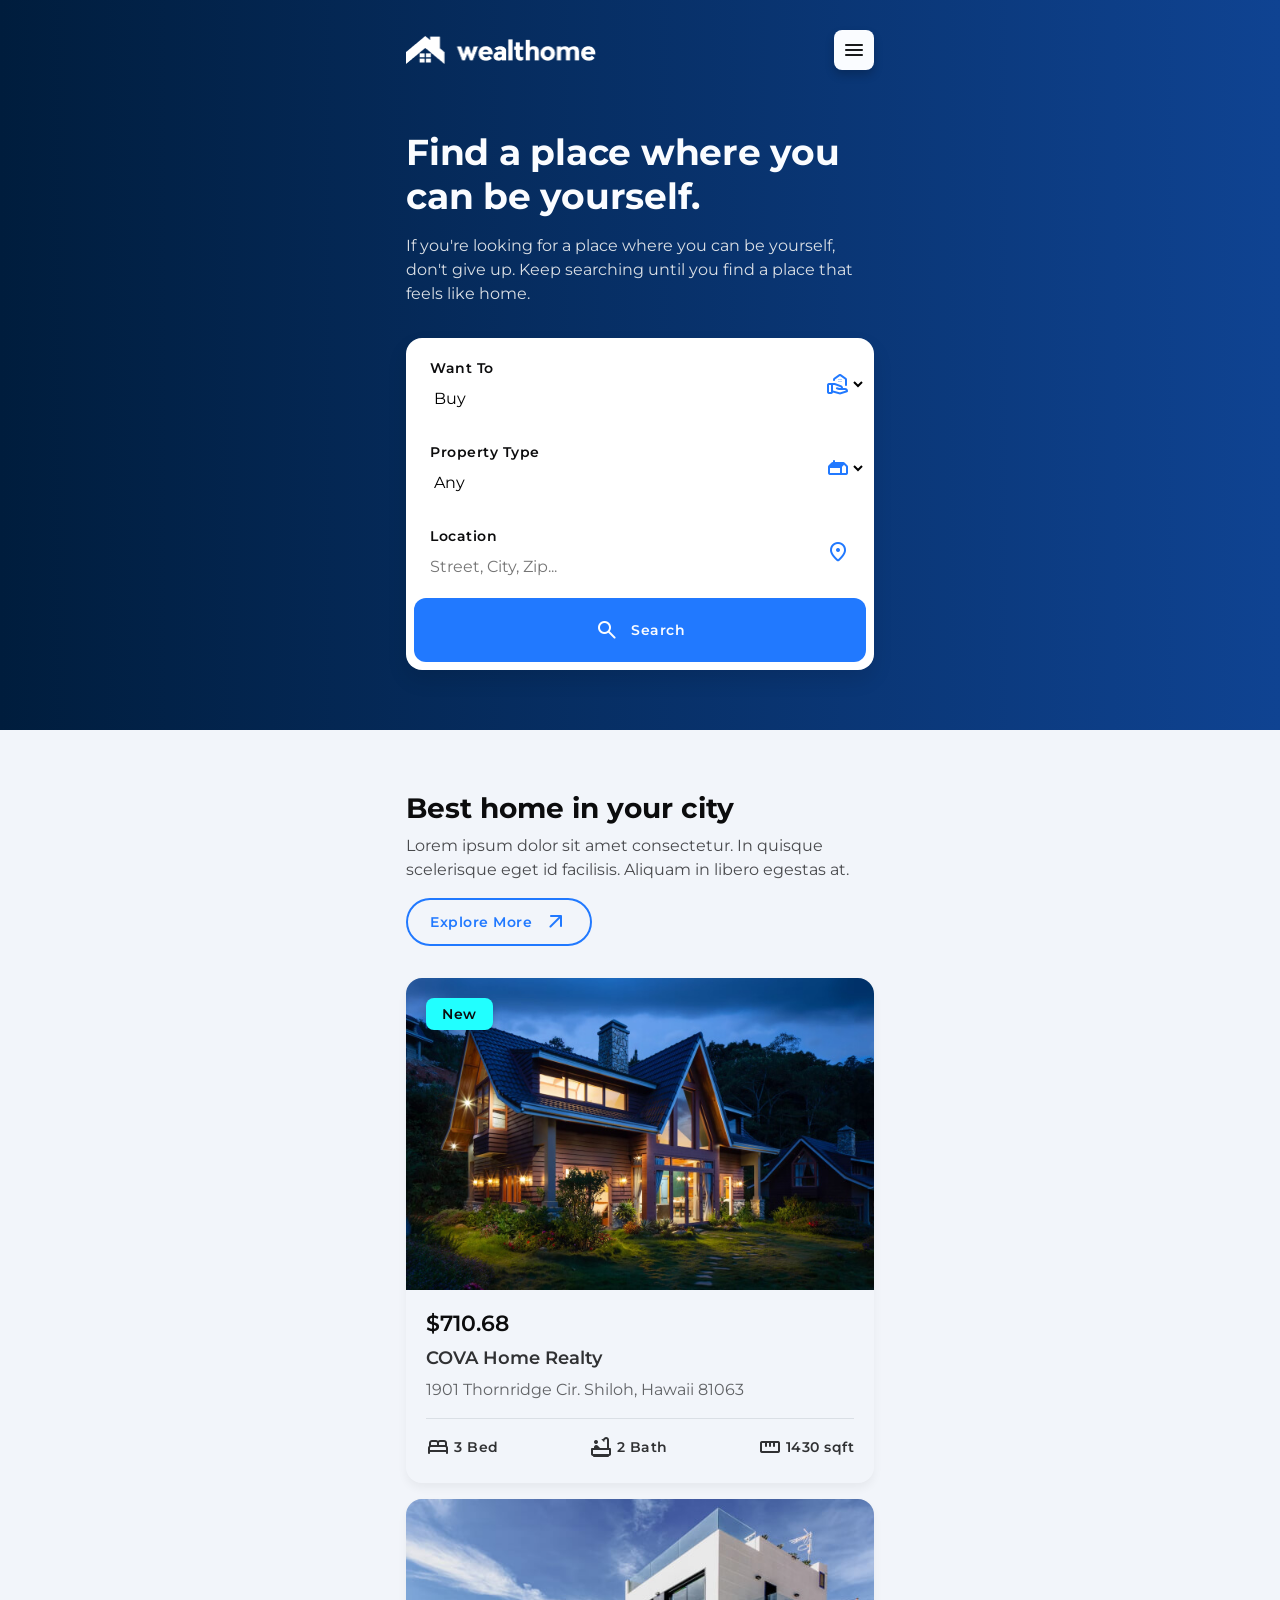
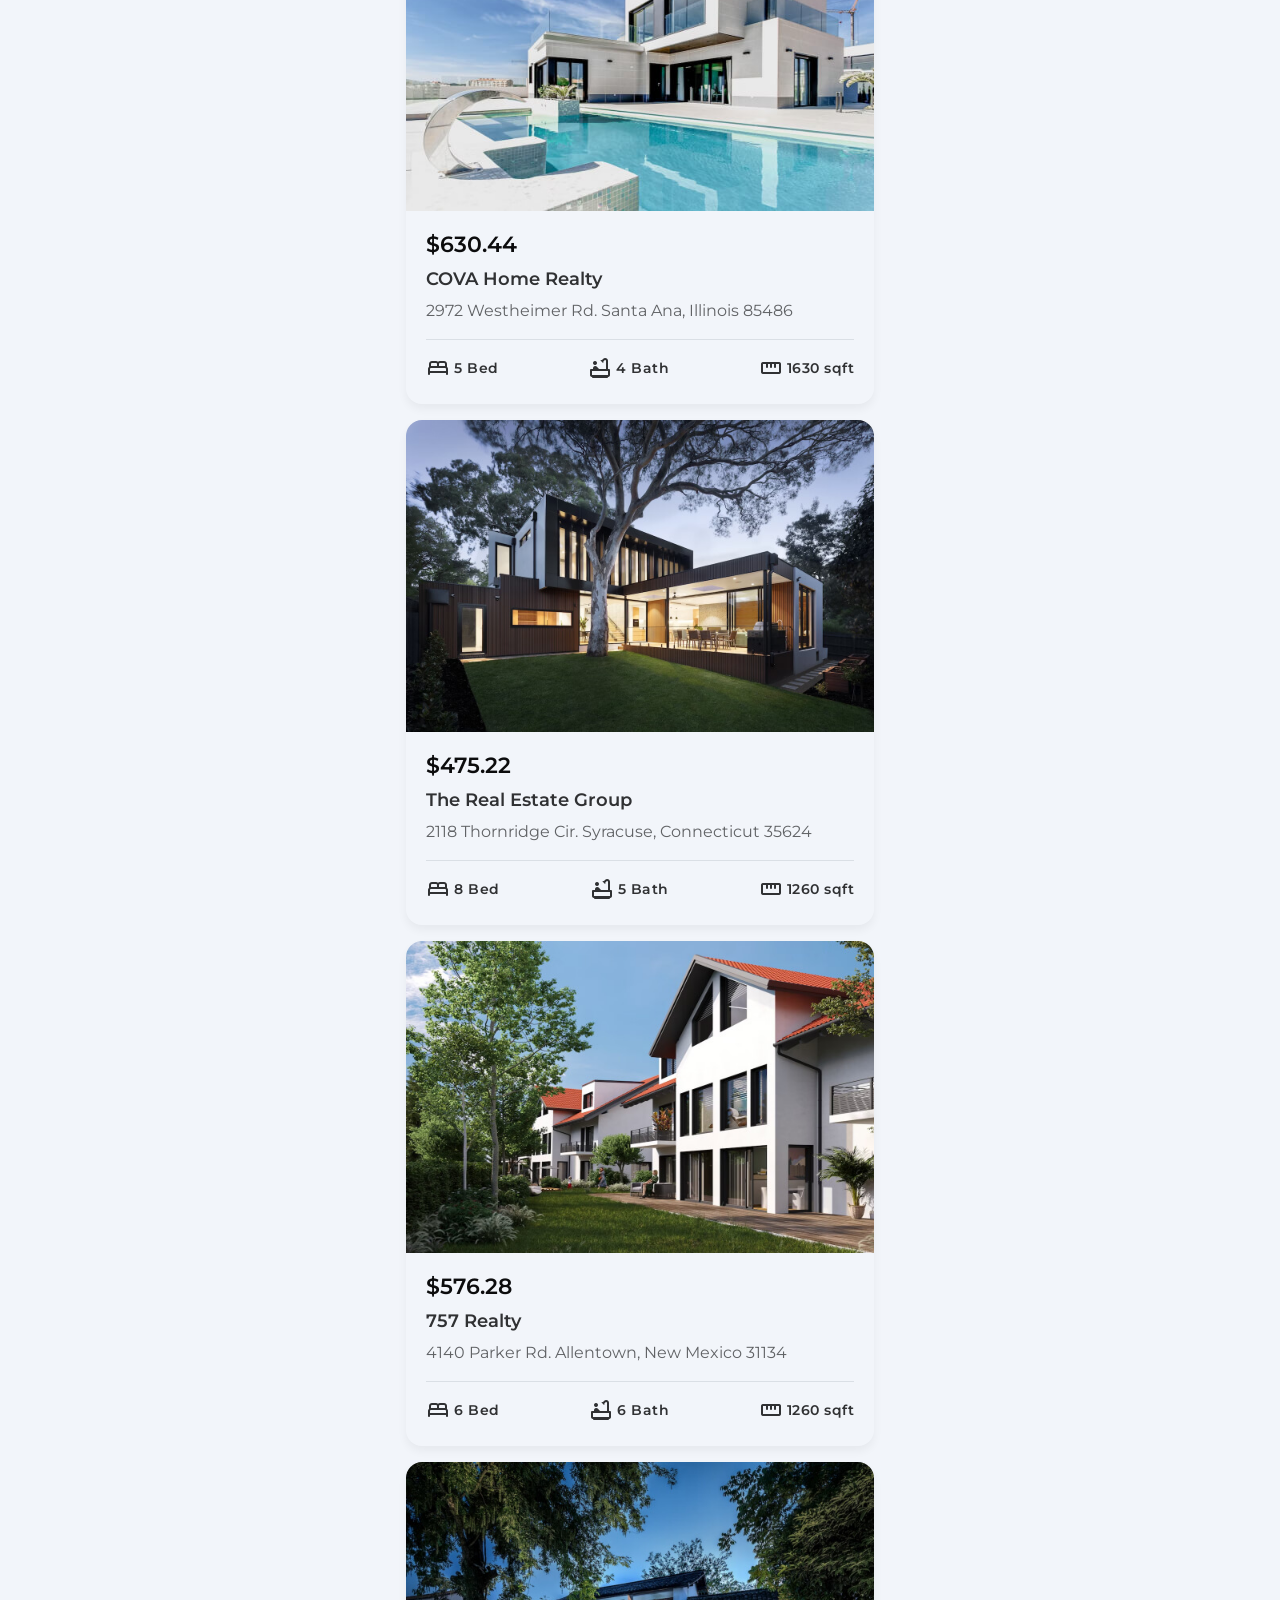
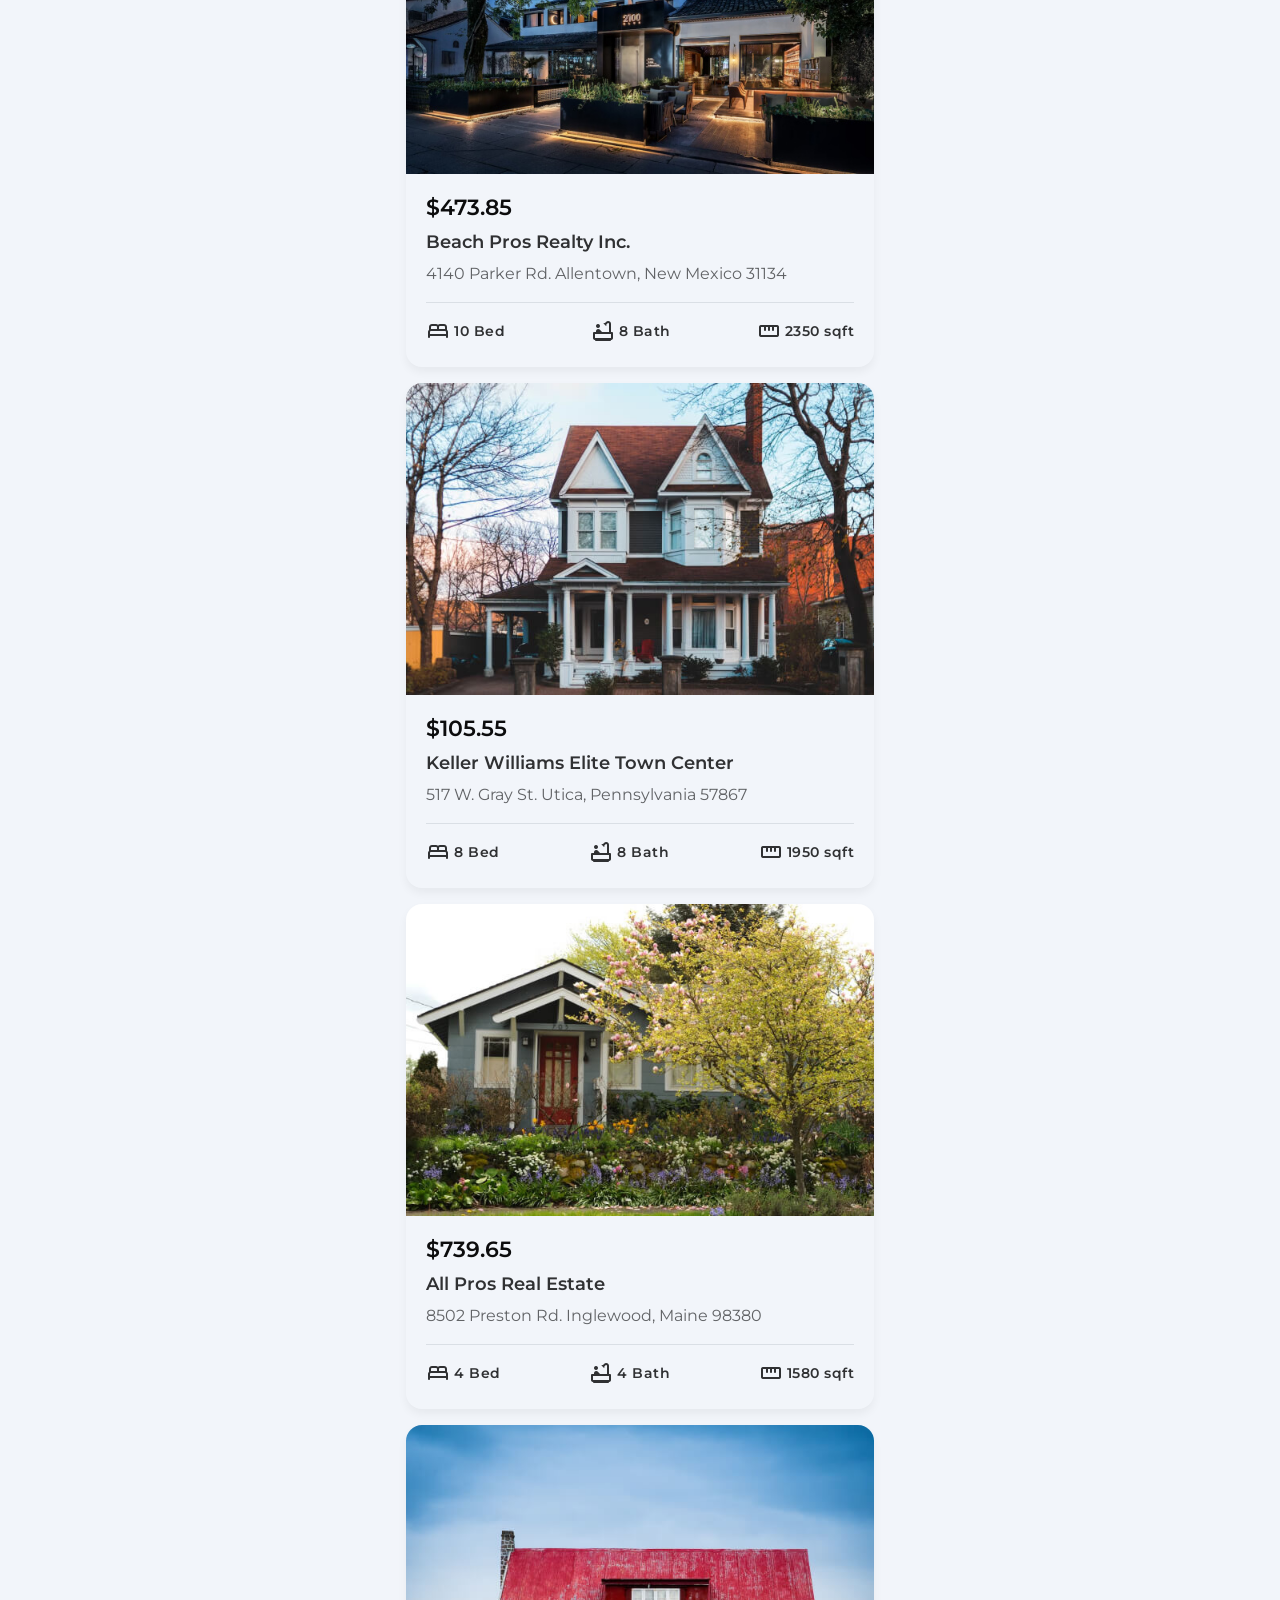
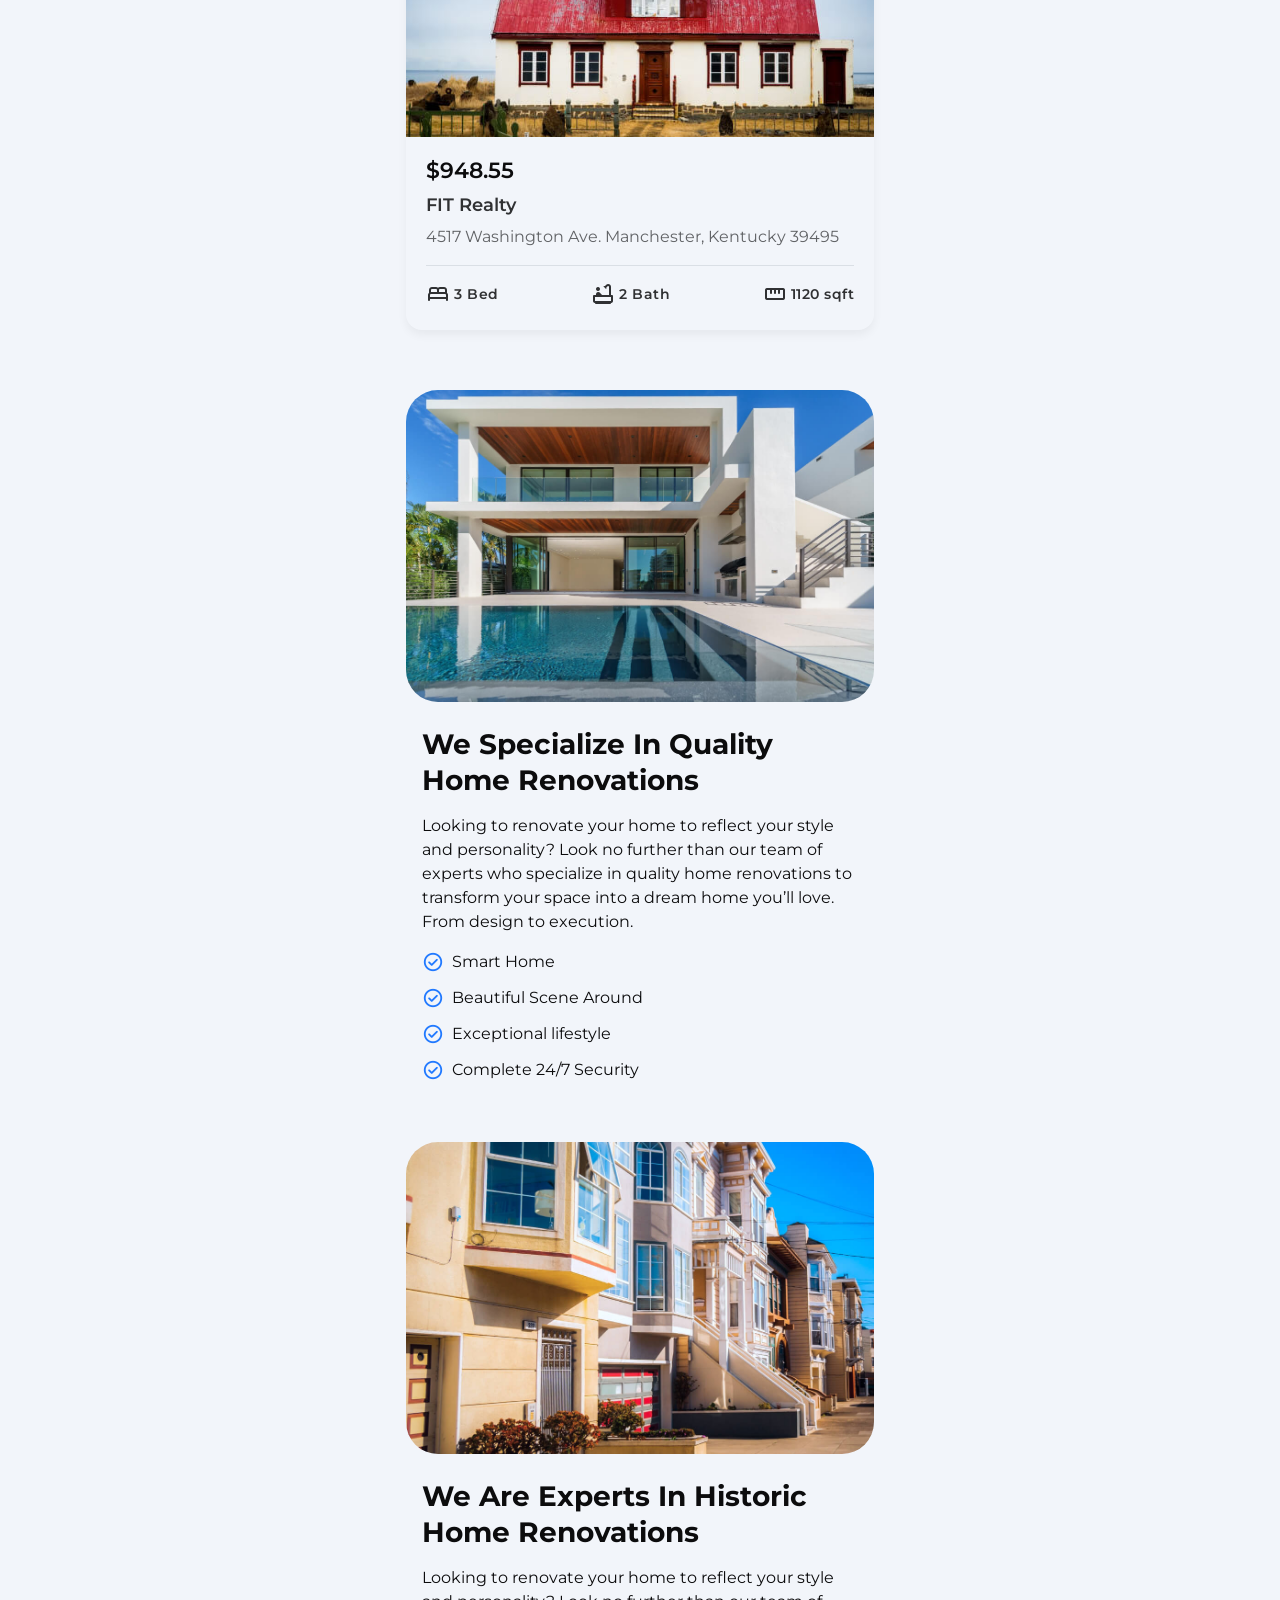
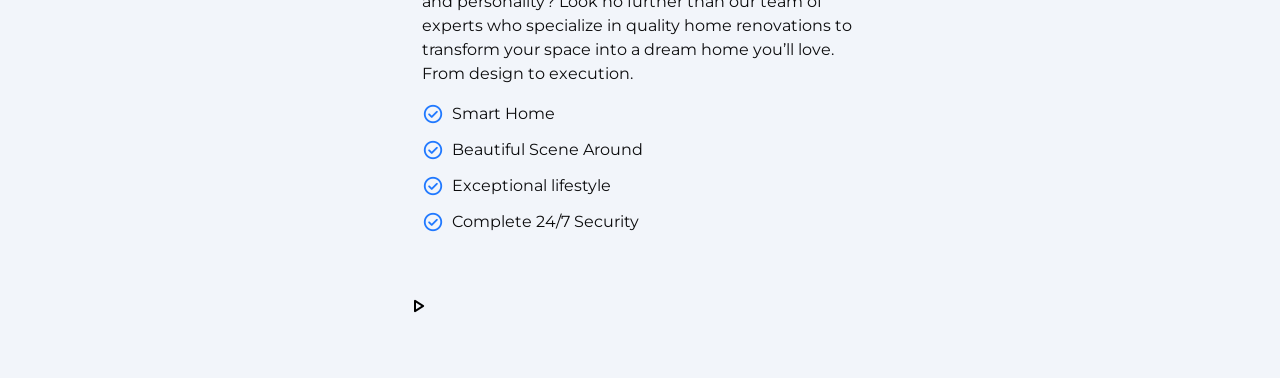
==== index.html @ 5f21d3a9 "video created (html)" ====
<!doctype html>
<html lang="en">
  <head>
    <meta charset="UTF-8" />
    <meta name="viewport" content="width=device-width, initial-scale=1.0" />
    <title>WealtHome</title>
    <meta name="title" content="Walthome" />
    <meta
      name="description"
      content="This is a realestate website devloped by OrkhanKarimov"
    />
    <link rel="shortcut icon" href="./favicon.svg" type="image/svg+xml" />
    <!-- fonts -->
    <link rel="preconnect" href="https://fonts.googleapis.com" />
    <link rel="preconnect" href="https://fonts.gstatic.com" crossorigin />
    <link
      href="https://fonts.googleapis.com/css2?family=Montserrat:wght@400;600;700&display=swap"
      rel="stylesheet"
    />

    <!-- icons -->
    <link
      rel="stylesheet"
      href="https://fonts.googleapis.com/css2?family=Material+Symbols+Rounded:opsz,wght,FILL,GRAD@24,400,0..1,0"
    />
    <link rel="stylesheet" href="./assets/css/style.css" />
  </head>
  <body>
    <!-- header -->

    <header class="header" data-header>
      <div class="container">
        <a href="#" class="logo">
          <img
            src="./assets/images/logo.png"
            width="190"
            height="28"
            alt="Wealthome-logo"
          />
        </a>
        <nav class="navbar" data-navbar>
          <ul class="navbar-list">
            <li>
              <a href="#" class="navbar-link label-medium">Home</a>
            </li>
            <li>
              <a href="#" class="navbar-link label-medium">Rent</a>
            </li>
            <li>
              <a href="#" class="navbar-link label-medium">Sell</a>
            </li>
            <li>
              <a href="#" class="navbar-link label-medium">Buy</a>
            </li>
            <li>
              <a href="#" class="navbar-link label-medium">About</a>
            </li>
          </ul>

          <div class="navbar-wrapper">
            <a href="#" class="btn-link label-medium">Login</a>
            <a href="#" class="btn btn-fill label-medium">Get Started</a>
          </div>
        </nav>

        <button
          class="nav-toggle-btn icon-btn"
          aria-label="toggle navbar"
          data-nav-toggler
        >
          <span class="material-symbols-rounded open" aria-hidden="true"
            >menu</span
          >
          <span class="material-symbols-rounded close" aria-hidden="true"
            >close</span
          >
        </button>
      </div>
    </header>

    <main>
      <article>
        <!--
         - #HERO
        -->
        <section class="hero">
          <div class="container">
            <div class="hero-content">
              <h1 class="headline-large hero-title">
                Find a place where you can be yourself.
              </h1>

              <p class="body-large hero-text">
                If you're looking for a place where you can be yourself, don't
                give up. Keep searching until you find a place that feels like
                home.
              </p>

              <form action="./" method="get" class="search-bar">
                <label class="search-item">
                  <span class="label-medium label">Want To</span>
                  <select name="want-to" class="search-item-field body medium">
                    <option value="buy" selected>Buy</option>
                    <option value="sell">Sell</option>
                    <option value="rent">Rent</option>
                  </select>

                  <span class="material-symbols-rounded" aria-hidden="true"
                    >real_estate_agent</span
                  >
                </label>

                <label class="search-item">
                  <span class="label-medium label">Property Type</span>
                  <select
                    name="property-type"
                    class="search-item-field body medium"
                  >
                    <option value="any" selected>Any</option>
                    <option value="houses">Houses</option>
                    <option value="apartments">Apartments</option>
                    <option value="villa">Villa</option>
                    <option value="townhome">Townhome</option>
                    <option value="bungalow">Bungalow</option>
                    <option value="loft">Loft</option>
                  </select>

                  <span class="material-symbols-rounded" aria-hidden="true"
                    >gite</span
                  >
                </label>

                <label class="search-item">
                  <span class="label-medium label">Location</span>

                  <input
                    type="text"
                    name="location"
                    placeholder="Street, City, Zip..."
                    class="search-item-field body-medium"
                  />

                  <span class="material-symbols-rounded" aria-hidden="true"
                    >location_on</span
                  >
                </label>

                <button type="submit" class="search-btn">
                  <span class="material-symbols-rounded" aria-hidden="true"
                    >search</span
                  >
                  <span class="label-medium">Search</span>
                </button>
              </form>
            </div>

            <img
              src="./assets/images/hero.png"
              width="816"
              height="659"
              role="presentation"
              class="hero-banner"
            />

            <img
              src="./assets/images/bg-pattern.png"
              width="1240"
              height="840"
              role="presentation"
              class="bg-pattern"
            />
          </div>
        </section>

        <!--
        - #PROPERTY SECTION
        -->

        <section class="section property" aria-labelledby="property-label">
          <div class="container">
            <div class="title-wrapper">
              <div>
                <h2 class="section-title headline-small">
                  Best home in your city
                </h2>

                <p class="section-text body-large">
                  Lorem ipsum dolor sit amet consectetur. In quisque scelerisque
                  eget id facilisis. Aliquam in libero egestas at.
                </p>
              </div>

              <a href="#" class="btn btn-outline">
                <span class="label-medium">Explore More</span>

                <span class="material-symbols-rounded" aria-hidden="true"
                  >arrow_outward</span
                >
              </a>
            </div>

            <div class="property-list">
              <div class="card">
                <div class="card-banner">
                  <figure
                    class="img-holder"
                    style="--width: 585; --height: 390"
                  >
                    <img
                      src="./assets/images/property-1.jpg"
                      width="585"
                      ;
                      height="390"
                      ;
                      alt="COVA Home Realty"
                      class="img-cover"
                    />
                  </figure>

                  <span class="badge label-medium">New</span>

                  <button
                    class="icon-btn fav-btn"
                    aria-label="add to favorite"
                    data-toggle-btn
                  >
                    <span class="material-symbols-rounded" aria-hidden="true"
                      >favorite</span
                    >
                  </button>
                </div>

                <div class="card-content">
                  <span class="title-large">$710.68</span>

                  <h3>
                    <a href="#" class="title-small card-title">
                      COVA Home Realty
                    </a>
                  </h3>

                  <address class="body-medium card-text">
                    1901 Thornridge Cir. Shiloh, Hawaii 81063
                  </address>

                  <div class="card-meta-list">
                    <div class="meta-item">
                      <span
                        class="material-symbols-rounded meta-icon"
                        aria-hidden="true"
                        >bed</span
                      >

                      <span class="meta-text label-medium">3 Bed</span>
                    </div>

                    <div class="meta-item">
                      <span
                        class="material-symbols-rounded meta-icon"
                        aria-hidden="true"
                        >bathtub</span
                      >

                      <span class="meta-text label-medium">2 Bath</span>
                    </div>

                    <div class="meta-item">
                      <span
                        class="material-symbols-rounded meta-icon"
                        aria-hidden="true"
                        >straighten</span
                      >

                      <span class="meta-text label-medium">1430 sqft</span>
                    </div>
                  </div>
                </div>
              </div>

              <div class="card">
                <div class="card-banner">
                  <figure
                    class="img-holder"
                    style="--width: 585; --height: 390"
                  >
                    <img
                      src="./assets/images/property-2.jpg"
                      width="585"
                      ;
                      height="390"
                      ;
                      alt="Exit Realty"
                      class="img-cover"
                    />
                  </figure>

                  <button
                    class="icon-btn fav-btn"
                    aria-label="add to favorite"
                    data-toggle-btn
                  >
                    <span class="material-symbols-rounded" aria-hidden="true"
                      >favorite</span
                    >
                  </button>
                </div>

                <div class="card-content">
                  <span class="title-large">$630.44</span>

                  <h3>
                    <a href="#" class="title-small card-title">
                      COVA Home Realty
                    </a>
                  </h3>

                  <address class="body-medium card-text">
                    2972 Westheimer Rd. Santa Ana, Illinois 85486
                  </address>

                  <div class="card-meta-list">
                    <div class="meta-item">
                      <span
                        class="material-symbols-rounded meta-icon"
                        aria-hidden="true"
                        >bed</span
                      >

                      <span class="meta-text label-medium">5 Bed</span>
                    </div>

                    <div class="meta-item">
                      <span
                        class="material-symbols-rounded meta-icon"
                        aria-hidden="true"
                        >bathtub</span
                      >

                      <span class="meta-text label-medium">4 Bath</span>
                    </div>

                    <div class="meta-item">
                      <span
                        class="material-symbols-rounded meta-icon"
                        aria-hidden="true"
                        >straighten</span
                      >

                      <span class="meta-text label-medium">1630 sqft</span>
                    </div>
                  </div>
                </div>
              </div>

              <div class="card">
                <div class="card-banner">
                  <figure
                    class="img-holder"
                    style="--width: 585; --height: 390"
                  >
                    <img
                      src="./assets/images/property-3.jpg"
                      width="585"
                      ;
                      height="390"
                      ;
                      alt="The Real Estate Group"
                      class="img-cover"
                    />
                  </figure>

                  <button
                    class="icon-btn fav-btn"
                    aria-label="add to favorite"
                    data-toggle-btn
                  >
                    <span class="material-symbols-rounded" aria-hidden="true"
                      >favorite</span
                    >
                  </button>
                </div>

                <div class="card-content">
                  <span class="title-large">$475.22</span>

                  <h3>
                    <a href="#" class="title-small card-title">
                      The Real Estate Group
                    </a>
                  </h3>

                  <address class="body-medium card-text">
                    2118 Thornridge Cir. Syracuse, Connecticut 35624
                  </address>

                  <div class="card-meta-list">
                    <div class="meta-item">
                      <span
                        class="material-symbols-rounded meta-icon"
                        aria-hidden="true"
                        >bed</span
                      >

                      <span class="meta-text label-medium">8 Bed</span>
                    </div>

                    <div class="meta-item">
                      <span
                        class="material-symbols-rounded meta-icon"
                        aria-hidden="true"
                        >bathtub</span
                      >

                      <span class="meta-text label-medium">5 Bath</span>
                    </div>

                    <div class="meta-item">
                      <span
                        class="material-symbols-rounded meta-icon"
                        aria-hidden="true"
                        >straighten</span
                      >

                      <span class="meta-text label-medium">1260 sqft</span>
                    </div>
                  </div>
                </div>
              </div>

              <div class="card">
                <div class="card-banner">
                  <figure
                    class="img-holder"
                    style="--width: 585; --height: 390"
                  >
                    <img
                      src="./assets/images/property-4.jpg"
                      width="585"
                      ;
                      height="390"
                      ;
                      alt="757 Realty"
                      class="img-cover"
                    />
                  </figure>

                  <button
                    class="icon-btn fav-btn"
                    aria-label="add to favorite"
                    data-toggle-btn
                  >
                    <span class="material-symbols-rounded" aria-hidden="true"
                      >favorite</span
                    >
                  </button>
                </div>

                <div class="card-content">
                  <span class="title-large">$576.28</span>

                  <h3>
                    <a href="#" class="title-small card-title"> 757 Realty </a>
                  </h3>

                  <address class="body-medium card-text">
                    4140 Parker Rd. Allentown, New Mexico 31134
                  </address>

                  <div class="card-meta-list">
                    <div class="meta-item">
                      <span
                        class="material-symbols-rounded meta-icon"
                        aria-hidden="true"
                        >bed</span
                      >

                      <span class="meta-text label-medium">6 Bed</span>
                    </div>

                    <div class="meta-item">
                      <span
                        class="material-symbols-rounded meta-icon"
                        aria-hidden="true"
                        >bathtub</span
                      >

                      <span class="meta-text label-medium">6 Bath</span>
                    </div>

                    <div class="meta-item">
                      <span
                        class="material-symbols-rounded meta-icon"
                        aria-hidden="true"
                        >straighten</span
                      >

                      <span class="meta-text label-medium">1260 sqft</span>
                    </div>
                  </div>
                </div>
              </div>

              <div class="card">
                <div class="card-banner">
                  <figure
                    class="img-holder"
                    style="--width: 585; --height: 390"
                  >
                    <img
                      src="./assets/images/property-5.jpg"
                      width="585"
                      ;
                      height="390"
                      ;
                      alt="Beach Pros Realty Inc."
                      class="img-cover"
                    />
                  </figure>

                  <button
                    class="icon-btn fav-btn"
                    aria-label="add to favorite"
                    data-toggle-btn
                  >
                    <span class="material-symbols-rounded" aria-hidden="true"
                      >favorite</span
                    >
                  </button>
                </div>

                <div class="card-content">
                  <span class="title-large">$473.85</span>

                  <h3>
                    <a href="#" class="title-small card-title">
                      Beach Pros Realty Inc.
                    </a>
                  </h3>

                  <address class="body-medium card-text">
                    4140 Parker Rd. Allentown, New Mexico 31134
                  </address>

                  <div class="card-meta-list">
                    <div class="meta-item">
                      <span
                        class="material-symbols-rounded meta-icon"
                        aria-hidden="true"
                        >bed</span
                      >

                      <span class="meta-text label-medium">10 Bed</span>
                    </div>

                    <div class="meta-item">
                      <span
                        class="material-symbols-rounded meta-icon"
                        aria-hidden="true"
                        >bathtub</span
                      >

                      <span class="meta-text label-medium">8 Bath</span>
                    </div>

                    <div class="meta-item">
                      <span
                        class="material-symbols-rounded meta-icon"
                        aria-hidden="true"
                        >straighten</span
                      >

                      <span class="meta-text label-medium">2350 sqft</span>
                    </div>
                  </div>
                </div>
              </div>

              <div class="card">
                <div class="card-banner">
                  <figure
                    class="img-holder"
                    style="--width: 585; --height: 390"
                  >
                    <img
                      src="./assets/images/property-6.jpg"
                      width="585"
                      ;
                      height="390"
                      ;
                      alt="Keller Williams Elite Town Center"
                      class="img-cover"
                    />
                  </figure>

                  <button
                    class="icon-btn fav-btn"
                    aria-label="add to favorite"
                    data-toggle-btn
                  >
                    <span class="material-symbols-rounded" aria-hidden="true"
                      >favorite</span
                    >
                  </button>
                </div>

                <div class="card-content">
                  <span class="title-large">$105.55</span>

                  <h3>
                    <a href="#" class="title-small card-title">
                      Keller Williams Elite Town Center
                    </a>
                  </h3>

                  <address class="body-medium card-text">
                    517 W. Gray St. Utica, Pennsylvania 57867
                  </address>

                  <div class="card-meta-list">
                    <div class="meta-item">
                      <span
                        class="material-symbols-rounded meta-icon"
                        aria-hidden="true"
                        >bed</span
                      >

                      <span class="meta-text label-medium">8 Bed</span>
                    </div>

                    <div class="meta-item">
                      <span
                        class="material-symbols-rounded meta-icon"
                        aria-hidden="true"
                        >bathtub</span
                      >

                      <span class="meta-text label-medium">8 Bath</span>
                    </div>

                    <div class="meta-item">
                      <span
                        class="material-symbols-rounded meta-icon"
                        aria-hidden="true"
                        >straighten</span
                      >

                      <span class="meta-text label-medium">1950 sqft</span>
                    </div>
                  </div>
                </div>
              </div>

              <div class="card">
                <div class="card-banner">
                  <figure
                    class="img-holder"
                    style="--width: 585; --height: 390"
                  >
                    <img
                      src="./assets/images/property-7.jpg"
                      width="585"
                      ;
                      height="390"
                      ;
                      alt="All Pros Real Estate"
                      class="img-cover"
                    />
                  </figure>

                  <button
                    class="icon-btn fav-btn"
                    aria-label="add to favorite"
                    data-toggle-btn
                  >
                    <span class="material-symbols-rounded" aria-hidden="true"
                      >favorite</span
                    >
                  </button>
                </div>

                <div class="card-content">
                  <span class="title-large">$739.65</span>

                  <h3>
                    <a href="#" class="title-small card-title">
                      All Pros Real Estate
                    </a>
                  </h3>

                  <address class="body-medium card-text">
                    8502 Preston Rd. Inglewood, Maine 98380
                  </address>

                  <div class="card-meta-list">
                    <div class="meta-item">
                      <span
                        class="material-symbols-rounded meta-icon"
                        aria-hidden="true"
                        >bed</span
                      >

                      <span class="meta-text label-medium">4 Bed</span>
                    </div>

                    <div class="meta-item">
                      <span
                        class="material-symbols-rounded meta-icon"
                        aria-hidden="true"
                        >bathtub</span
                      >

                      <span class="meta-text label-medium">4 Bath</span>
                    </div>

                    <div class="meta-item">
                      <span
                        class="material-symbols-rounded meta-icon"
                        aria-hidden="true"
                        >straighten</span
                      >

                      <span class="meta-text label-medium">1580 sqft</span>
                    </div>
                  </div>
                </div>
              </div>

              <div class="card">
                <div class="card-banner">
                  <figure
                    class="img-holder"
                    style="--width: 585; --height: 390"
                  >
                    <img
                      src="./assets/images/property-8.jpg"
                      width="585"
                      ;
                      height="390"
                      ;
                      alt="FIT Realty"
                      class="img-cover"
                    />
                  </figure>

                  <button
                    class="icon-btn fav-btn"
                    aria-label="add to favorite"
                    data-toggle-btn
                  >
                    <span class="material-symbols-rounded" aria-hidden="true"
                      >favorite</span
                    >
                  </button>
                </div>

                <div class="card-content">
                  <span class="title-large">$948.55</span>

                  <h3>
                    <a href="#" class="title-small card-title"> FIT Realty </a>
                  </h3>

                  <address class="body-medium card-text">
                    4517 Washington Ave. Manchester, Kentucky 39495
                  </address>

                  <div class="card-meta-list">
                    <div class="meta-item">
                      <span
                        class="material-symbols-rounded meta-icon"
                        aria-hidden="true"
                        >bed</span
                      >

                      <span class="meta-text label-medium">3 Bed</span>
                    </div>

                    <div class="meta-item">
                      <span
                        class="material-symbols-rounded meta-icon"
                        aria-hidden="true"
                        >bathtub</span
                      >

                      <span class="meta-text label-medium">2 Bath</span>
                    </div>

                    <div class="meta-item">
                      <span
                        class="material-symbols-rounded meta-icon"
                        aria-hidden="true"
                        >straighten</span
                      >

                      <span class="meta-text label-medium">1120 sqft</span>
                    </div>
                  </div>
                </div>
              </div>
            </div>
          </div>
        </section>

        <!-- 
        - #FEATURE
      -->

        <div class="section feature" aria-labelledby="feature-label">
          <div class="container">
            <figure class="feature-banner">
              <img
                src="./assets/images/feature-banner-1.jpg"
                width="1020"
                height="690"
                loading="lazy"
                alt="feature banner"
                class="img-cover"
              />
            </figure>

            <div class="feature-content">
              <h2 class="headline-medium" id="feature-label">
                We Specialize In Quality Home Renovations
              </h2>

              <p class="body-large feature-text">
                Looking to renovate your home to reflect your style and
                personality? Look no further than our team of experts who
                specialize in quality home renovations to transform your space
                into a dream home you’ll love. From design to execution.
              </p>

              <ul class="feature-list">
                <li class="feature-item">
                  <span
                    class="material-symbols-rounded feature-icon"
                    aria-hidden="true"
                    >check_circle</span
                  >
                  <span class="body-medium">Smart Home</span>
                </li>

                <li class="feature-item">
                  <span
                    class="material-symbols-rounded feature-icon"
                    aria-hidden="true"
                    >check_circle</span
                  >
                  <span class="body-medium">Beautiful Scene Around</span>
                </li>

                <li class="feature-item">
                  <span
                    class="material-symbols-rounded feature-icon"
                    aria-hidden="true"
                    >check_circle</span
                  >
                  <span class="body-medium">Exceptional lifestyle</span>
                </li>

                <li class="feature-item">
                  <span
                    class="material-symbols-rounded feature-icon"
                    aria-hidden="true"
                    >check_circle</span
                  >
                  <span class="body-medium">Complete 24/7 Security</span>
                </li>
              </ul>
            </div>
          </div>
        </div>

        <section class="section feature feature-2" aria-labelledby="feature-label-2">
          <div class="container">
            <figure class="feature-banner">
              <img
                src="./assets/images/feature-banner-2.jpg"
                width="1020"
                height="690"
                loading="lazy"
                alt="feature banner"
                class="img-cover"
              /> 
            </figure>

            <div class="feature-content">
              <h2 class="headline-medium" id="feature-label-2">
                We Are Experts In Historic Home Renovations
              </h2>

              <p class="body-large feature-text">
                Looking to renovate your home to reflect your style and
                personality? Look no further than our team of experts who
                specialize in quality home renovations to transform your space
                into a dream home you’ll love. From design to execution.
              </p>

              <ul class="feature-list">
                <li class="feature-item">
                  <span
                    class="material-symbols-rounded feature-icon"
                    aria-hidden="true"
                    >check_circle</span
                  >
                  <span class="body-medium">Smart Home</span>
                </li>

                <li class="feature-item">
                  <span
                    class="material-symbols-rounded feature-icon"
                    aria-hidden="true"
                    >check_circle</span
                  >
                  <span class="body-medium">Beautiful Scene Around</span>
                </li>

                <li class="feature-item">
                  <span
                    class="material-symbols-rounded feature-icon"
                    aria-hidden="true"
                    >check_circle</span
                  >
                  <span class="body-medium">Exceptional lifestyle</span>
                </li>

                <li class="feature-item">
                  <span
                    class="material-symbols-rounded feature-icon"
                    aria-hidden="true"
                    >check_circle</span
                  >
                  <span class="body-medium">Complete 24/7 Security</span>
                </li>
              </ul>
            </div>
          </div>
        </section>


        <!--
        - #VIDEO
        -->

        <section class="section video">
           <div class="container">

          <div class="video-card">

          <button class="play-btn" aria-label="play video">
            <span class="material-symbols-rounded" aria-hidden="true">play_arrow</span>
          </button>

          </div>

           </div>
        </section>
      </article>
    </main>
    <script src="./assets/js/script.js" defer></script>
  </body>
</html>

<!-- 1saat 32 deqiqe 23saniye

https://www.youtube.com/watch?v=bKjpNrbMyvc&list=PLasZMtSCguZZw7l7i0BxPNKAxcmBGfAU9
 
-->
---- assets/css/style.css ----
/*-----------------------------------*\
  #style.css
\*-----------------------------------*/

/**
 * copyright 2023 codewithsadee
 */

/*-----------------------------------*\
  #CUSTOM PROPERTY
\*-----------------------------------*/

:root {
  /* colors */
  --white: #ffffff;
  --yellow: #f6bd26;
  --primary-100: #2179ff;
  --primary-90: #1e6de5;
  --primary-80: #1b61cc;
  --primary-70: #1755b2;
  --primary-40: #0d3166;
  --primary-20: #071833;
  --secondary-100: #21ffff;
  --secondary-20: #073333;
  --neutral-100: #fafcff;
  --neutral-98: #f2f5fa;
  --neutral-95: #e9ecf2;
  --neutral-90: #dadfe5;
  --neutral-80: #c2c6cc;
  --neutral-60: #919499;
  --neutral-50: #797c80;
  --neutral-40: #616366;
  --neutral-30: #494a4d;
  --neutral-20: #303133;
  --neutral-10: #18191a;
  --neutral-5: #0c0c0d;
  --error-100: #ff2134;

  /* gradient */
  --gradient: linear-gradient(270deg, #0f4392 0%, #001d3d 100%);

  /* font family */
  --font-primary: "Montserrat", sans-serif;

  /* font sizw */
  --fs-base: 62.5%;
  --fs-headline-large: 3.6rem;
  --fs-headline-medium: 2.8rem;
  --fs-headline-small: 2.8rem;
  --fs-title-large: 2.2rem;
  --fs-title-medium: 2rem;
  --fs-title-small: 1.8rem;
  --fs-body-large: 1.6rem;
  --fs-body-medium: 1.6rem;
  --fs-label-large: 1.6rem;
  --fs-label-medium: 1.4rem;

  /* line height */

  --lh-headline-large: 44px;
  --lh-headline-medium: 36px;
  --lh-headline-small: 36px;
  --lh-title-large: 28px;
  --lh-title-medium: 24px;
  --lh-title-small: 24px;
  --lh-body-large: 24px;
  --lh-body-medium: 24px;
  --lh-label-large: 24px;
  --lh-label-medium: 20px;

  /* font wheight */
  --weight-bold: 700;
  --weight-semiBold: 600;
  --weight-regular: 400;

  /* letter spacing */
  --traking-n-025: -0.25px;
  --traking-p-05: 0.5px;

  /* radius */
  --radius-small: 8px;
  --radius-medium: 12px;
  --radius-large: 16px;
  --radius-extra-large: 32px;
  --radius-full: 1000px;
  --radius-circle: 50%;

  /* shadow */
  --shadow-1: 0px 2px 4px 0px #00000033;
  --shadow-2: 0px 5px 10px 0px #0000000d;
  --shadow-3: 0px 5px 10px 0px #00000033;
  --shadow-4: 0px 10px 20px 0px #0000001a;

  /* transition */

  --transition-easing-quick: cubic-bezier(0, 0.7, 0.3, 1);
  --transition-duration-quick: 200ms;
  --transition-duration-smooth: 500ms;
}

/*-----------------------------------*\
  #RESET
\*-----------------------------------*/

*,
::before,
::after {
  margin: 0;
  padding: 0;
  box-sizing: border-box;
}

li {
  list-style: none;
}

a,
img,
span,
input,
select,
button {
  display: block;
}

a {
  color: inherit;
  text-decoration: none;
}

img {
  height: auto;
}

input,
button,
select {
  background: none;
  border: none;
  font: inherit;
}

button {
  cursor: pointer;
}

input,
select {
  width: 100%;
  outline: none;
}

address {
  font-style: normal;
}

section {
  appearance: none;
  -webkit-apperance: none;
  -moz-appearance: none;
}

html {
  font-family: var(--font-primary);
  font-size: var(--fs-base);
  scroll-behavior: smooth;
}
body {
  background-color: var(--neutral-98);
  color: var(--neutral-5);
  font-size: var(--fs-body-medium);
  line-height: var(--lh-body-medium);
}

::-webkit-scrollbar {
  width: 12px;
}

::-webkit-scrollbar-track {
  background-color: var(--neutral-90);
}

::-webkit-scrollbar-thumb {
  background-color: var(--neutral-60);
  border-radius: 4px;
}

/*-----------------------------------*\
  #TYPOGRAPHY
\*-----------------------------------*/
.headline-large {
  font-size: var(--fs-headline-large);
  line-height: var(--lh-headline-large);
  font-weight: var(--weight-bold);
  letter-spacing: var(--traking-n-025);
}
.headline-medium {
  font-size: var(--fs-headline-medium);
  line-height: var(--lh-headline-medium);
  font-weight: var(--weight-bold);
}
.headline-small {
  font-size: var(--fs-headline-small);
  line-height: var(--lh-headline-small);
  font-weight: var(--weight-bold);
}

.title-large {
  font-size: var(--fs-title-large);
  line-height: var(--lh-title-large);
  font-weight: var(--weight-semiBold);
}
.title-medium {
  font-size: var(--fs-title-medium);
  line-height: var(--lh-title-medium);
  font-weight: var(--weight-semiBold);
}
.title-small {
  font-size: var(--fs-title-small);
  line-height: var(--lh-title-small);
  font-weight: var(--weight-semiBold);
}

.body-large {
  font-size: var(--fs-body-large);
  line-height: var(--lh-body-large);
  font-weight: var(--weight-regular);
}

.body-medium {
  font-size: var(--fs-body-medium);
  line-height: var(--lh-body-medium);
  font-weight: var(--weight-regular);
}

.label-medium {
  font-size: var(--fs-label-medium);
  line-height: var(--lh-label-medium);
  font-weight: var(--weight-semiBold);
  letter-spacing: var(--traking-p-05);
}
/*-----------------------------------*\
  #REUSED STYLE
\*-----------------------------------*/

.material-symbols-rounded {
  display: block;
  width: 1em;
  height: 1em;
  overflow: hidden;
  font-variation-settings:
    "FILL" 0,
    "wght" 400,
    "GRAD" 0,
    "opsz" 24;
}

.container {
  padding-inline: 16px;
  max-width: 500px;
  width: 100%;
  margin-inline: auto;
}

.section {
  padding-block-end: 60px;
}

.title-wrapper {
  margin-block-end: 32px;
}

.img-holder {
  aspect-ratio: var(--width) / var(--height);
  background-color: var(--neutral-80);
  overflow: hidden;
}

.img-cover {
  width: 100%;
  height: 100%;
  object-fit: cover;
}
/*-----------------------------------*\
  #COMPONENT
\*-----------------------------------*/

.btn {
  display: flex;
  justify-content: center;
  align-items: center;
  gap: 12px;
  height: 48px;
  padding-inline: 24px;
  border-radius: var(--radius-full);
  max-width: max-content;
  transition: var(--transition-duration-quick) var(--transition-easing-quick);
}

.btn-fill {
  background-color: var(--primary-100);
  color: var(--neutral-100);
}

.btn-fill:where(:hover, :focus) {
  background-color: var(--primary-90);
  box-shadow: var(--shadow-1);
}

.btn-fill:where(:active, :focus) {
  background-color: var(--primary-80);
}

.btn-outline {
  color: var(--primary-100);
  box-shadow: inset 0 0 0 2px var(--primary-100);
}

.btn-outline:where(:hover, :focus, :focus-visible) {
  color: var(--neutral-100);
}
.btn-outline:hover {
  background-color: var(--primary-100);
}
.btn-outline:focus {
  background-color: var(--primary-90);
}
.btn-outline:where(:active, :focus-visible) {
  background-color: var(--primary-80);
}

/* icon btn */

.icon-btn {
  height: 40px;
  width: 40px;
  display: grid;
  place-items: center;
  background-color: var(--neutral-100);
  color: var(--neutral-10);
  border-radius: var(--radius-small);
  box-shadow: var(--shadow-3);
  transition: var(--transition-duration-quick) var(--transition-easing-quick);
}

.icon-btn:where(:hover, :focus-visible) {
  background-color: var(--neutral-90);
}

/**
* BADGE
*/

.badge {
  height: 32px;
  max-width: max-content;
  display: grid;
  place-items: center;
  padding-inline: 16px;
  background-color: var(--secondary-100);
  border-radius: var(--radius-small);
  box-shadow: var(--shadow-3);
}

/**
* CARD
*/

.card {
  border-radius: var(--radius-large);
  overflow: hidden;
  box-shadow: var(--shadow-2);
  transition: var(--transition-duration-quick) var(--transition-easing-quick);
  
}

.card:where(:hover, :focus-within) {
  box-shadow: var(--shadow-4);
}

.card-banner{
  position: relative;
}

.card-banner .img-cover{
  transition: var(--transition-duration-smooth) var(--transition-easing-quick);

}

.card:where(:hover, :focus-within) .img-cover{
  scale: 1.05;
  rotate: 2deg;
}

.card :where(.badge, .icon-btn){
  position: absolute;
  top: 20px;
}

.card .badge{
  left: 20px;
}

.card .icon-btn{
  right: 20px;
  opacity: 0;
  visibility: hidden;
  scale: 0.8;
  transition: var(--transition-duration-quick) var(--transition-easing-quick);

}

.fav-btn{
    color: var(--error-100);
}

.fav-btn.active .material-symbols-rounded{
  font-variation-settings: 'FILL' 1;
}


.card:where(:hover, :focus-within) .icon-btn{
  scale: 1;
  opacity: 1;
  visibility: visible;
}

.card-content{
  padding: 20px 20px 24px;
}

.card-title{
  margin-block: 8px;
  color: var(--neutral-20);
  white-space: nowrap;
  overflow: hidden;
  text-overflow: ellipsis;
  transition: var(--transition-duration-quick) var(--transition-easing-quick);
}

.card-title:where(:hover, :focus-visible){
  color: var(--primary-100);
}

.card-text{
  color: var(--neutral-40);
}

.card-meta-list{
  padding-block-start: 16px;
  margin-block-start: 16px;
  border-block-start: 1px solid var(--neutral-90);
  display: flex;
  justify-content: space-between;
  align-items: center;
  flex-wrap: wrap;
  gap: 12px;
}

.card .meta-item{
  display: flex;
  align-items: center;
  gap: 4px;
  color: var(--neutral-20);
}
/*-----------------------------------*\
|  #HEADER                            |
\*-----------------------------------*/

.header {
  position: fixed;
  top: 0;
  left: 0;
  width: 100%;
  height: 100px;
  z-index: 4;
}

.header.active {
  animation: slide_in 500ms ease forwards;
  height: 72px;
  background-color: var(--primary-40);
}

@keyframes slide_in {
  0% {
    transform: translateY(-100%);
  }
  100% {
    transform: translateY(0);
  }
}

.header .container {
  position: relative;
  display: flex;
  justify-content: space-between;
  align-items: center;
  height: 100%;
}

.nav-toggle-btn .close,
.nav-toggle-btn.active .open {
  display: none;
}
.nav-toggle-btn .open,
.nav-toggle-btn.active .close {
  display: block;
}

.navbar {
  position: absolute;
  top: 85%;
  right: 16px;
  background-color: var(--neutral-100);
  min-width: 260px;
  padding: 10px;
  border-radius: var(--radius-large);
  visibility: hidden;
  opacity: 0;
  scale: 0.4;
  transition: var(--transition-duration-quick) var(--transition-easing-quick);
  box-shadow: var(--shadow-1);
  transform-origin: top right;
  z-index: 4;
}

.navbar.active {
  visibility: visible;
  opacity: 1;
  scale: 1;
}

.navbar,
.navbar-list,
.navbar-wrapper {
  display: grid;
  gap: 8px;
}
.navbar-link,
.btn-link {
  color: var(--neutral-30);
  padding: 6px 12px;
  transition: var(--transition-duration-quick) var(--transition-easing-quick);
}
.btn-link {
  border-block-start: 1px solid var(--neutral-90);
  padding-block-start: 14px;
}

:is(.navbar-link, .btn-link):is(:hover, :focus-visible),
.navbar-link.active {
  color: var(--primary-100);
}

.navbar .btn {
  min-width: 100%;
}
/*-----------------------------------*\
/*-----------------------------------*\
  #HERO
\*-----------------------------------*/

.hero-banner {
  display: none;
}

.hero {
  position: relative;
  background-image: var(--gradient);
  color: var(--neutral-90);
  padding-block: 130px 60px;
  overflow: hidden;
  isolation: isolate;
}

.hero-title {
  color: var(--neutral-100);
}
.hero-text {
  margin-block: 16px 32px;
}
.search-bar {
  background: var(--white);
  display: grid;
  padding: 8px;
  gap: 8px;
  border-radius: 16px;
  box-shadow: var(--shadow-4);
}

.search-item {
  position: relative;
  color: var(--neutral-50);
}

.search-item .search-item-field {
  height: 76px;
  padding: 40px 16px 12px;
  border-radius: var(--radius-medium);
  transition: var(--transition-duration-quick) var(--transition-easing-quick);
  cursor: pointer;
}

.search-item .search-item-field:where(:hover, :focus) {
  background-color: var(--neutral-95);
}

.search-item :where(.label, .material-symbols-rounded) {
  position: absolute;
  pointer-events: none;
}

.search-item .label {
  top: 12px;
  left: 16px;
  color: var(--neutral-5);
}

.search-item .material-symbols-rounded {
  top: 50%;
  right: 16px;
  translate: 0 -50%;
  color: var(--primary-100);
}

.search-btn {
  background: var(--primary-100);
  color: var(--neutral-100);
  display: flex;
  justify-content: center;
  align-items: center;
  height: 64px;
  padding-inline: 24px;
  gap: 12px;
  border-radius: 12px;
  transition: var(--transition-duration-quick) var(--transition-easing-quick);
}

.search-btn:where(:hover, :focus) {
  background-color: var(--primary-80);
}

.search-btn:where(:active, :focus-visible) {
  background-color: var(--primary-70);
}

.hero .bg-pattern {
  position: absolute;
  top: 50%;
  left: 25%;
  right: 0;
  translate: 0 50%;
  min-height: 100%;
  pointer-events: none;
  z-index: 2;
}

/*-----------------------------------*\
  #PROPERTY
\*-----------------------------------*/
 .property{
  padding-block-start: 60px;
 }

 .property .section-text{
  margin-block: 8px 16px;
  color: var(--neutral-30);
 }

 .property-list{
  display: grid;
  grid-template-columns: repeat(auto-fit, minmax(280px,1fr));
  gap: 16px;
 }
/*-----------------------------------*\
  #FEATURE
\*-----------------------------------*/

  .feature-banner{
    aspect-ratio: 3 / 2;
    overflow: hidden;
    border-radius: var(--radius-extra-large);
    
}

.feature-content{
  padding: 24px 16px 0;
}

.feature-content .feature-text {
margin-block: 16px;
}

.feature-text .feature-item {
  color:  var(--neutral-30);
}

.feature-list{
  display: grid;
  gap: 12px;
}

.feature-item{
  display: flex;
  align-items: center;
  gap: 8px;
}

.feature-icon{
  color: var(--primary-100);
  font-size: 2.2rem;
}


/*-----------------------------------*\
  #VIDEO
\*-----------------------------------*/

/*-----------------------------------*\
  #STORY
\*-----------------------------------*/

/*-----------------------------------*\
  #FOOTER
\*-----------------------------------*/

/*-----------------------------------*\
  #MEDIA QUERIES
\*-----------------------------------*/
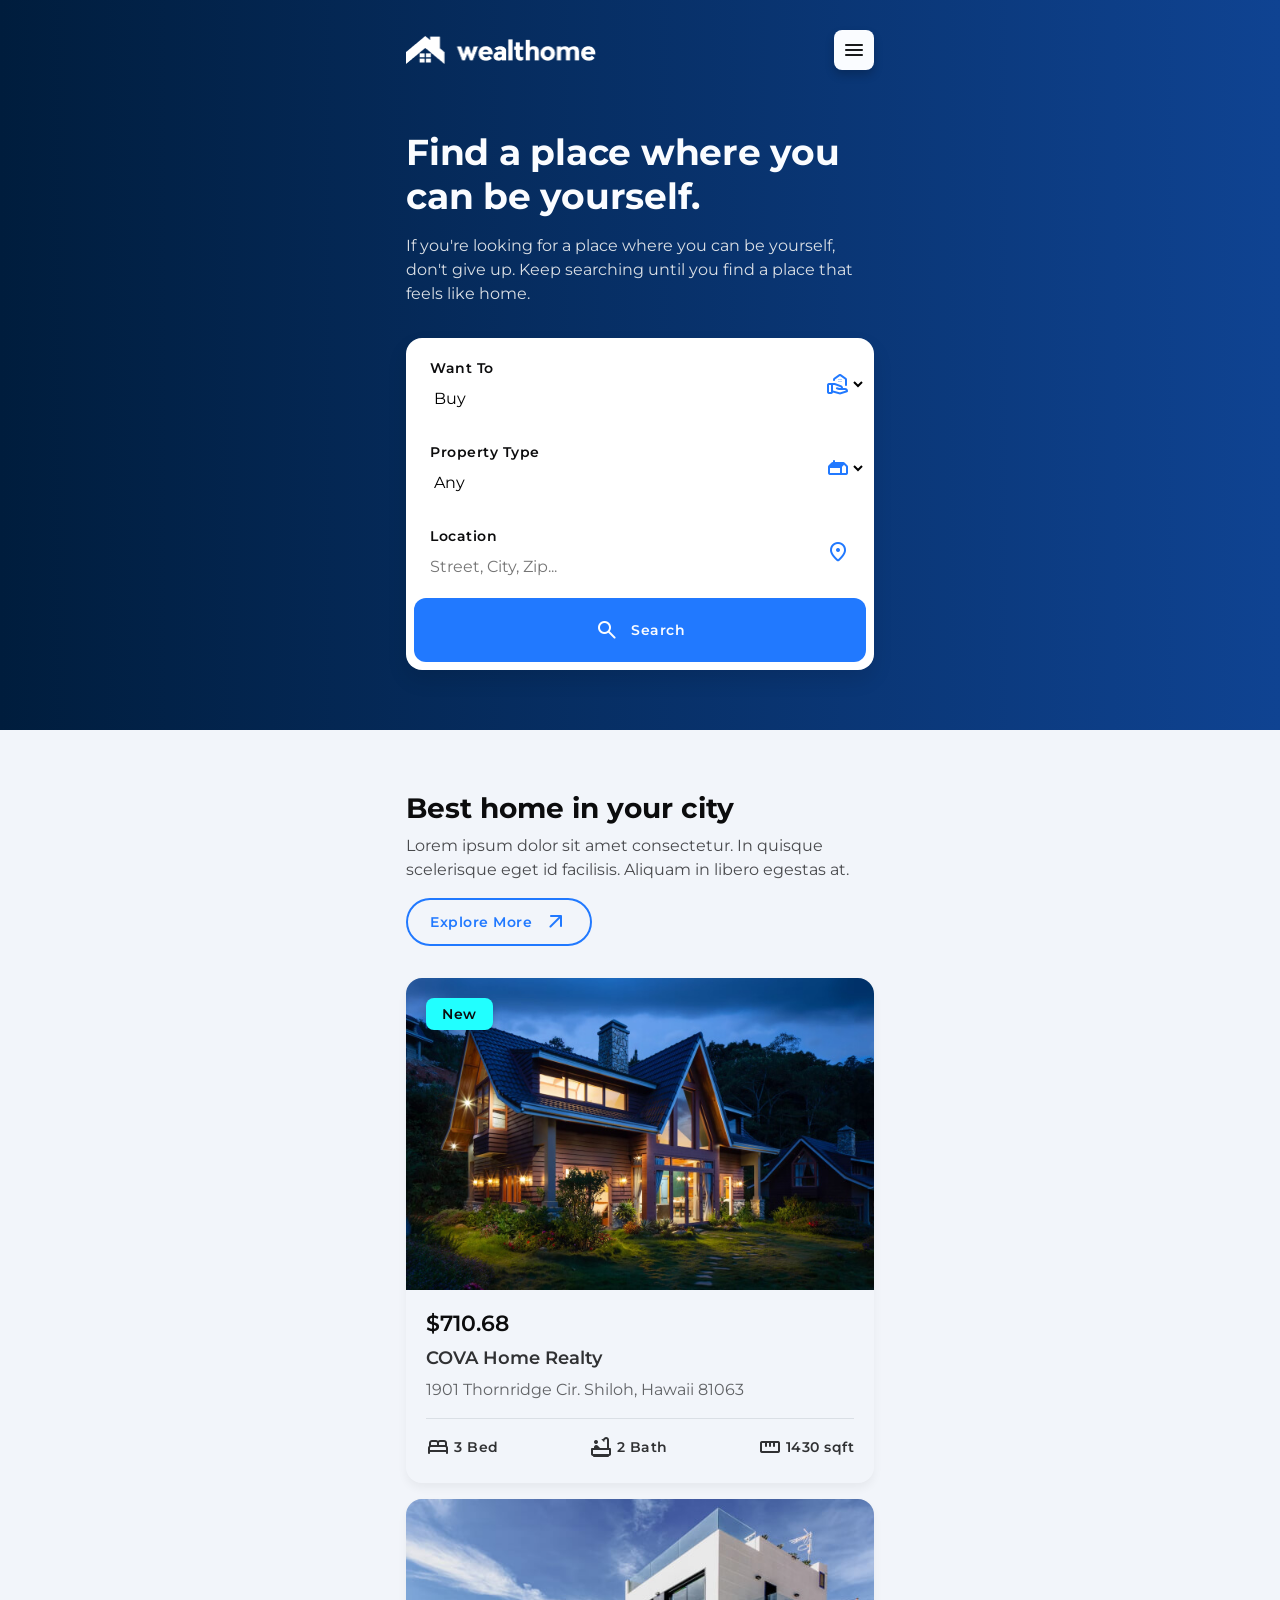
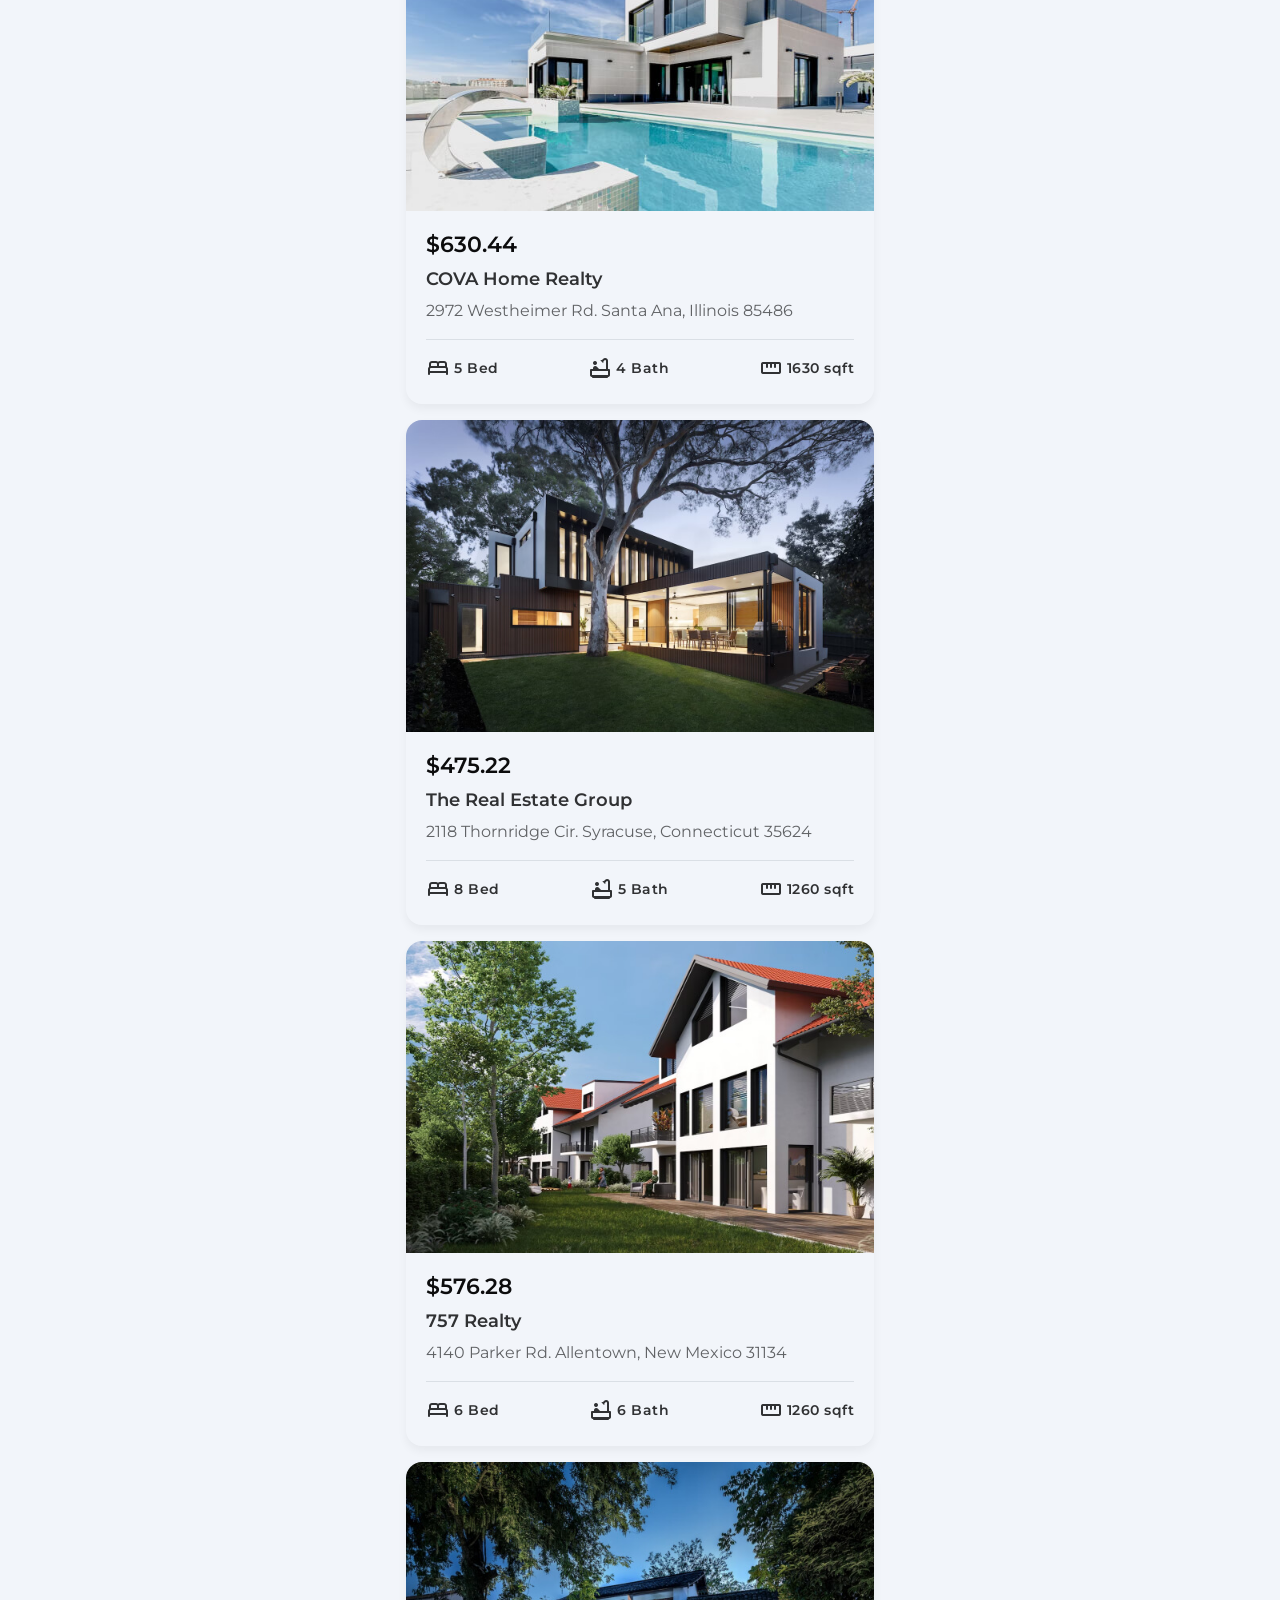
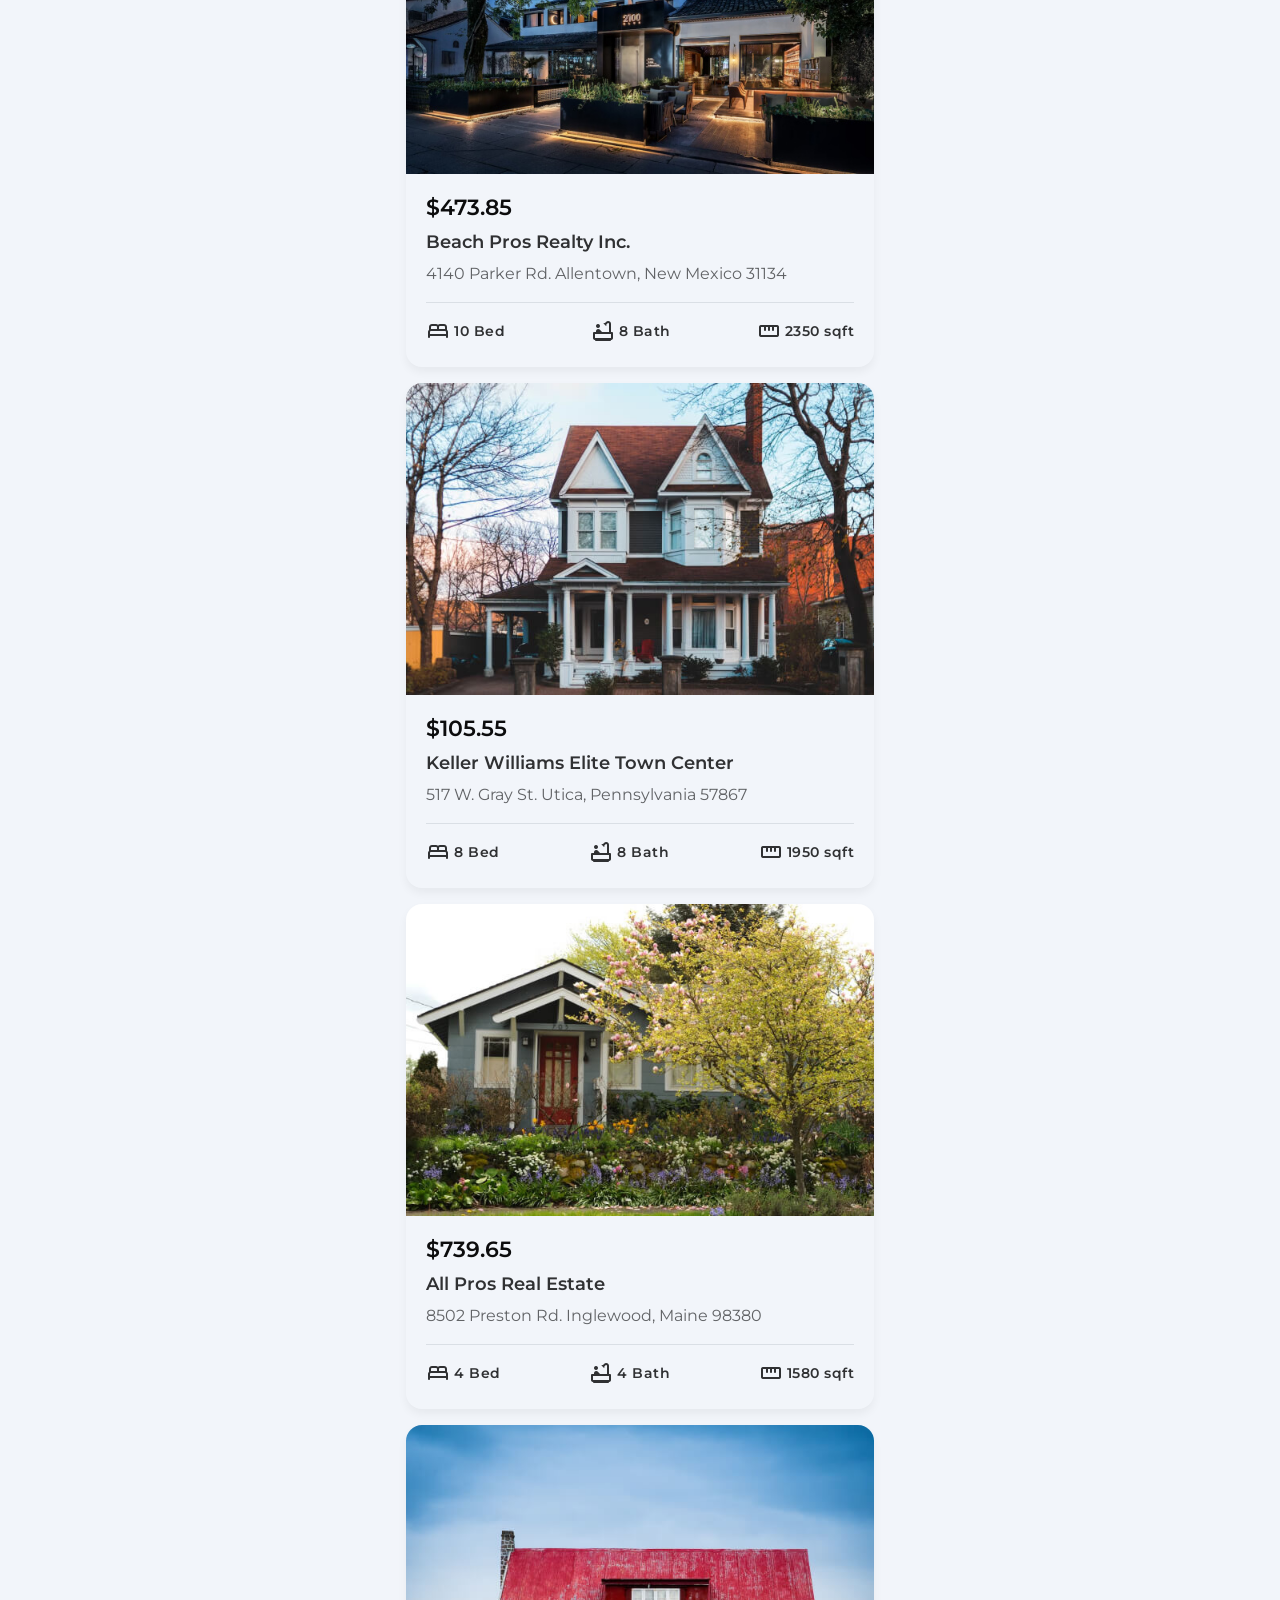
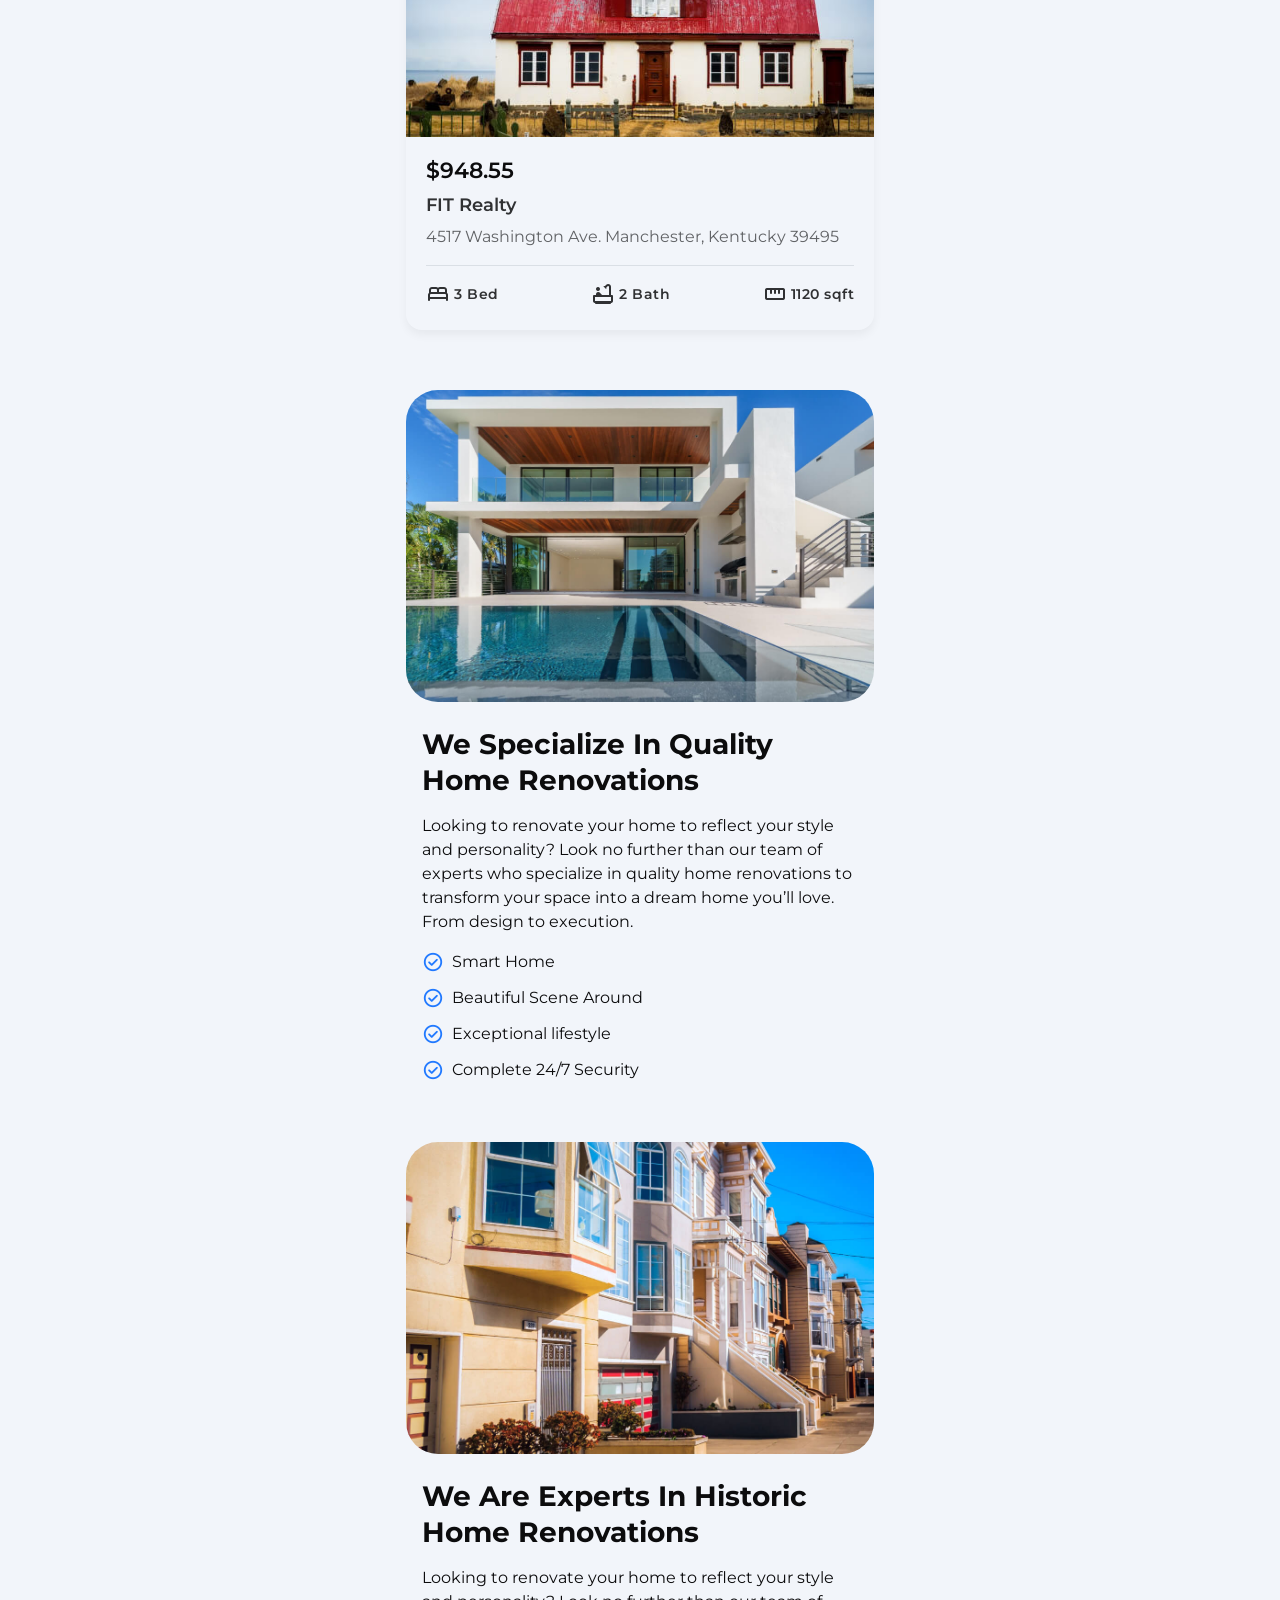
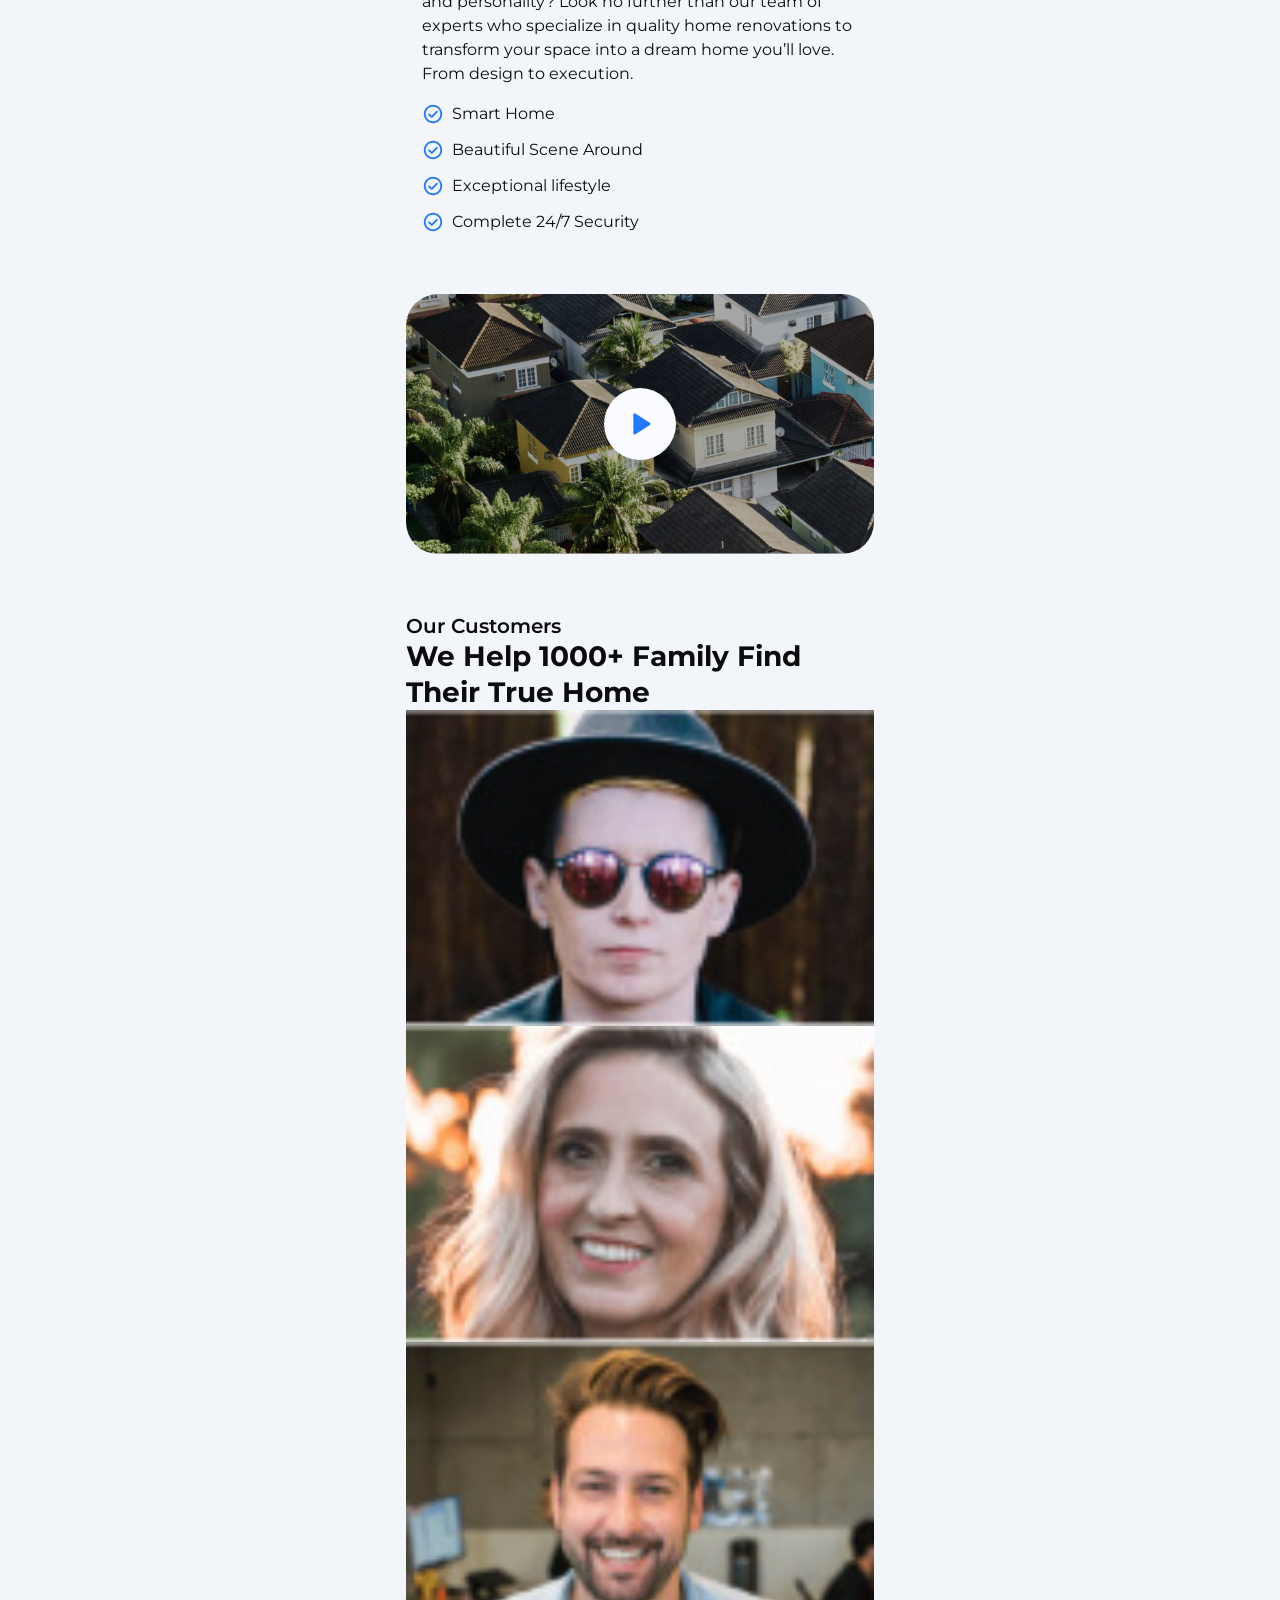
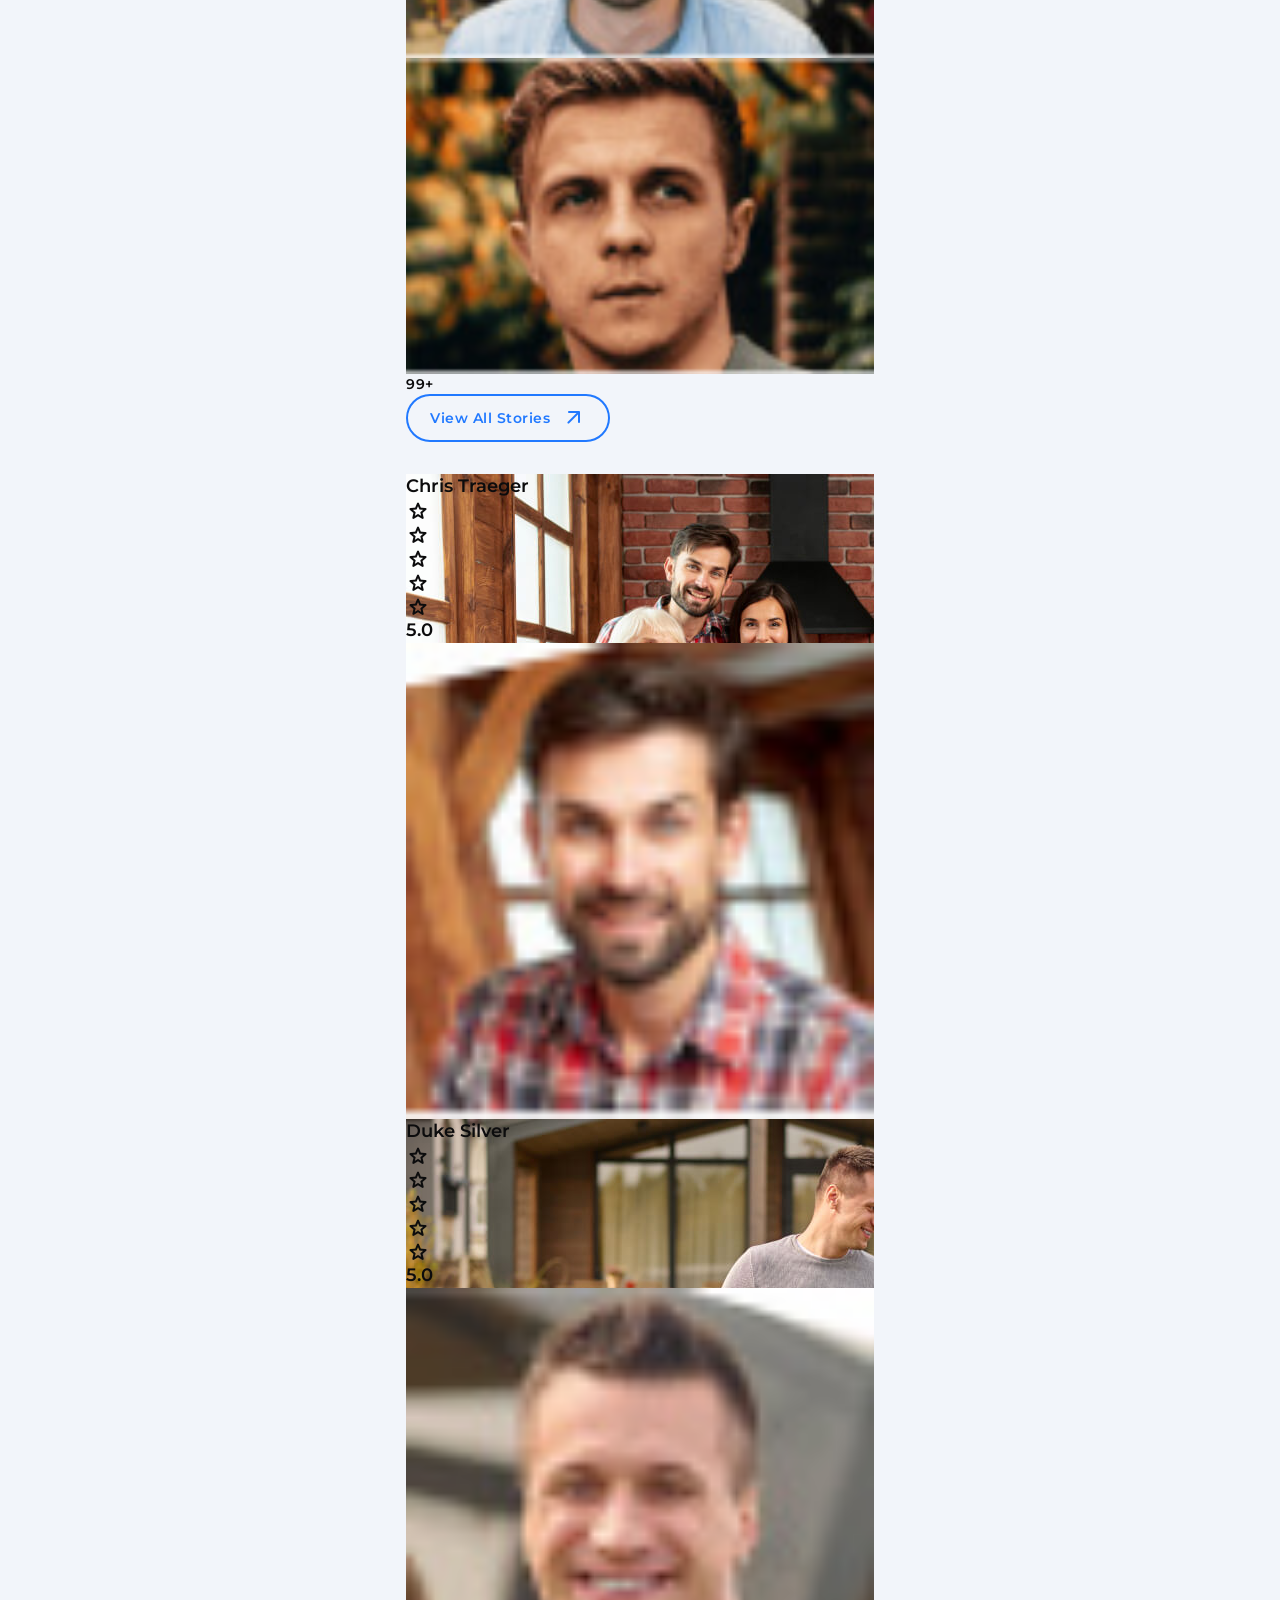
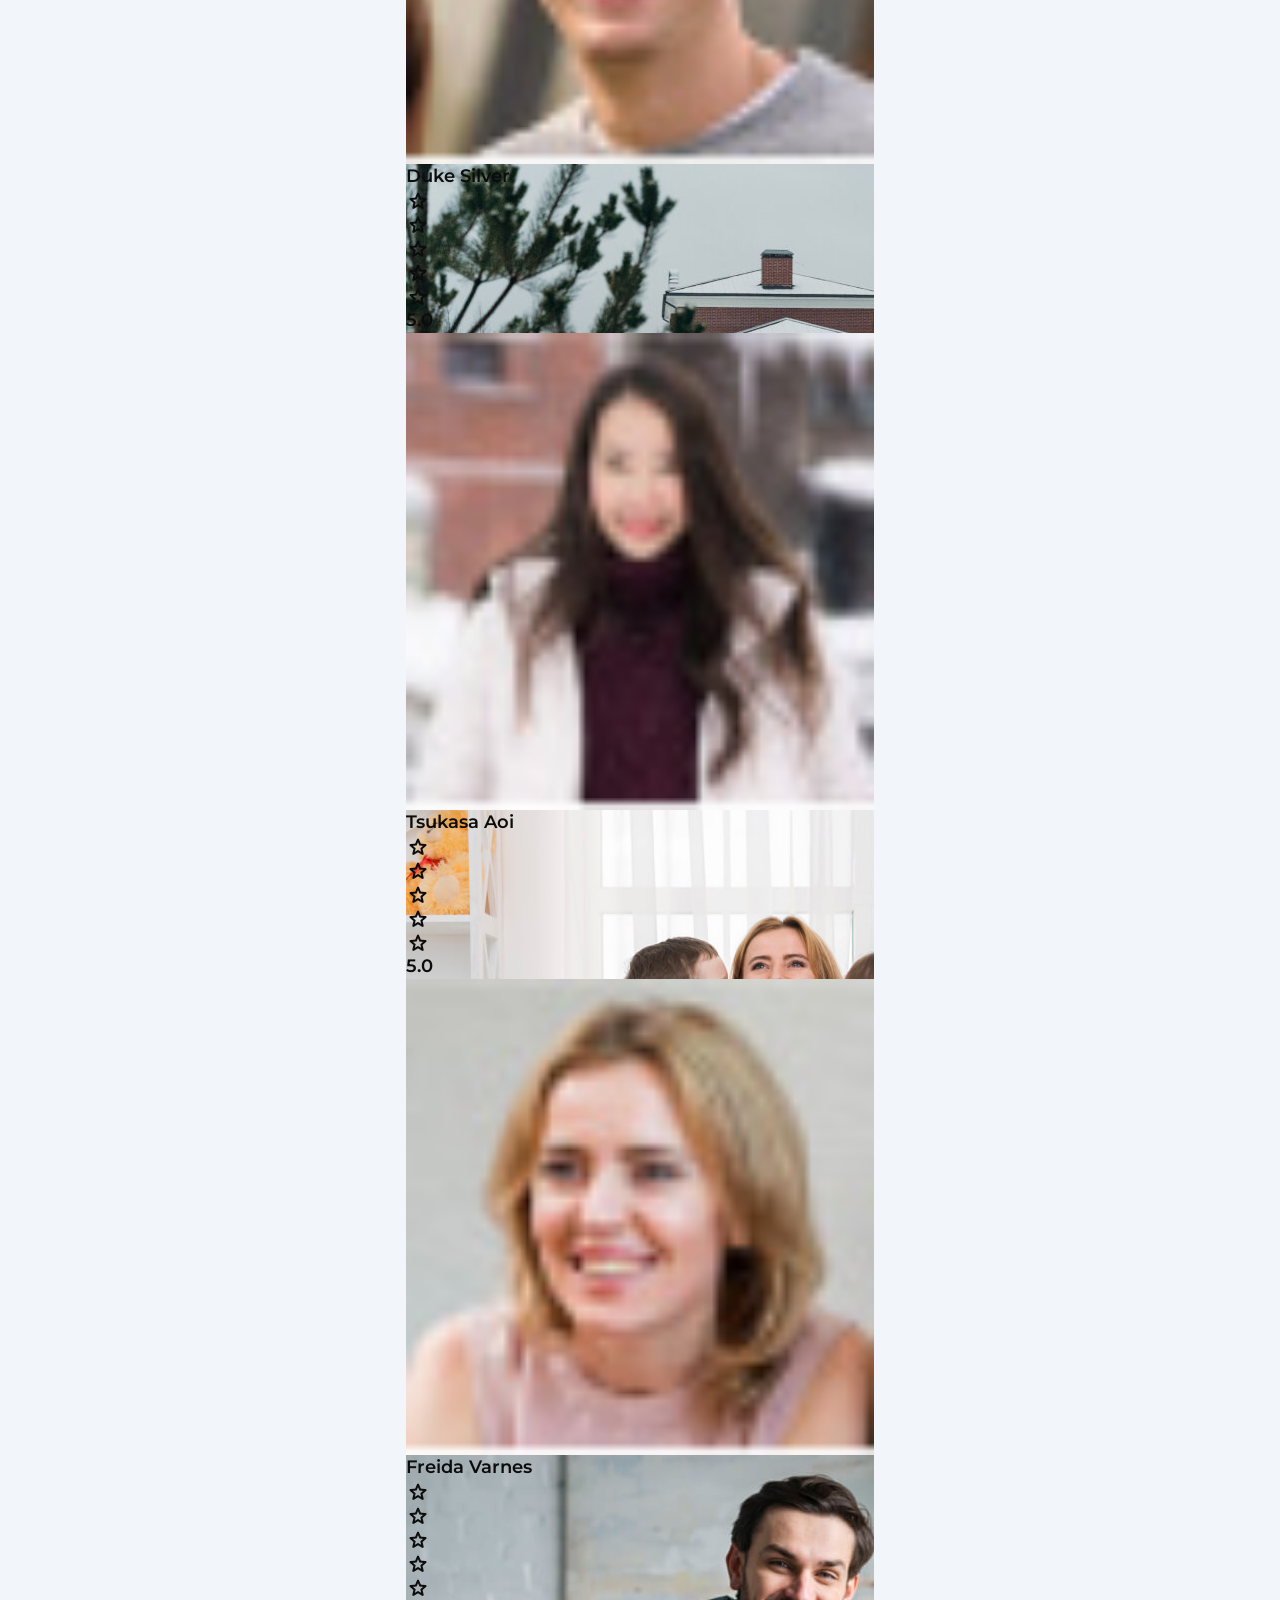
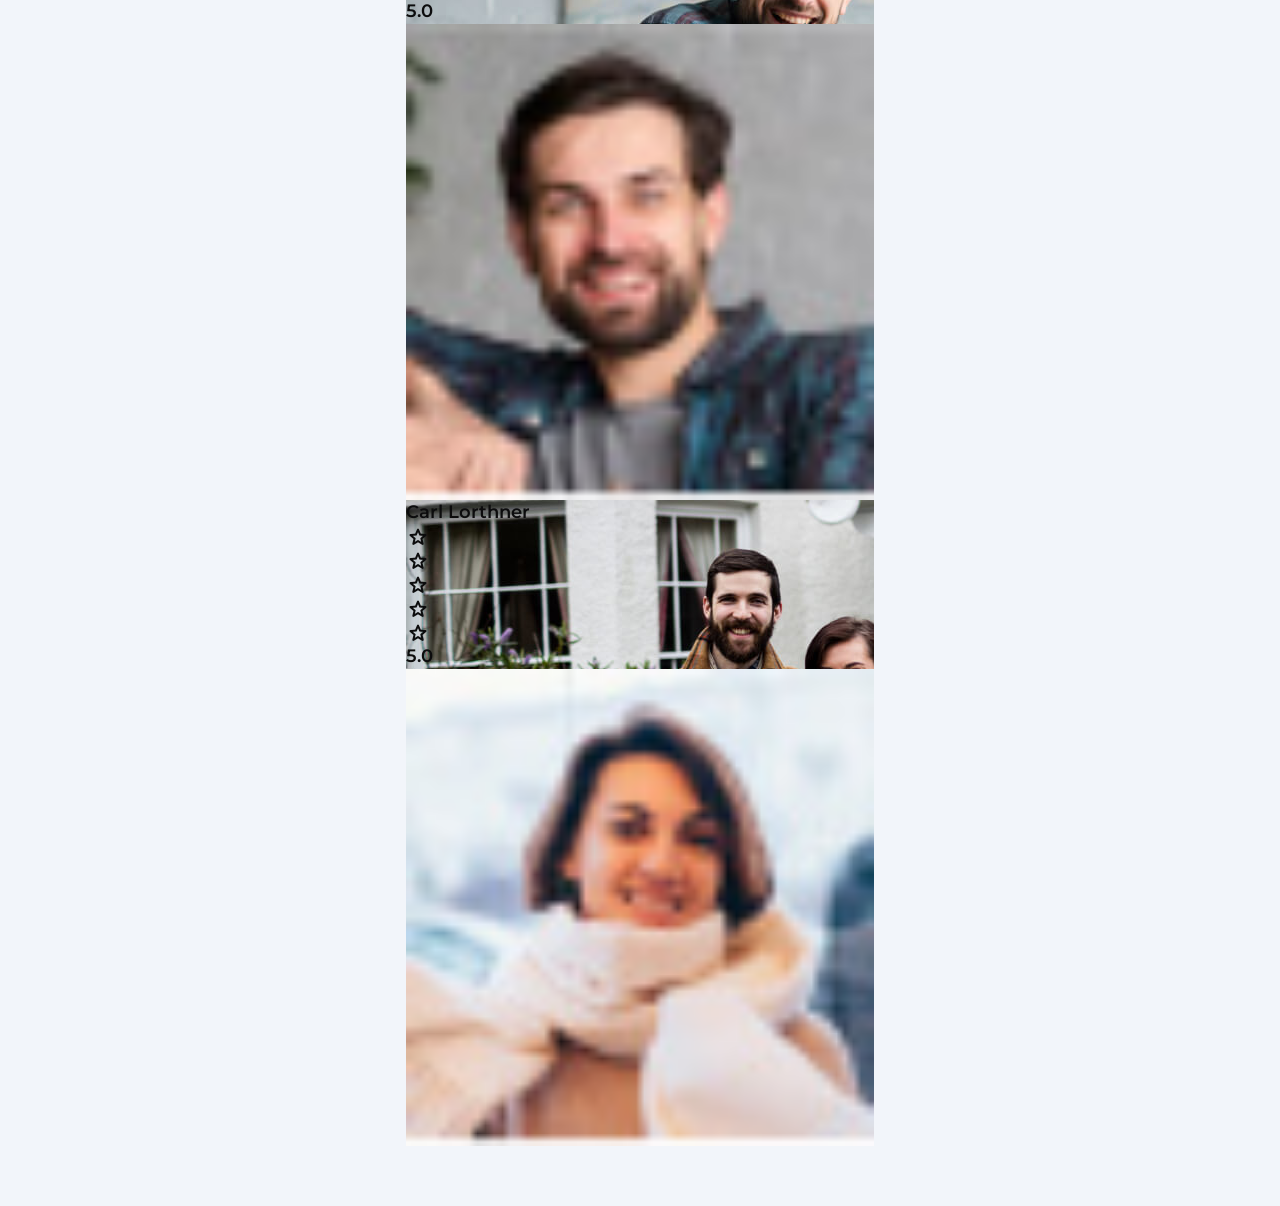
==== commit 4adf7058: "story created(html)" ====
--- a/index.html
+++ b/index.html
@@ -871,7 +871,10 @@
           </div>
         </div>
 
-        <section class="section feature feature-2" aria-labelledby="feature-label-2">
+        <section
+          class="section feature feature-2"
+          aria-labelledby="feature-label-2"
+        >
           <div class="container">
             <figure class="feature-banner">
               <img
@@ -881,7 +884,7 @@
                 loading="lazy"
                 alt="feature banner"
                 class="img-cover"
-              /> 
+              />
             </figure>
 
             <div class="feature-content">
@@ -937,23 +940,260 @@
           </div>
         </section>
 
-
         <!--
         - #VIDEO
         -->
 
         <section class="section video">
-           <div class="container">
-
-          <div class="video-card">
-
-          <button class="play-btn" aria-label="play video">
-            <span class="material-symbols-rounded" aria-hidden="true">play_arrow</span>
-          </button>
-
+          <div class="container">
+            <div class="video-card">
+              <button class="play-btn" aria-label="play video">
+                <span class="material-symbols-rounded" aria-hidden="true"
+                  >play_arrow</span
+                >
+              </button>
+            </div>
           </div>
-
-           </div>
+        </section>
+
+        <!--
+        - #STORY        
+        -->
+
+        <section class="section story">
+          <div class="container">
+
+
+            <div class="title-wrapper">
+
+
+              <div>
+                <p class="section-subtitle title-medium">Our Customers</p>
+
+                <h2 class="section-title headline-medium">
+                  We Help 1000+ Family Find Their True Home
+                </h2>
+
+                <ul class="avatar-list">
+                  <li class="avatar">
+                    <img
+                      src="./assets/images/avatar-1.jpg"
+                      width="120"
+                      height="80"
+                      loading="lazy"
+                      alt="John Smith"
+                      class="img-cover"
+                    />
+                  </li>
+
+                  <li class="avatar">
+                    <img
+                      src="./assets/images/avatar-2.jpg"
+                      width="120"
+                      height="80"
+                      loading="lazy"
+                      alt="Jane Smith"
+                      class="img-cover"
+                    />
+                  </li>
+                  <li class="avatar">
+                    <img
+                      src="./assets/images/avatar-3.jpg"
+                      width="120"
+                      height="80"
+                      loading="lazy"
+                      alt="Jane Smith"
+                      class="img-cover"
+                    />
+                  </li>
+                  <li class="avatar">
+                    <img
+                      src="./assets/images/avatar-4.jpg"
+                      width="120"
+                      height="80"
+                      loading="lazy"
+                      alt="Jane Smith"
+                      class="img-cover"
+                    />
+
+                    <div class="overlay-content">
+                      <span class="label-medium">99+</span>
+                    </div>
+                  </li>
+          
+                </ul>
+              </div>
+
+              <a href="#" class="btn btn-outline">
+
+                <span class="label-medium">View All Stories</span>
+
+                <span class="material-symbols-rounded" aria-hidden="true">arrow_outward</span>
+              </a>
+            </div>
+
+            <ul class="story-list">
+
+              <li class="story-card" style="background-image: url(./assets/images/story-1.jpg);">
+                <a href="#" class="overlay-content">
+
+                  <div>
+                    <h3 class="title-small">Chris Traeger</h3>
+
+                    <div class="rating-wrapper">
+
+                      <span class="material-symbols-rounded" aria-hidden="true">star</span>
+                      <span class="material-symbols-rounded" aria-hidden="true">star</span>
+                      <span class="material-symbols-rounded" aria-hidden="true">star</span>
+                      <span class="material-symbols-rounded" aria-hidden="true">star</span>
+                      <span class="material-symbols-rounded" aria-hidden="true">star</span>
+
+                      <data value="5" class="title-small rating-text">5.0</data>
+                    </div>
+                  </div>
+
+                  <figure class="card-avatar">
+                    <img src="./assets/images/story-avatar-1.jpg" width="56" height="56" loading="lazy" alt="Chris Traeger" class="img-cover">
+                  </figure>
+
+
+                </a>
+              </li>
+
+               <li class="story-card" style="background-image: url(./assets/images/story-2.jpg);">
+                <a href="#" class="overlay-content">
+
+                  <div>
+                    <h3 class="title-small">Duke Silver</h3>
+
+                    <div class="rating-wrapper">
+
+                      <span class="material-symbols-rounded" aria-hidden="true">star</span>
+                      <span class="material-symbols-rounded" aria-hidden="true">star</span>
+                      <span class="material-symbols-rounded" aria-hidden="true">star</span>
+                      <span class="material-symbols-rounded" aria-hidden="true">star</span>
+                      <span class="material-symbols-rounded" aria-hidden="true">star</span>
+
+                      <data value="5" class="title-small rating-text">5.0</data>
+                    </div>
+                  </div>
+
+                  <figure class="card-avatar">
+                    <img src="./assets/images/story-avatar-2.jpg" width="56" height="56" loading="lazy" alt="Duke Silver" class="img-cover">
+                  </figure>
+
+
+                </a>
+              </li>
+
+
+               <li class="story-card" style="background-image: url(./assets/images/story-3.jpg);">
+                <a href="#" class="overlay-content">
+
+                  <div>
+                    <h3 class="title-small">Duke Silver</h3>
+
+                    <div class="rating-wrapper">
+
+                      <span class="material-symbols-rounded" aria-hidden="true">star</span>
+                      <span class="material-symbols-rounded" aria-hidden="true">star</span>
+                      <span class="material-symbols-rounded" aria-hidden="true">star</span>
+                      <span class="material-symbols-rounded" aria-hidden="true">star</span>
+                      <span class="material-symbols-rounded" aria-hidden="true">star</span>
+
+                      <data value="5" class="title-small rating-text">5.0</data>
+                    </div>
+                  </div>
+
+                  <figure class="card-avatar">
+                    <img src="./assets/images/story-avatar-3.jpg" width="56" height="56" loading="lazy" alt="Duke Silver" class="img-cover">
+                  </figure>
+
+
+                </a>
+              </li>
+
+
+               <li class="story-card" style="background-image: url(./assets/images/story-4.jpg);">
+                <a href="#" class="overlay-content">
+
+                  <div>
+                    <h3 class="title-small">Tsukasa Aoi</h3>
+
+                    <div class="rating-wrapper">
+
+                      <span class="material-symbols-rounded" aria-hidden="true">star</span>
+                      <span class="material-symbols-rounded" aria-hidden="true">star</span>
+                      <span class="material-symbols-rounded" aria-hidden="true">star</span>
+                      <span class="material-symbols-rounded" aria-hidden="true">star</span>
+                      <span class="material-symbols-rounded" aria-hidden="true">star</span>
+
+                      <data value="5" class="title-small rating-text">5.0</data>
+                    </div>
+                  </div>
+
+                  <figure class="card-avatar">
+                    <img src="./assets/images/story-avatar-4.jpg" width="56" height="56" loading="lazy" alt="Tsukasa Aoi" class="img-cover">
+                  </figure>
+
+
+                </a>
+              </li>
+
+                <li class="story-card" style="background-image: url(./assets/images/story-5.jpg);">
+                <a href="#" class="overlay-content">
+
+                  <div>
+                    <h3 class="title-small">Freida Varnes</h3>
+
+                    <div class="rating-wrapper">
+
+                      <span class="material-symbols-rounded" aria-hidden="true">star</span>
+                      <span class="material-symbols-rounded" aria-hidden="true">star</span>
+                      <span class="material-symbols-rounded" aria-hidden="true">star</span>
+                      <span class="material-symbols-rounded" aria-hidden="true">star</span>
+                      <span class="material-symbols-rounded" aria-hidden="true">star</span>
+
+                      <data value="5" class="title-small rating-text">5.0</data>
+                    </div>
+                  </div>
+
+                  <figure class="card-avatar">
+                    <img src="./assets/images/story-avatar-5.jpg" width="56" height="56" loading="lazy" alt="Freida Varnes" class="img-cover">
+                  </figure>
+
+
+                </a>
+              </li>
+
+                       <li class="story-card" style="background-image: url(./assets/images/story-6.jpg);">
+                <a href="#" class="overlay-content">
+
+                  <div>
+                    <h3 class="title-small">Carl Lorthner</h3>
+
+                    <div class="rating-wrapper">
+
+                      <span class="material-symbols-rounded" aria-hidden="true">star</span>
+                      <span class="material-symbols-rounded" aria-hidden="true">star</span>
+                      <span class="material-symbols-rounded" aria-hidden="true">star</span>
+                      <span class="material-symbols-rounded" aria-hidden="true">star</span>
+                      <span class="material-symbols-rounded" aria-hidden="true">star</span>
+
+                      <data value="5" class="title-small rating-text">5.0</data>
+                    </div>
+                  </div>
+
+                  <figure class="card-avatar">
+                    <img src="./assets/images/story-avatar-6.jpg" width="56" height="56" loading="lazy" alt="Carl Lorthner" class="img-cover">
+                  </figure>
+
+
+                </a>
+              </li>
+
+            </ul>
+          </div>
         </section>
       </article>
     </main>
--- a/assets/css/style.css
+++ b/assets/css/style.css
@@ -717,6 +717,43 @@
   #VIDEO
 \*-----------------------------------*/
 
+
+.video-card{
+  height: 260px;
+  border-radius: 32px;
+  background: linear-gradient(0deg,#0000004D, #0000004d),url('../images/video-card.jpg');
+  background-repeat: no-repeat;
+  background-size: cover;
+  display: grid;
+  place-items: center;
+}
+
+.play-btn {
+  width: 72px;
+  height: 72px;
+  display: grid;
+  place-items: center;
+  background-color: var(--neutral-100);
+  color: var(--primary-100);
+  border-radius: var(--radius-circle);
+
+  animation: pulse 1.5s var(--transition-easing-quick) infinite;
+}
+
+@keyframes pulse {
+  0% {
+    box-shadow: 0 0 0 0 #ffffff80;
+  }
+
+  100% {
+    box-shadow: 0 0 0 20px #ffffff00;
+  }
+}
+
+.play-btn .material-symbols-rounded{
+  font-size: 4rem;
+  font-variation-settings: 'FILL' 1;
+}
 /*-----------------------------------*\
   #STORY
 \*-----------------------------------*/
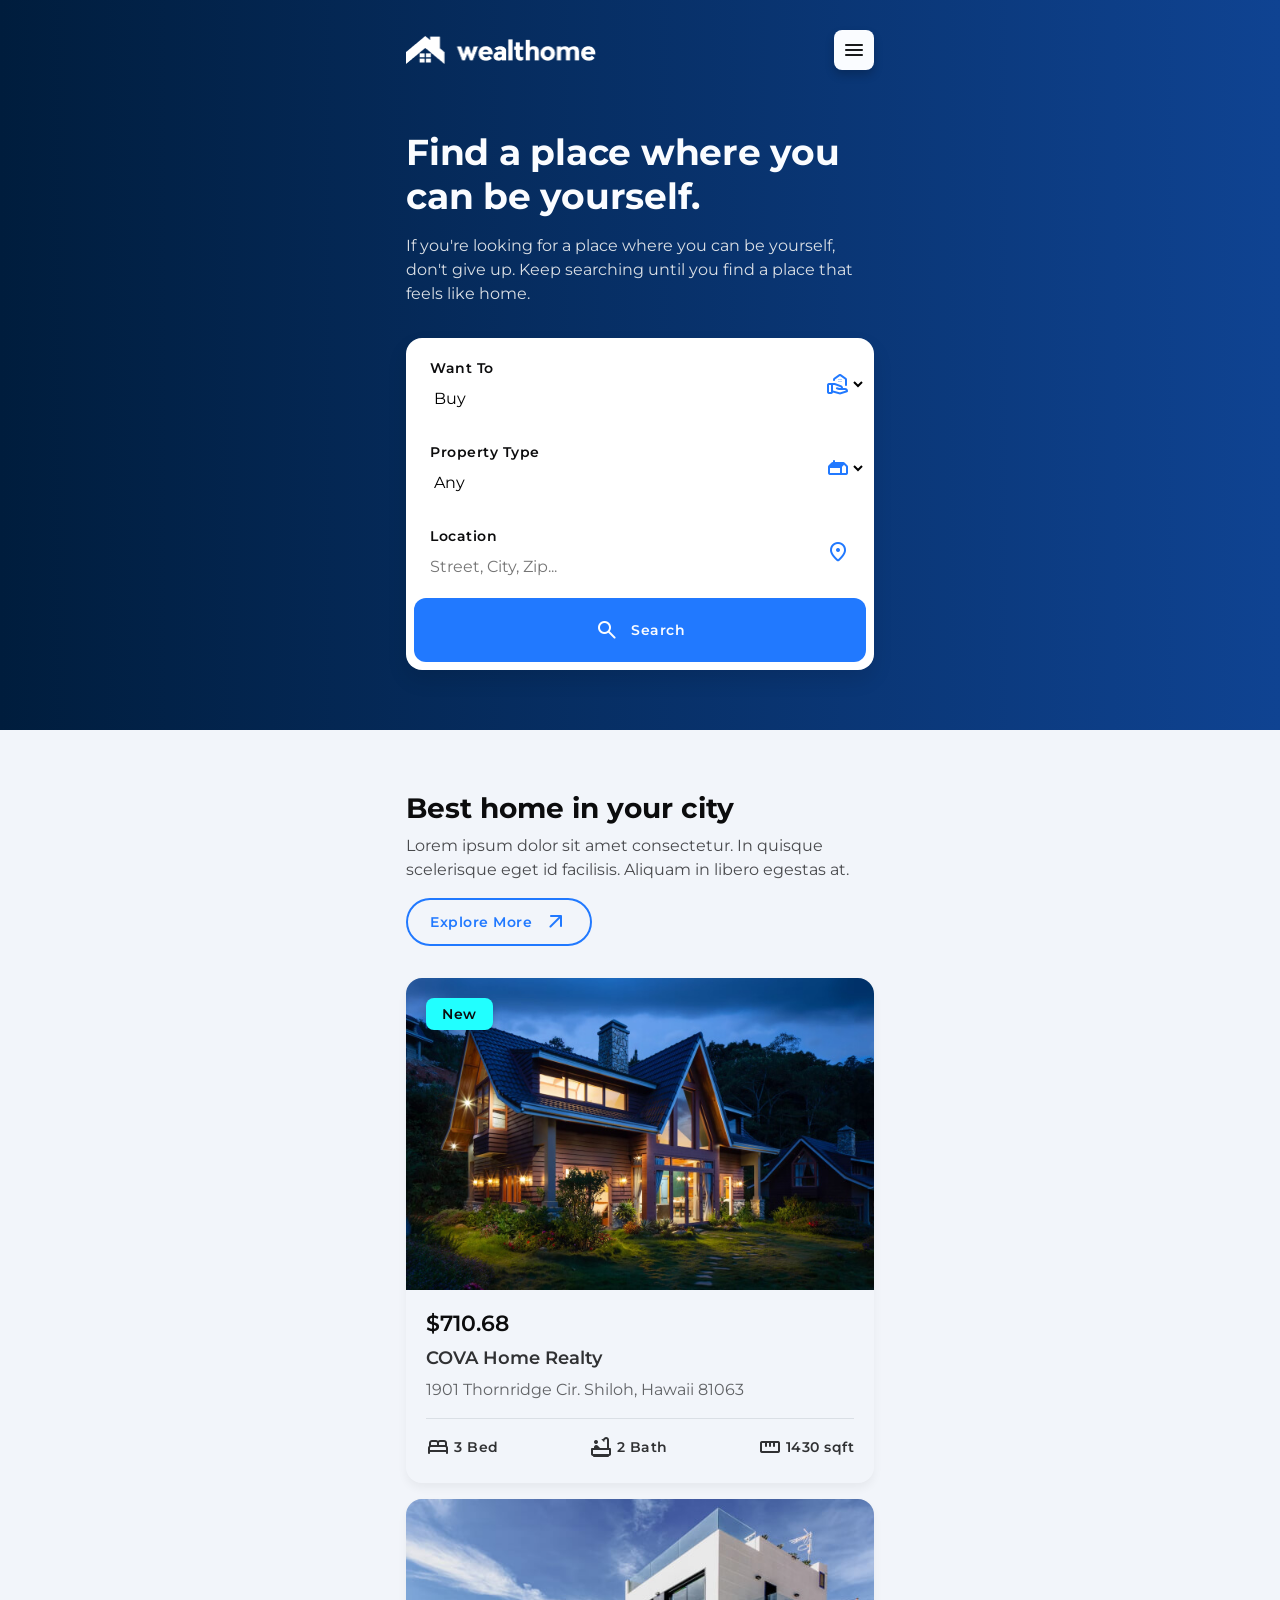
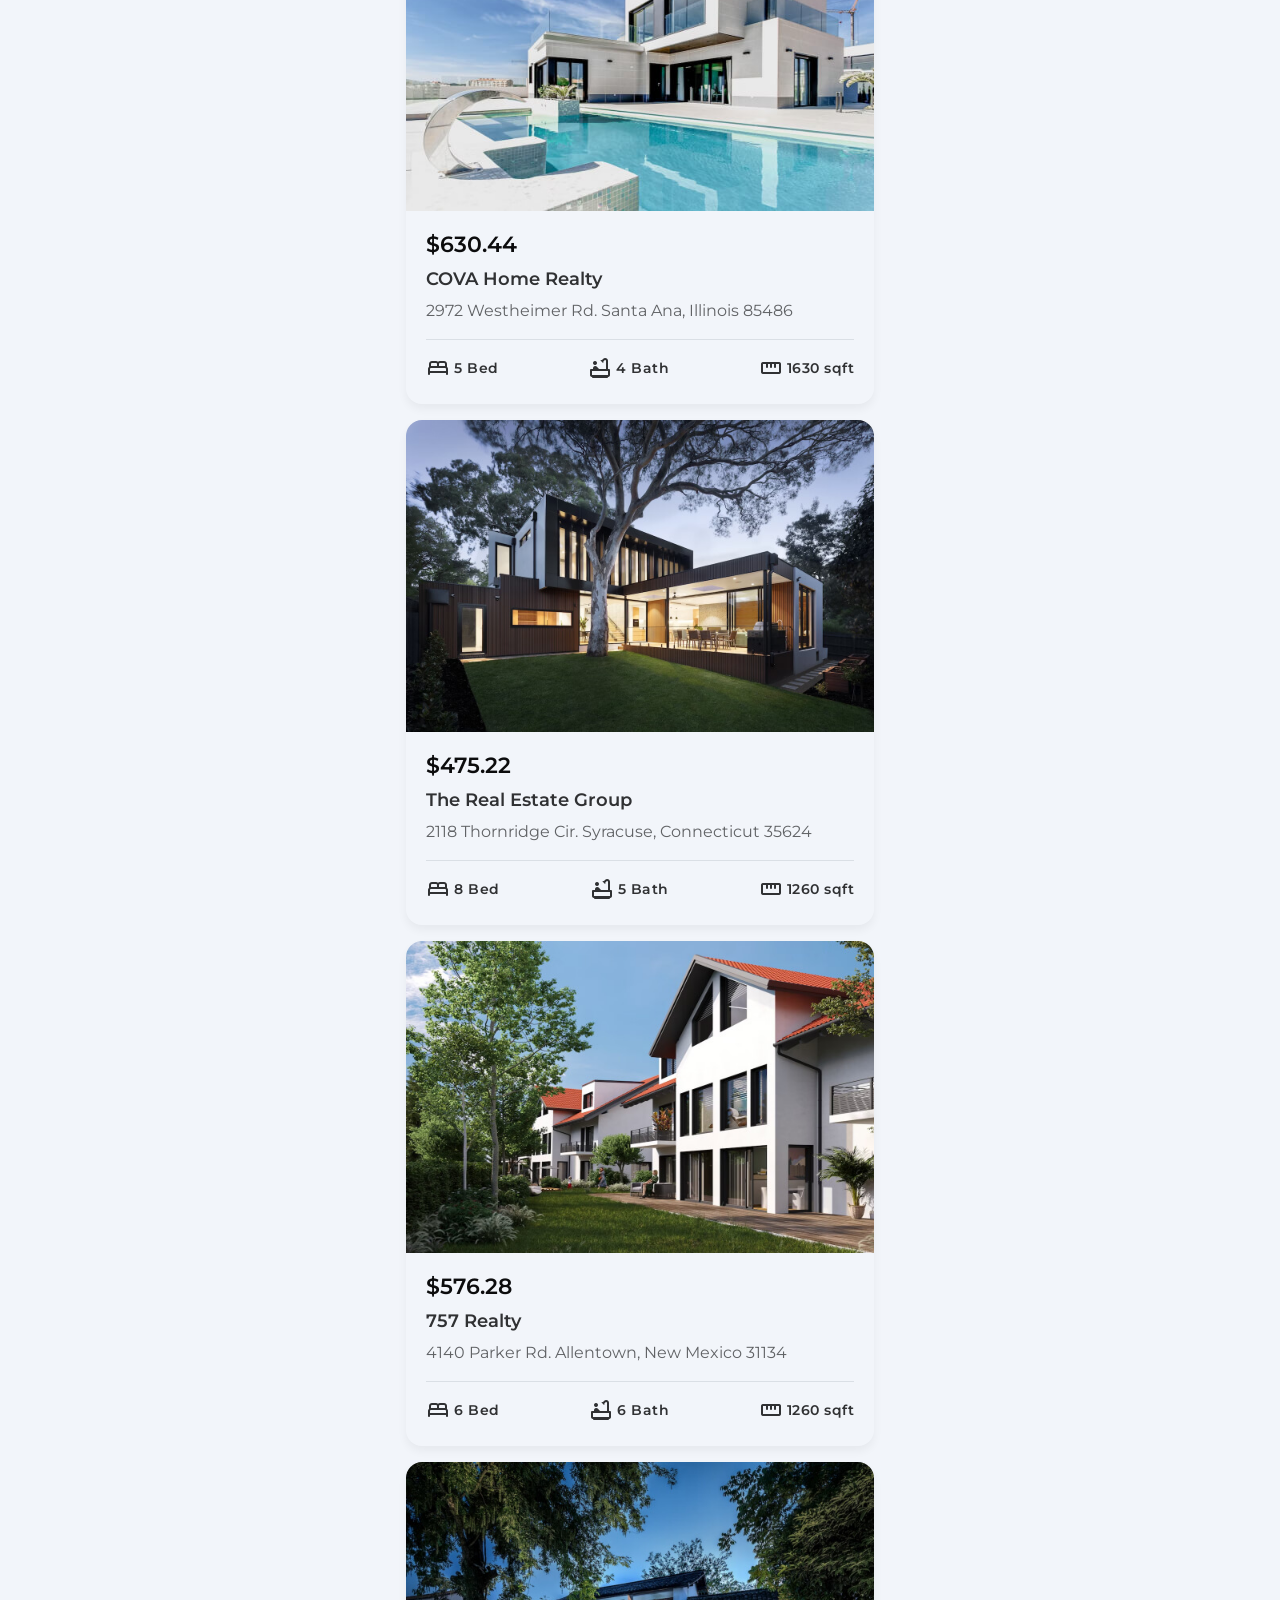
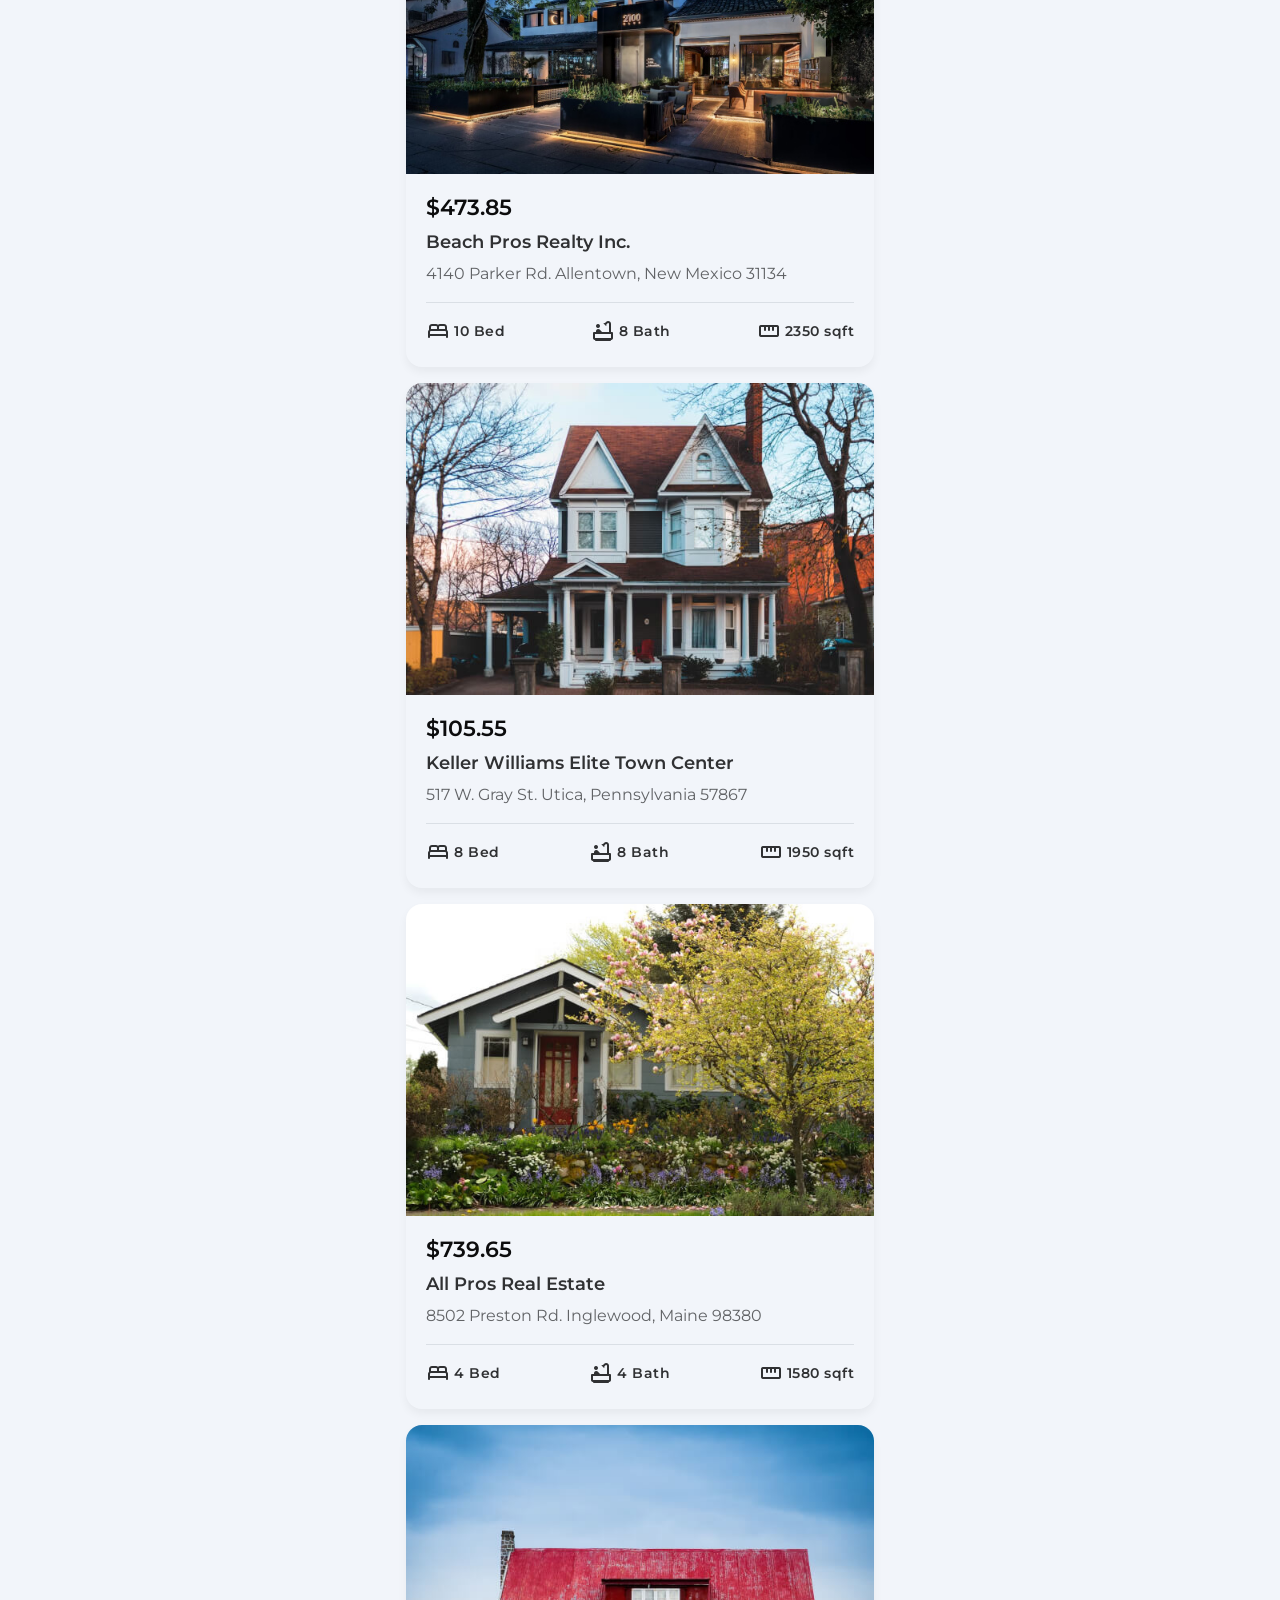
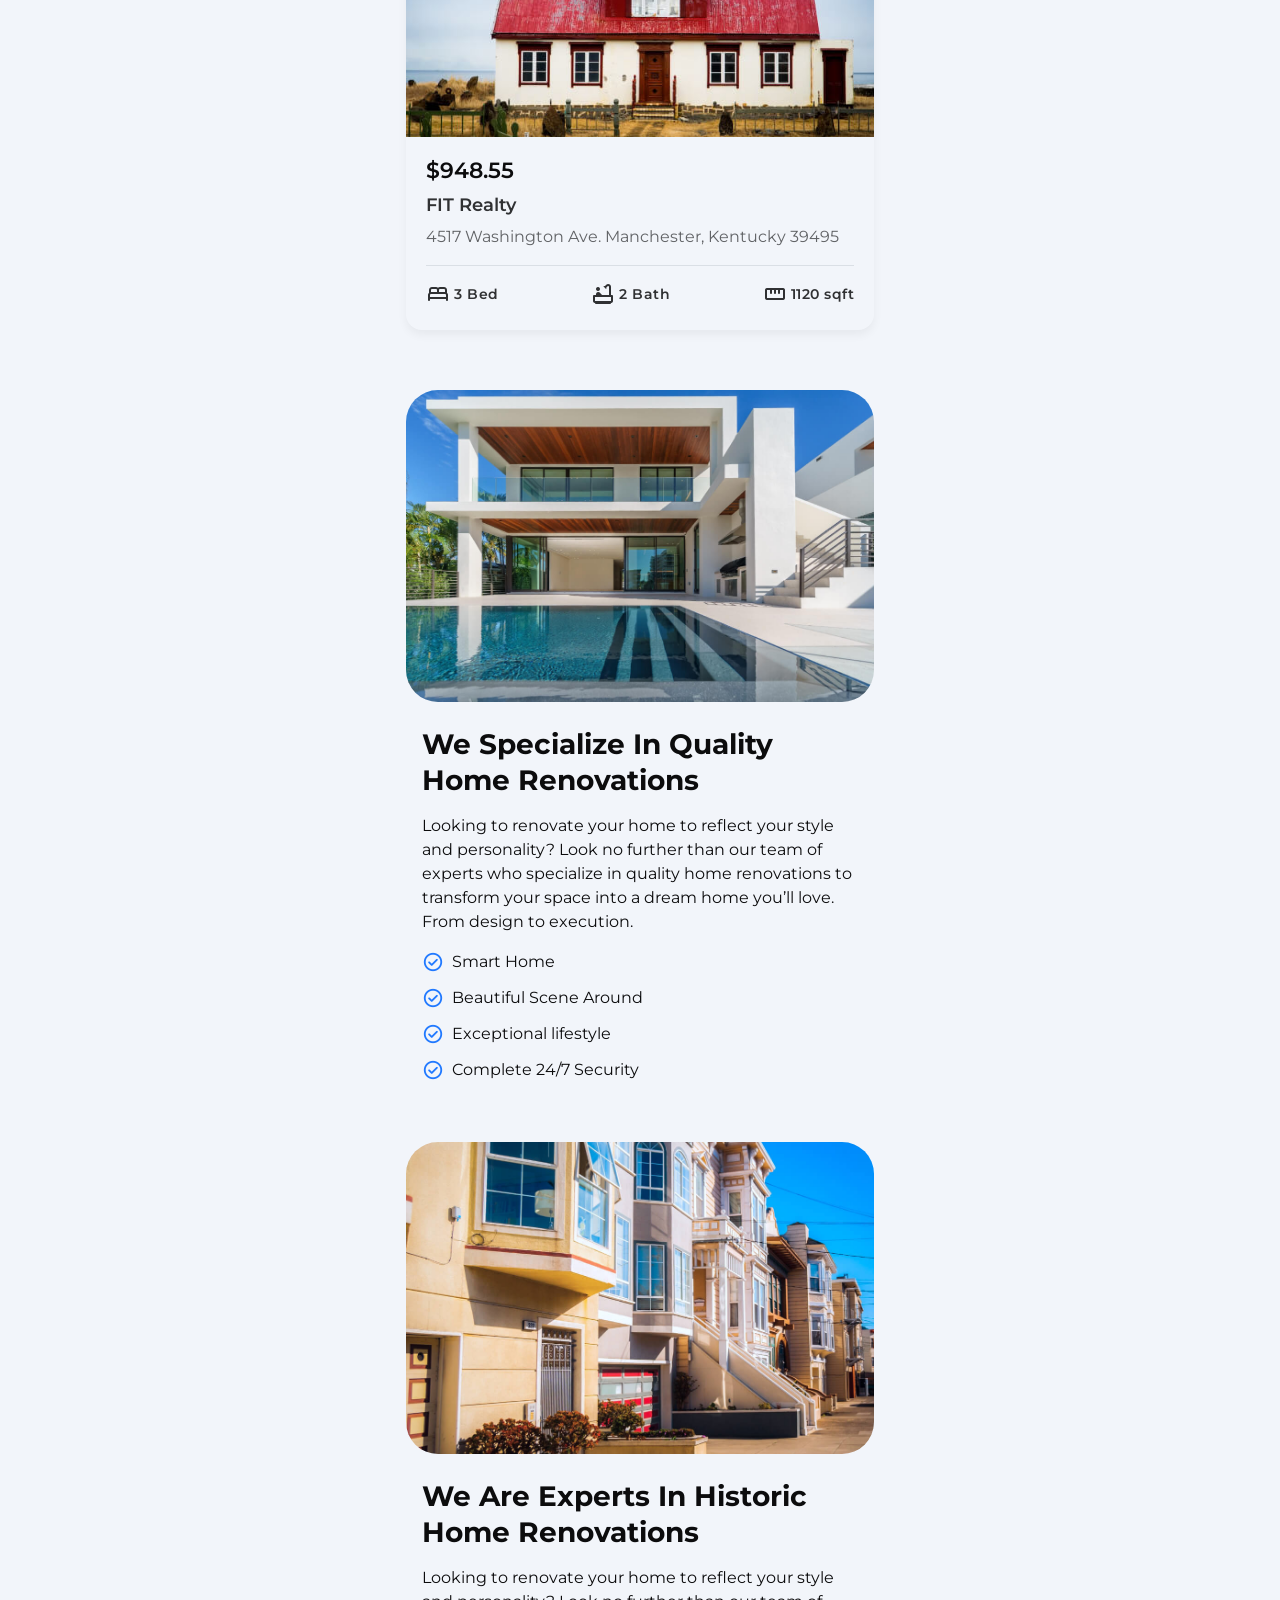
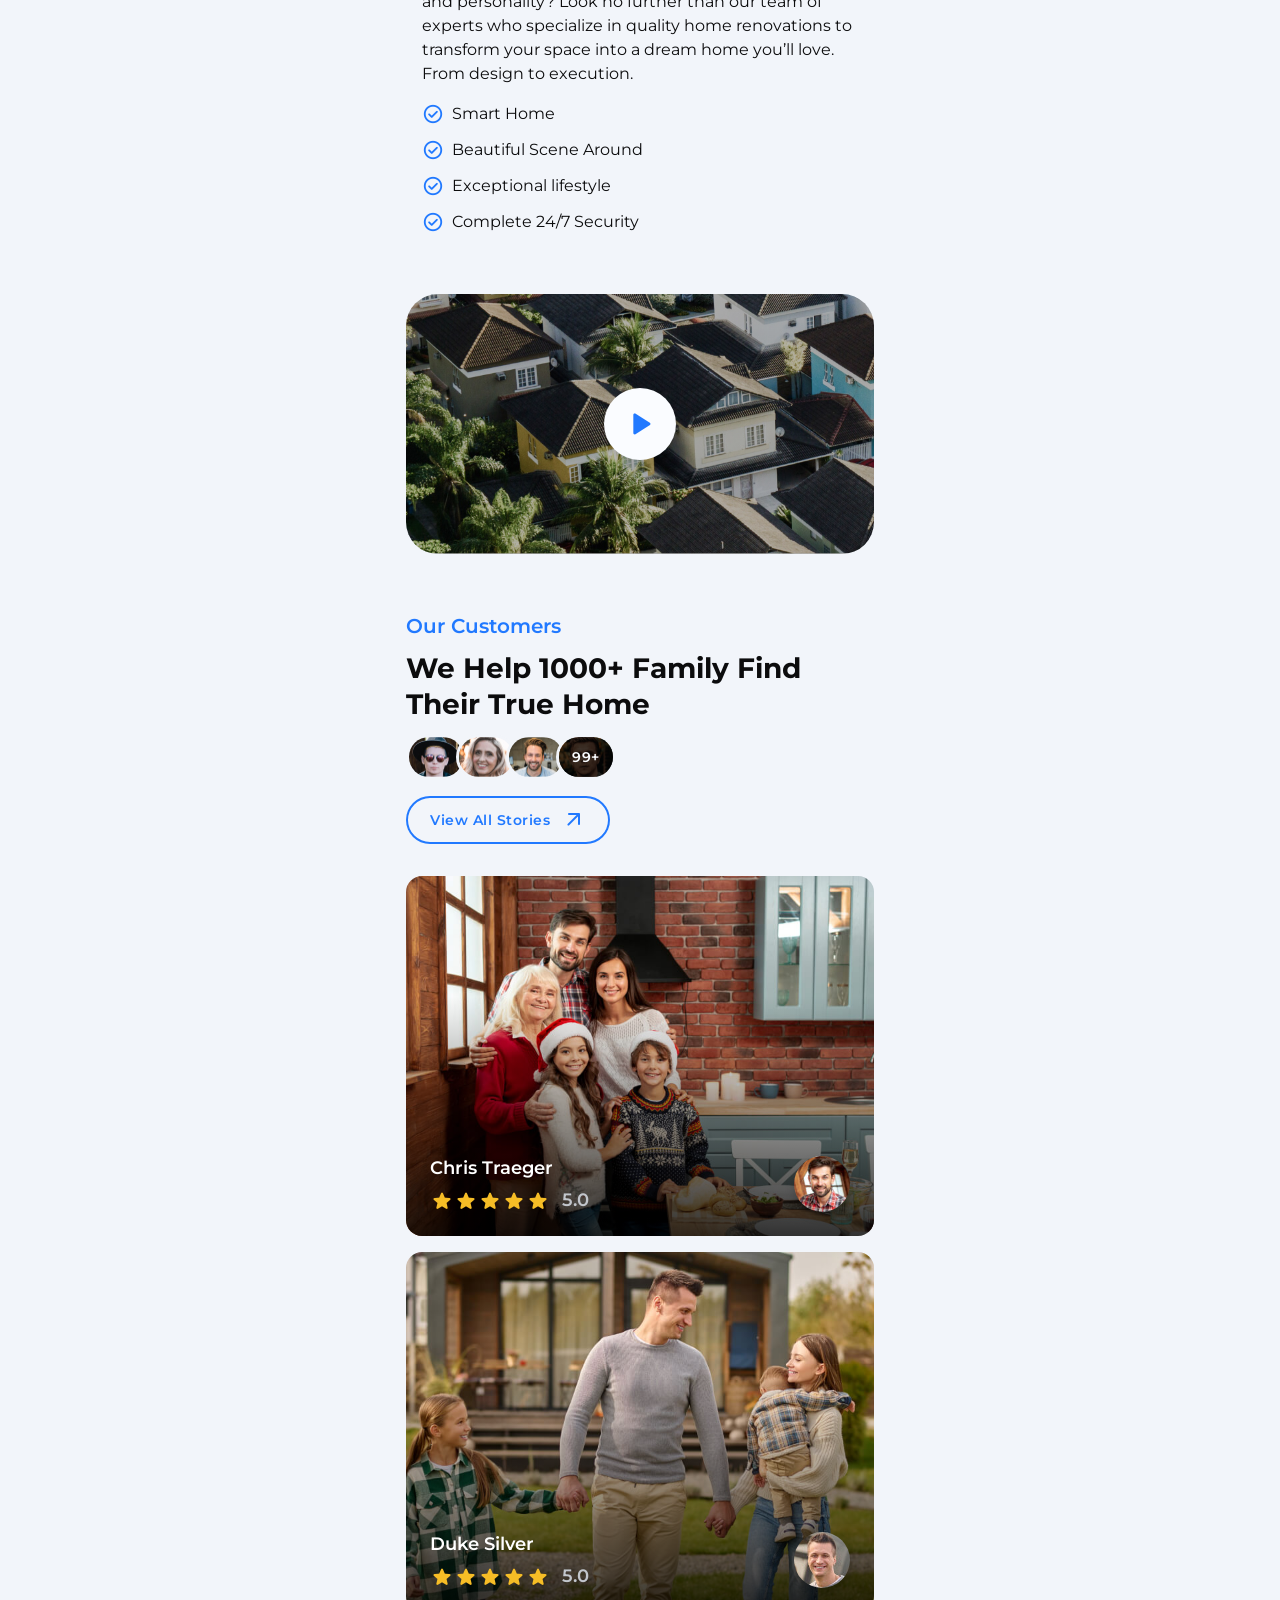
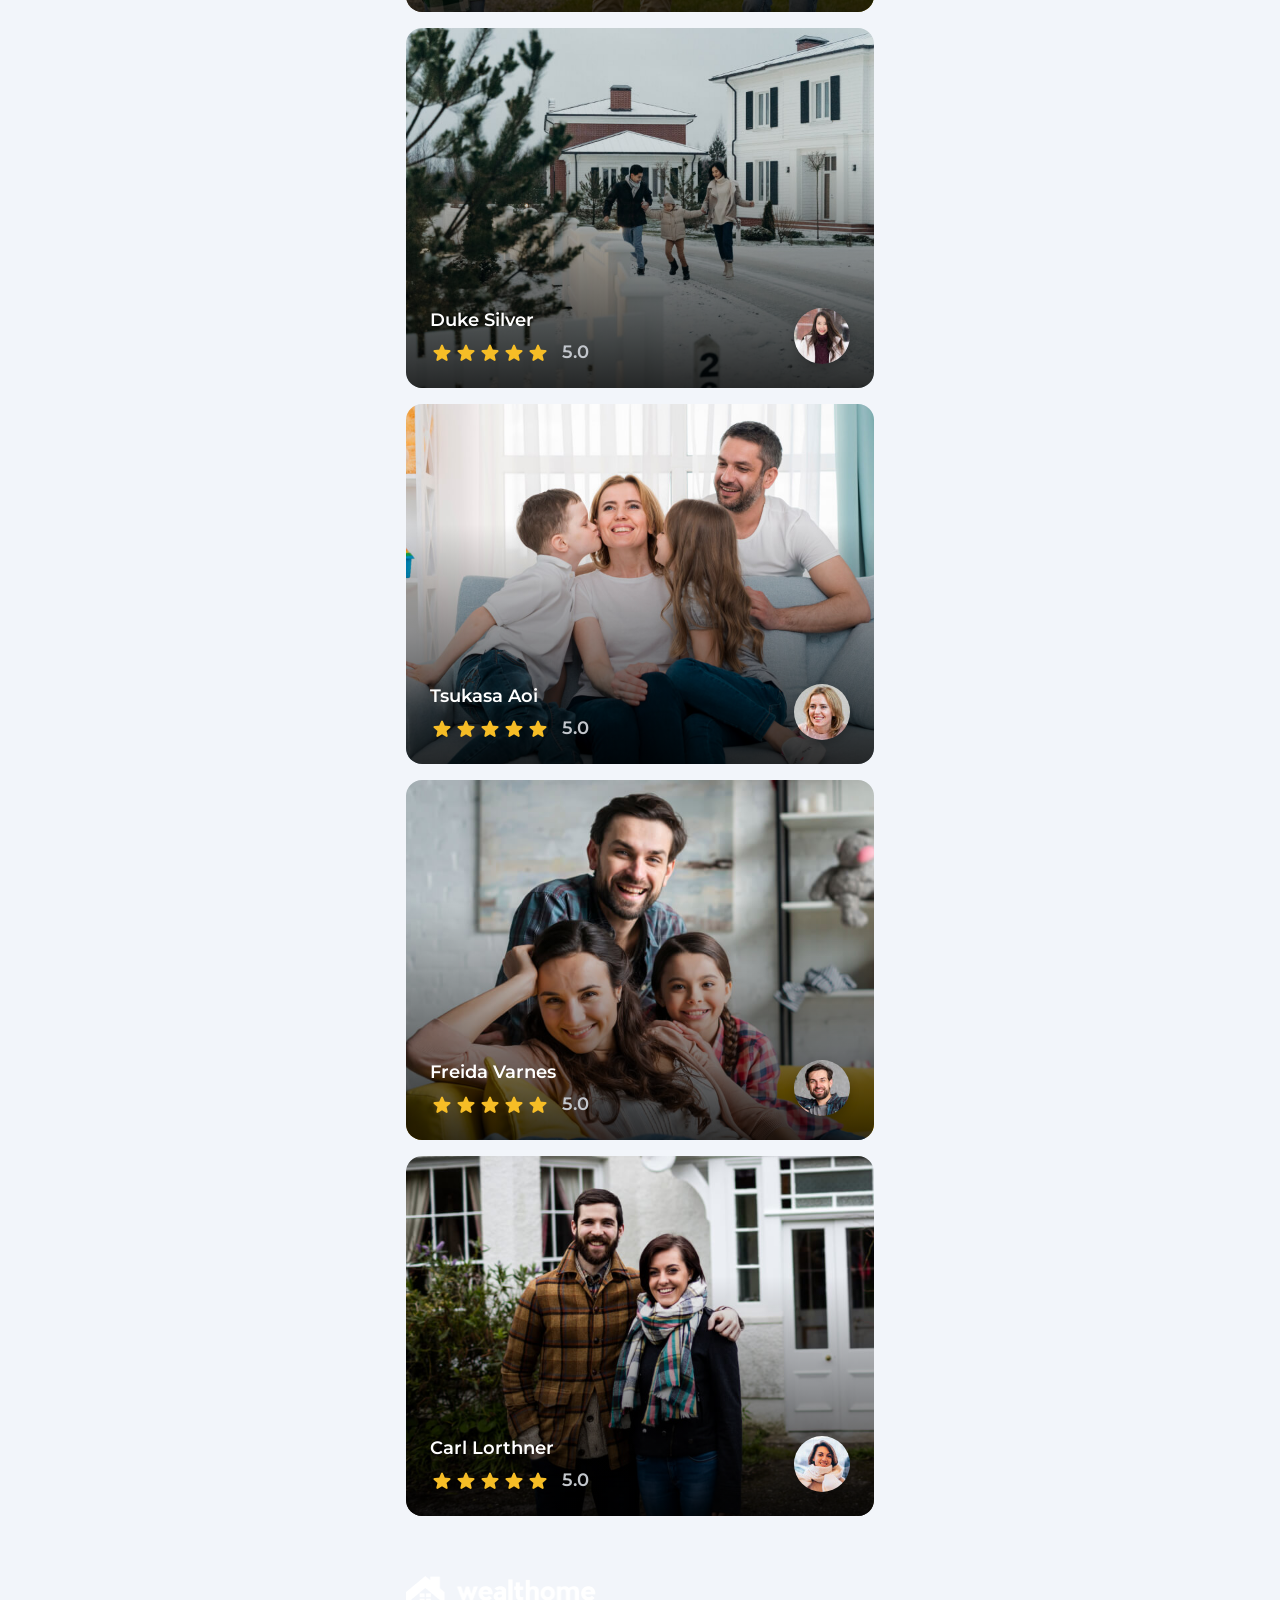
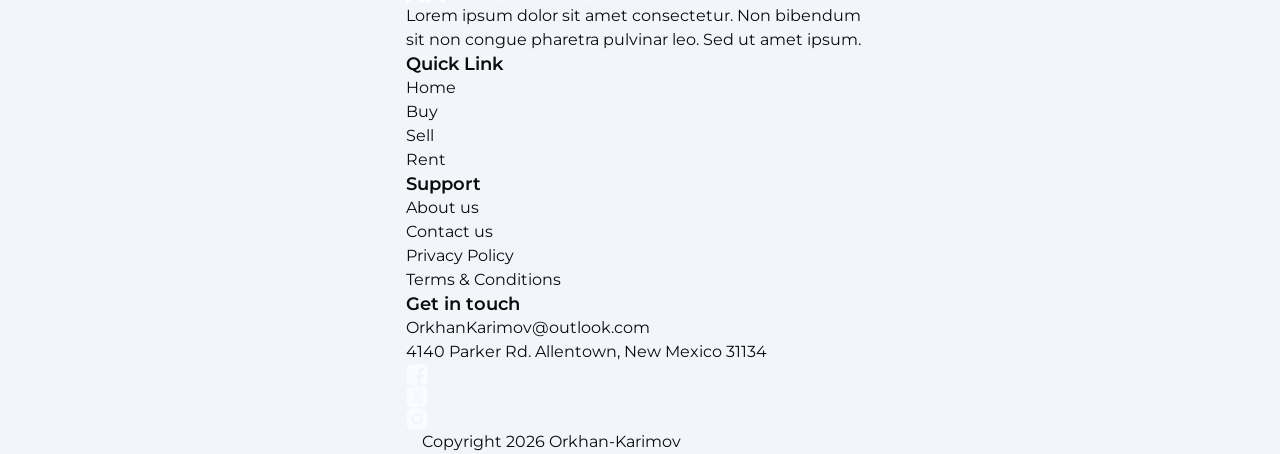
==== commit 83c45f30: "create footer(html)" ====
--- a/index.html
+++ b/index.html
@@ -1195,6 +1195,125 @@
             </ul>
           </div>
         </section>
+
+
+
+        <!--
+        - #FOOTER
+        -->
+
+        <footer class="footer">
+
+          <div class="footer-top">
+            <div class="container">
+
+              <div class="footer-brand">
+                <a href="#" class="logo">
+                  <img src="./assets/images/logo.png" width="190" height="28" alt="wealthome">
+                </a>
+                <p class="body-medium footer-text">
+                  Lorem ipsum dolor sit amet consectetur. Non bibendum sit non congue pharetra pulvinar leo. Sed ut amet ipsum.
+                </p>
+              </div>
+
+              <nav class="footer-nav" aria-labelledby="nav-label-1">
+                <p class="title-small footer-list-title" id="nav-label-1">Quick Link</p>
+                <ul class="footer-list">
+
+                  <li>
+                    <a href="#" class="body-medium footer-link">Home</a>
+                  </li>
+                  <li>
+                    <a href="#" class="body-medium footer-link">Buy</a>
+                  </li>
+                  <li>
+                    <a href="#" class="body-medium footer-link">Sell</a>
+                  </li>
+                  <li>
+                    <a href="#" class="body-medium footer-link">Rent</a>
+                  </li>
+
+
+                </ul>
+              </nav>
+
+
+               <nav class="footer-nav" aria-labelledby="nav-label-2">
+                <p class="title-small footer-list-title" id="nav-label-2">Support</p>
+                <ul class="footer-list">
+
+                  <li>
+                    <a href="#" class="body-medium footer-link">About us</a>
+                  </li>
+                  <li>
+                    <a href="#" class="body-medium footer-link">Contact us</a>
+                  </li>
+                  <li>
+                    <a href="#" class="body-medium footer-link">Privacy Policy</a>
+                  </li>
+                  <li>
+                    <a href="#" class="body-medium footer-link">Terms & Conditions</a>
+                  </li>
+
+
+                </ul>
+              </nav>
+
+
+                        <nav class="footer-nav" aria-labelledby="nav-label-3">
+                <p class="title-small footer-list-title" id="nav-label-3">Get in touch</p>
+                <ul class="footer-list">
+
+                  <li>
+                   <a href="#" class="body-medium footer-link">OrkhanKarimov@outlook.com</a>
+                  </li>
+                  <li>
+                    <address class="address body-medium">4140 Parker Rd. Allentown, New Mexico 31134</address>
+                  </li>
+                  <li>
+                   
+                    <ul class="social-list">
+
+                      <li>
+                        <a href="#" class="social-link">
+                          <img src="./assets/images/facebook.svg" alt="facebook">
+                        </a>
+                      </li>
+                      <li>
+                        <a href="#" class="social-link">
+                          <img src="./assets/images/twitter.svg" alt="twitter">
+                        </a>
+                      </li>
+                      <li>
+                        <a href="#" class="social-link">
+                          <img src="./assets/images/insta.svg" alt="instagram">
+                        </a>
+                      </li>
+
+                    </ul>
+
+                  </li>
+                 
+
+
+                </ul>
+              </nav>
+
+
+              <div class="footer-bottom">
+                <div class="container">
+                  <p class="copyright body-medium">
+                    Copyright 2026 Orkhan-Karimov
+                  </p>
+                </div>
+              </div>
+
+
+            </div>
+          </div>
+
+
+        </footer>
       </article>
     </main>
     <script src="./assets/js/script.js" defer></script>
--- a/assets/css/style.css
+++ b/assets/css/style.css
@@ -758,6 +758,106 @@
   #STORY
 \*-----------------------------------*/
 
+
+
+.story .section-subtitle{
+  color: var(--primary-100);
+}
+
+.story .section-title{
+  margin-block: 12px;
+}
+.avatar-list{
+  display: flex;
+}
+
+.avatar{
+  position: relative;
+  width: 60px;
+  height: 46px;
+  border-radius: var(--radius-full);
+  border: 3px solid var(--neutral-98);
+  overflow: hidden;
+}
+
+.avatar:not(:first-child){
+  margin-inline-start: -10px;
+}
+
+.avatar .overlay-content{
+  position: absolute;
+  inset: 0;
+  display: grid;
+  place-items: center;
+  background-color: #000000BF;
+  color: var(--neutral-100);
+}
+
+
+.story .title-wrapper{
+  display: grid;
+  gap: 16px;
+}
+
+.story-list{
+    display: grid;
+  gap: 16px;
+}
+
+.story-card{
+    position: relative;
+    height: 360px;
+    background-repeat: no-repeat;
+    background-size: cover;
+    background-position: center;
+    border-radius: var(--radius-large) ;
+    overflow: hidden;
+    transition: var(--transition-duration-quick) var(--transition-easing-quick);
+    
+}
+
+.story-card:where(:hover, :focus-visible){
+  scale: 0.99;
+
+}
+
+.story-card .overlay-content{
+  position: absolute;
+  inset: 0;
+  background: linear-gradient(180deg,#00000000 33.33%, #000000cc 100%);
+  color: var(--white);
+  display: flex;
+  justify-content: space-between;
+  align-items: flex-end;
+  padding: 24px;
+}
+
+.story-card .rating-wrapper{
+  display: flex;
+  align-items: center;
+  margin-block-start: 8px;
+}
+
+.story-card .rating-text{
+  margin-inline-start: 12px;
+  color: var(--neutral-80);
+}
+
+.story-card .material-symbols-rounded{
+  font-variation-settings: 'FILL' 1;
+  color: var(--yellow);
+}
+
+.story-card .card-avatar{
+  width: 56px;
+  height: 56px;
+  border-radius: var(--radius-circle);
+  box-shadow: var(--shadow-3);
+  overflow: hidden;
+  
+}
+
+
 /*-----------------------------------*\
   #FOOTER
 \*-----------------------------------*/
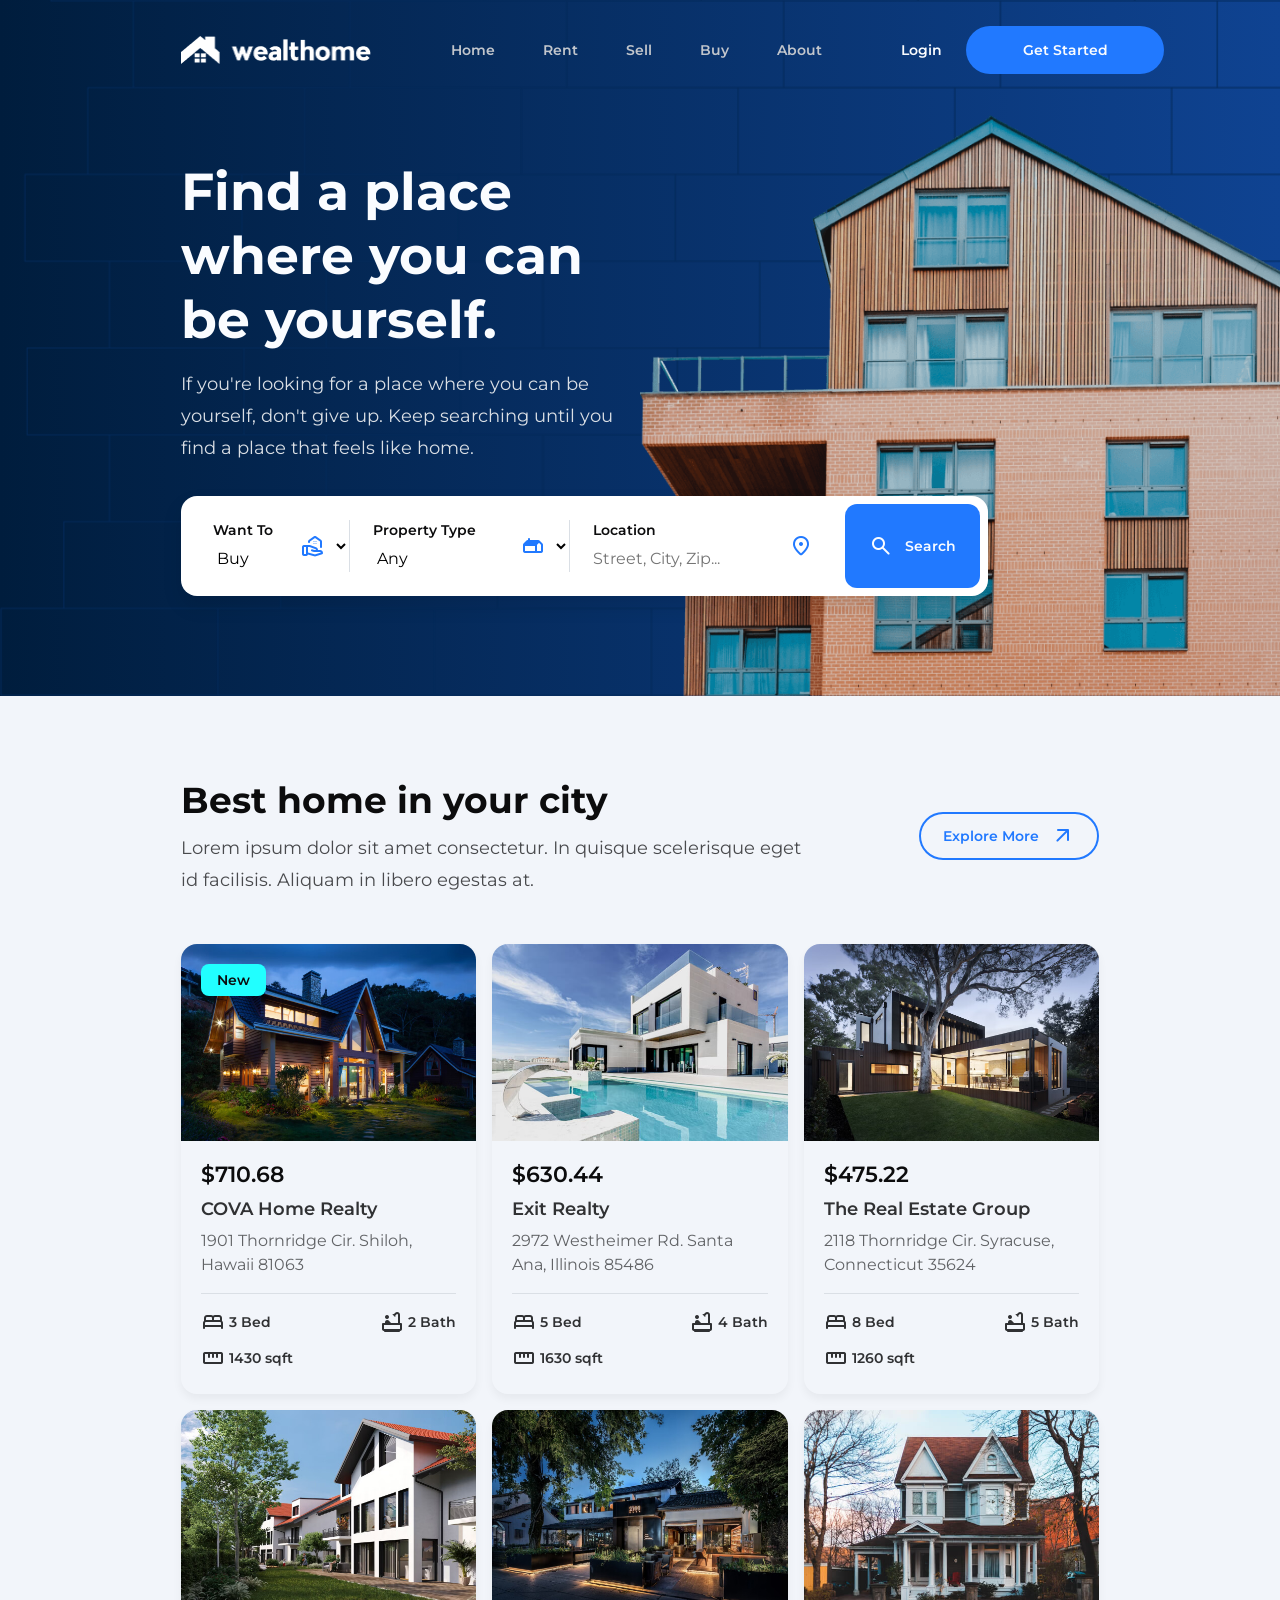
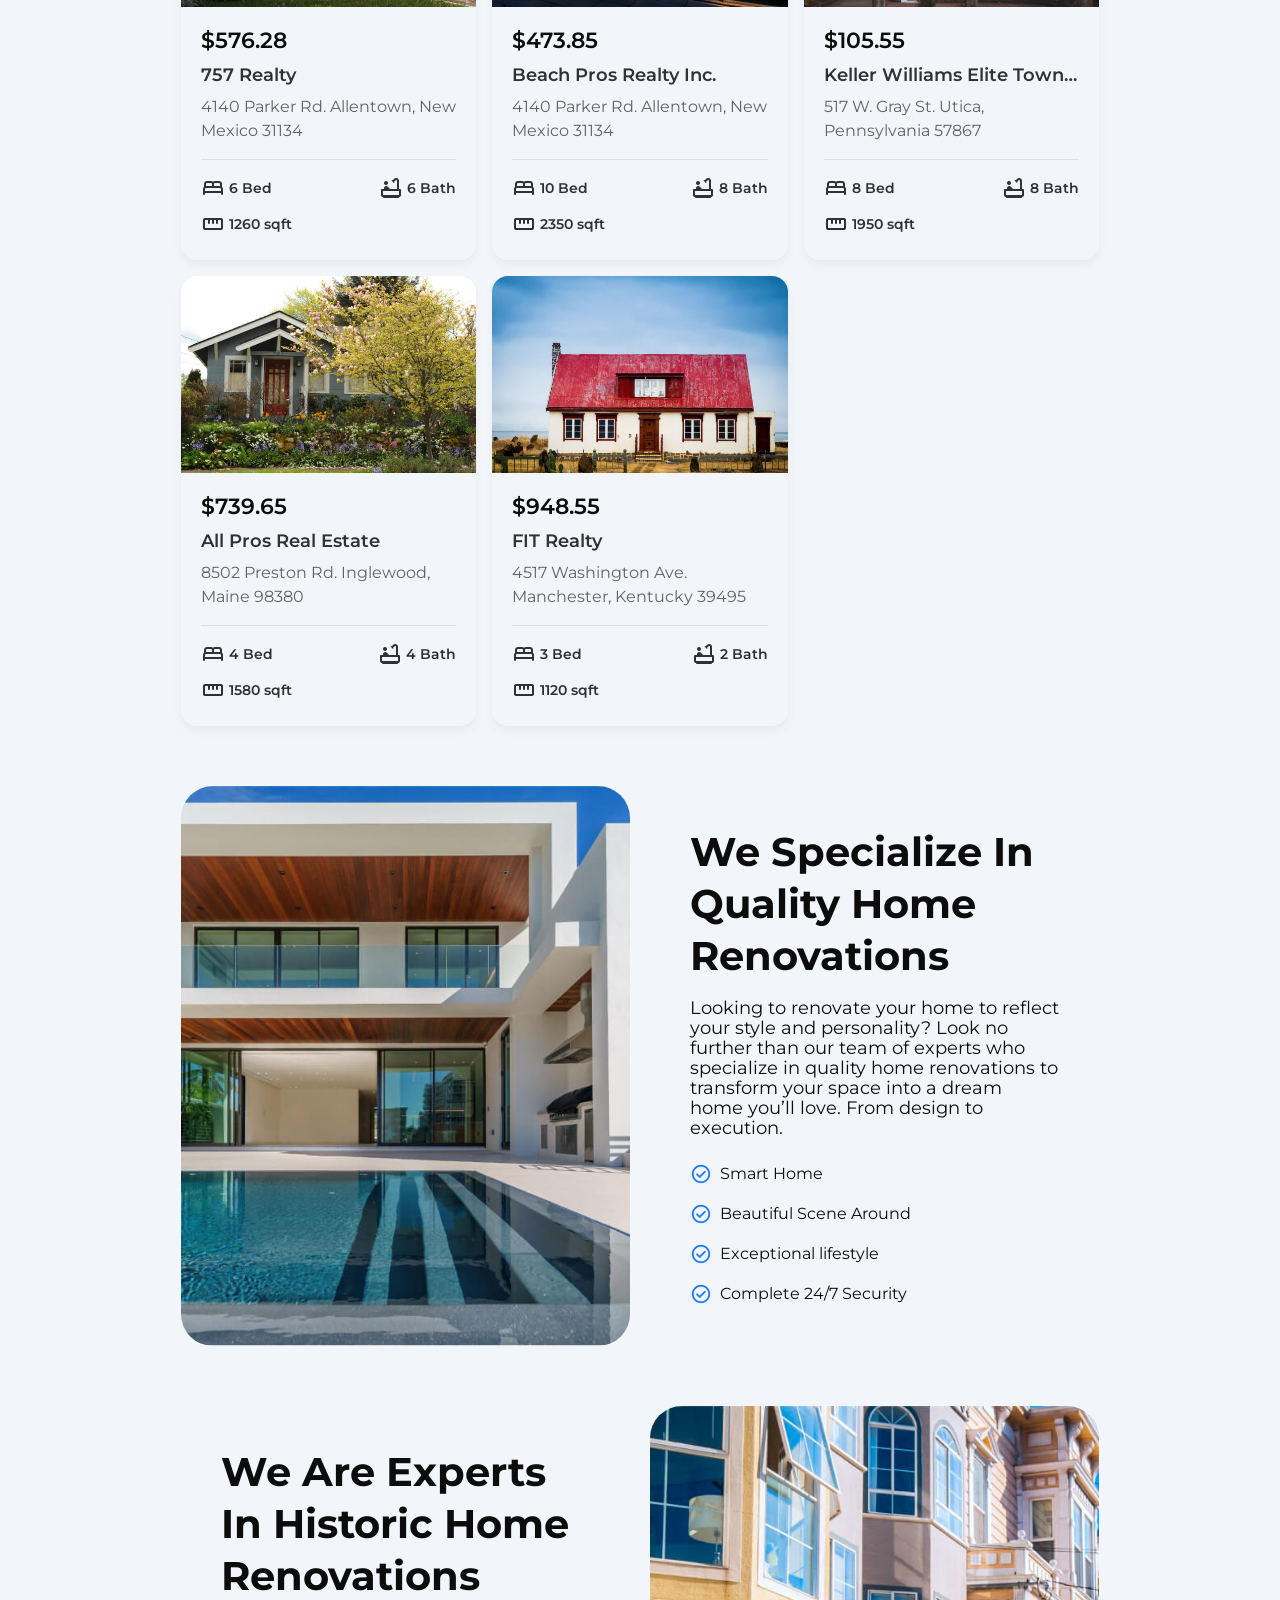
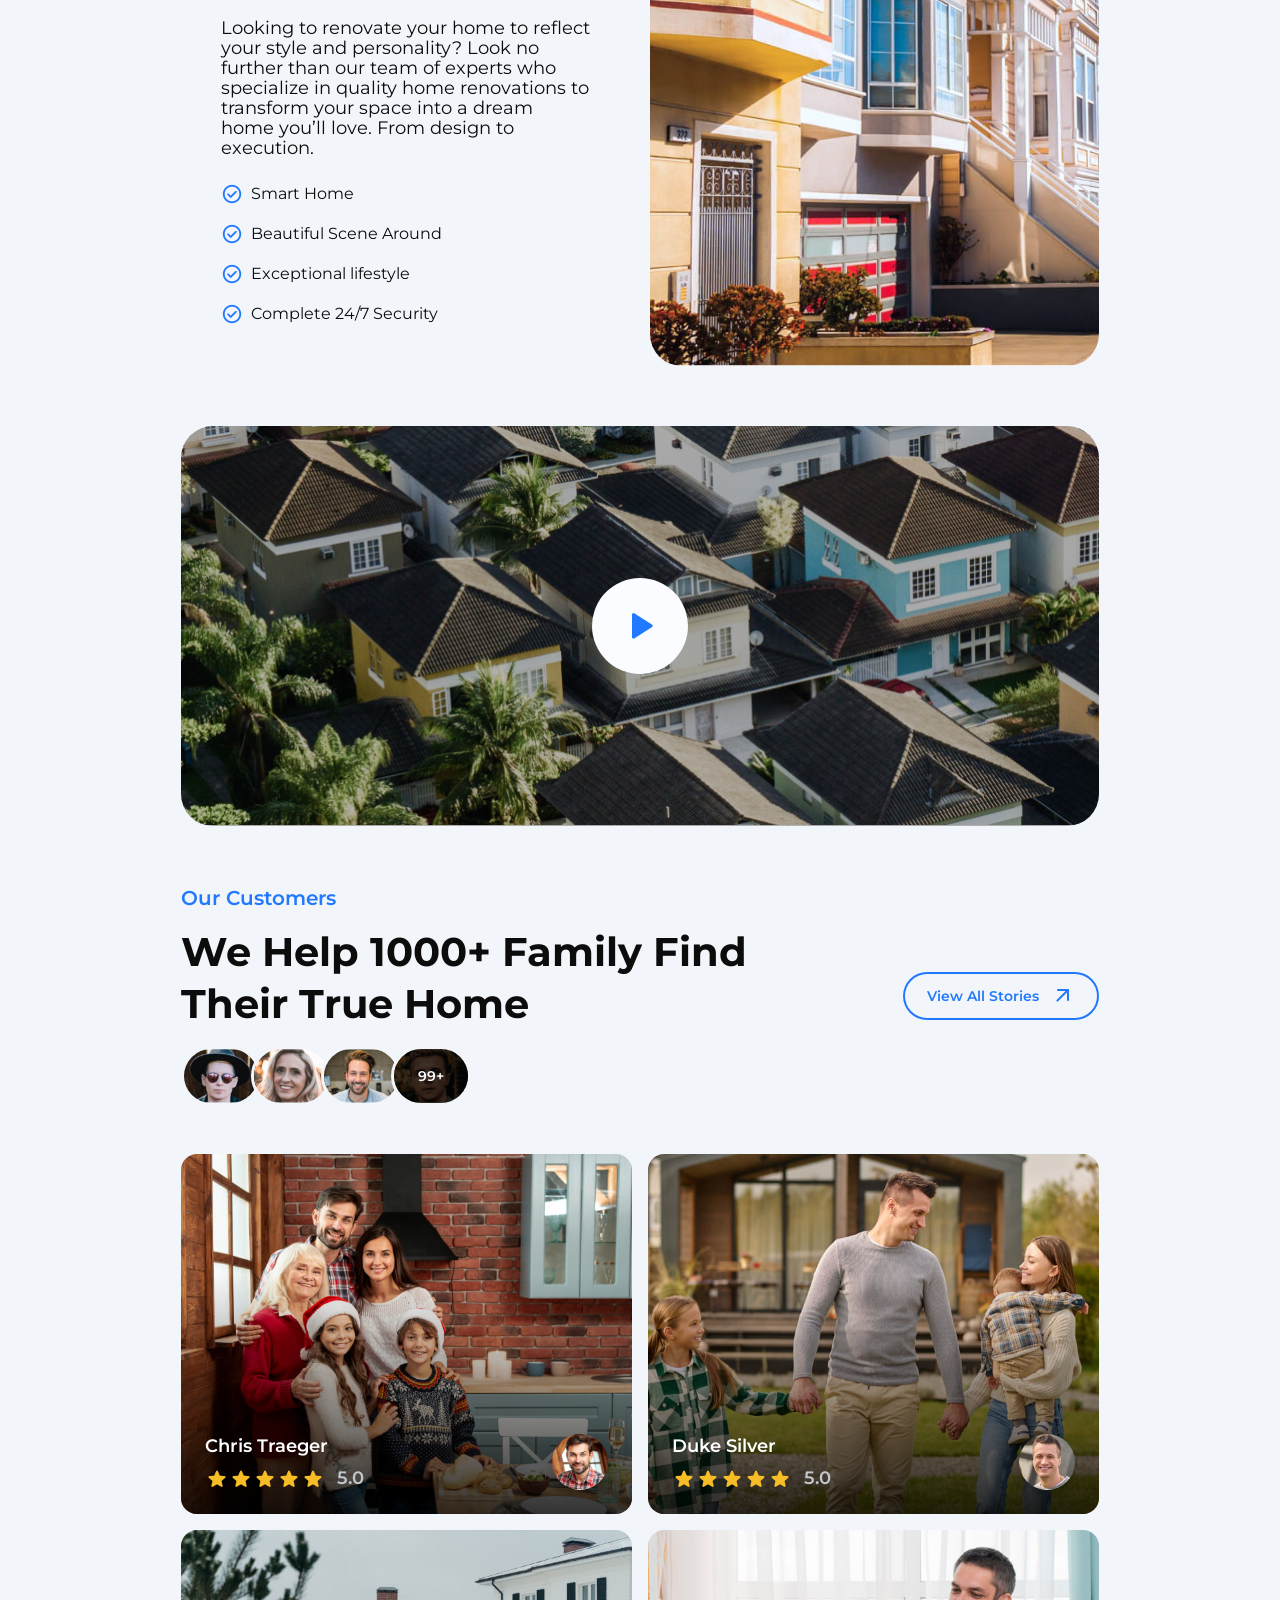
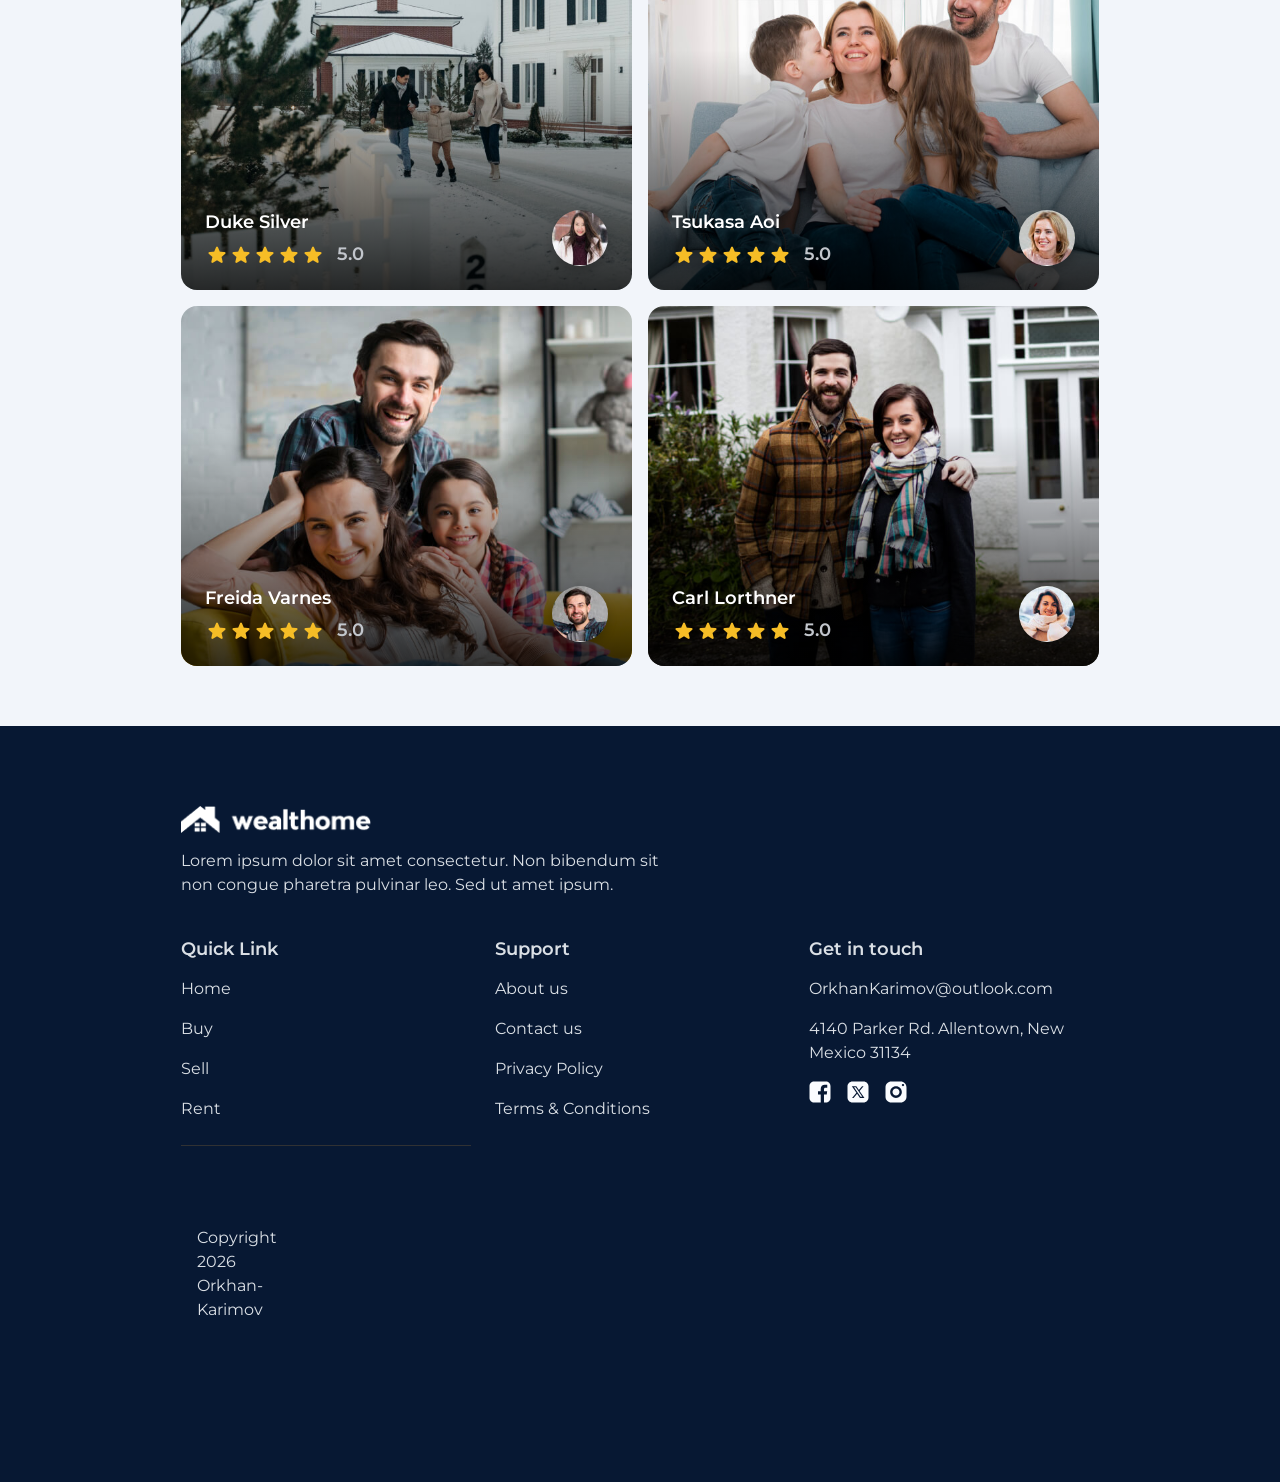
==== commit 98594d6d: "meqia queries completed & add property.js,render.js" ====
--- a/index.html
+++ b/index.html
@@ -199,605 +199,7 @@
               </a>
             </div>
 
-            <div class="property-list">
-              <div class="card">
-                <div class="card-banner">
-                  <figure
-                    class="img-holder"
-                    style="--width: 585; --height: 390"
-                  >
-                    <img
-                      src="./assets/images/property-1.jpg"
-                      width="585"
-                      ;
-                      height="390"
-                      ;
-                      alt="COVA Home Realty"
-                      class="img-cover"
-                    />
-                  </figure>
-
-                  <span class="badge label-medium">New</span>
-
-                  <button
-                    class="icon-btn fav-btn"
-                    aria-label="add to favorite"
-                    data-toggle-btn
-                  >
-                    <span class="material-symbols-rounded" aria-hidden="true"
-                      >favorite</span
-                    >
-                  </button>
-                </div>
-
-                <div class="card-content">
-                  <span class="title-large">$710.68</span>
-
-                  <h3>
-                    <a href="#" class="title-small card-title">
-                      COVA Home Realty
-                    </a>
-                  </h3>
-
-                  <address class="body-medium card-text">
-                    1901 Thornridge Cir. Shiloh, Hawaii 81063
-                  </address>
-
-                  <div class="card-meta-list">
-                    <div class="meta-item">
-                      <span
-                        class="material-symbols-rounded meta-icon"
-                        aria-hidden="true"
-                        >bed</span
-                      >
-
-                      <span class="meta-text label-medium">3 Bed</span>
-                    </div>
-
-                    <div class="meta-item">
-                      <span
-                        class="material-symbols-rounded meta-icon"
-                        aria-hidden="true"
-                        >bathtub</span
-                      >
-
-                      <span class="meta-text label-medium">2 Bath</span>
-                    </div>
-
-                    <div class="meta-item">
-                      <span
-                        class="material-symbols-rounded meta-icon"
-                        aria-hidden="true"
-                        >straighten</span
-                      >
-
-                      <span class="meta-text label-medium">1430 sqft</span>
-                    </div>
-                  </div>
-                </div>
-              </div>
-
-              <div class="card">
-                <div class="card-banner">
-                  <figure
-                    class="img-holder"
-                    style="--width: 585; --height: 390"
-                  >
-                    <img
-                      src="./assets/images/property-2.jpg"
-                      width="585"
-                      ;
-                      height="390"
-                      ;
-                      alt="Exit Realty"
-                      class="img-cover"
-                    />
-                  </figure>
-
-                  <button
-                    class="icon-btn fav-btn"
-                    aria-label="add to favorite"
-                    data-toggle-btn
-                  >
-                    <span class="material-symbols-rounded" aria-hidden="true"
-                      >favorite</span
-                    >
-                  </button>
-                </div>
-
-                <div class="card-content">
-                  <span class="title-large">$630.44</span>
-
-                  <h3>
-                    <a href="#" class="title-small card-title">
-                      COVA Home Realty
-                    </a>
-                  </h3>
-
-                  <address class="body-medium card-text">
-                    2972 Westheimer Rd. Santa Ana, Illinois 85486
-                  </address>
-
-                  <div class="card-meta-list">
-                    <div class="meta-item">
-                      <span
-                        class="material-symbols-rounded meta-icon"
-                        aria-hidden="true"
-                        >bed</span
-                      >
-
-                      <span class="meta-text label-medium">5 Bed</span>
-                    </div>
-
-                    <div class="meta-item">
-                      <span
-                        class="material-symbols-rounded meta-icon"
-                        aria-hidden="true"
-                        >bathtub</span
-                      >
-
-                      <span class="meta-text label-medium">4 Bath</span>
-                    </div>
-
-                    <div class="meta-item">
-                      <span
-                        class="material-symbols-rounded meta-icon"
-                        aria-hidden="true"
-                        >straighten</span
-                      >
-
-                      <span class="meta-text label-medium">1630 sqft</span>
-                    </div>
-                  </div>
-                </div>
-              </div>
-
-              <div class="card">
-                <div class="card-banner">
-                  <figure
-                    class="img-holder"
-                    style="--width: 585; --height: 390"
-                  >
-                    <img
-                      src="./assets/images/property-3.jpg"
-                      width="585"
-                      ;
-                      height="390"
-                      ;
-                      alt="The Real Estate Group"
-                      class="img-cover"
-                    />
-                  </figure>
-
-                  <button
-                    class="icon-btn fav-btn"
-                    aria-label="add to favorite"
-                    data-toggle-btn
-                  >
-                    <span class="material-symbols-rounded" aria-hidden="true"
-                      >favorite</span
-                    >
-                  </button>
-                </div>
-
-                <div class="card-content">
-                  <span class="title-large">$475.22</span>
-
-                  <h3>
-                    <a href="#" class="title-small card-title">
-                      The Real Estate Group
-                    </a>
-                  </h3>
-
-                  <address class="body-medium card-text">
-                    2118 Thornridge Cir. Syracuse, Connecticut 35624
-                  </address>
-
-                  <div class="card-meta-list">
-                    <div class="meta-item">
-                      <span
-                        class="material-symbols-rounded meta-icon"
-                        aria-hidden="true"
-                        >bed</span
-                      >
-
-                      <span class="meta-text label-medium">8 Bed</span>
-                    </div>
-
-                    <div class="meta-item">
-                      <span
-                        class="material-symbols-rounded meta-icon"
-                        aria-hidden="true"
-                        >bathtub</span
-                      >
-
-                      <span class="meta-text label-medium">5 Bath</span>
-                    </div>
-
-                    <div class="meta-item">
-                      <span
-                        class="material-symbols-rounded meta-icon"
-                        aria-hidden="true"
-                        >straighten</span
-                      >
-
-                      <span class="meta-text label-medium">1260 sqft</span>
-                    </div>
-                  </div>
-                </div>
-              </div>
-
-              <div class="card">
-                <div class="card-banner">
-                  <figure
-                    class="img-holder"
-                    style="--width: 585; --height: 390"
-                  >
-                    <img
-                      src="./assets/images/property-4.jpg"
-                      width="585"
-                      ;
-                      height="390"
-                      ;
-                      alt="757 Realty"
-                      class="img-cover"
-                    />
-                  </figure>
-
-                  <button
-                    class="icon-btn fav-btn"
-                    aria-label="add to favorite"
-                    data-toggle-btn
-                  >
-                    <span class="material-symbols-rounded" aria-hidden="true"
-                      >favorite</span
-                    >
-                  </button>
-                </div>
-
-                <div class="card-content">
-                  <span class="title-large">$576.28</span>
-
-                  <h3>
-                    <a href="#" class="title-small card-title"> 757 Realty </a>
-                  </h3>
-
-                  <address class="body-medium card-text">
-                    4140 Parker Rd. Allentown, New Mexico 31134
-                  </address>
-
-                  <div class="card-meta-list">
-                    <div class="meta-item">
-                      <span
-                        class="material-symbols-rounded meta-icon"
-                        aria-hidden="true"
-                        >bed</span
-                      >
-
-                      <span class="meta-text label-medium">6 Bed</span>
-                    </div>
-
-                    <div class="meta-item">
-                      <span
-                        class="material-symbols-rounded meta-icon"
-                        aria-hidden="true"
-                        >bathtub</span
-                      >
-
-                      <span class="meta-text label-medium">6 Bath</span>
-                    </div>
-
-                    <div class="meta-item">
-                      <span
-                        class="material-symbols-rounded meta-icon"
-                        aria-hidden="true"
-                        >straighten</span
-                      >
-
-                      <span class="meta-text label-medium">1260 sqft</span>
-                    </div>
-                  </div>
-                </div>
-              </div>
-
-              <div class="card">
-                <div class="card-banner">
-                  <figure
-                    class="img-holder"
-                    style="--width: 585; --height: 390"
-                  >
-                    <img
-                      src="./assets/images/property-5.jpg"
-                      width="585"
-                      ;
-                      height="390"
-                      ;
-                      alt="Beach Pros Realty Inc."
-                      class="img-cover"
-                    />
-                  </figure>
-
-                  <button
-                    class="icon-btn fav-btn"
-                    aria-label="add to favorite"
-                    data-toggle-btn
-                  >
-                    <span class="material-symbols-rounded" aria-hidden="true"
-                      >favorite</span
-                    >
-                  </button>
-                </div>
-
-                <div class="card-content">
-                  <span class="title-large">$473.85</span>
-
-                  <h3>
-                    <a href="#" class="title-small card-title">
-                      Beach Pros Realty Inc.
-                    </a>
-                  </h3>
-
-                  <address class="body-medium card-text">
-                    4140 Parker Rd. Allentown, New Mexico 31134
-                  </address>
-
-                  <div class="card-meta-list">
-                    <div class="meta-item">
-                      <span
-                        class="material-symbols-rounded meta-icon"
-                        aria-hidden="true"
-                        >bed</span
-                      >
-
-                      <span class="meta-text label-medium">10 Bed</span>
-                    </div>
-
-                    <div class="meta-item">
-                      <span
-                        class="material-symbols-rounded meta-icon"
-                        aria-hidden="true"
-                        >bathtub</span
-                      >
-
-                      <span class="meta-text label-medium">8 Bath</span>
-                    </div>
-
-                    <div class="meta-item">
-                      <span
-                        class="material-symbols-rounded meta-icon"
-                        aria-hidden="true"
-                        >straighten</span
-                      >
-
-                      <span class="meta-text label-medium">2350 sqft</span>
-                    </div>
-                  </div>
-                </div>
-              </div>
-
-              <div class="card">
-                <div class="card-banner">
-                  <figure
-                    class="img-holder"
-                    style="--width: 585; --height: 390"
-                  >
-                    <img
-                      src="./assets/images/property-6.jpg"
-                      width="585"
-                      ;
-                      height="390"
-                      ;
-                      alt="Keller Williams Elite Town Center"
-                      class="img-cover"
-                    />
-                  </figure>
-
-                  <button
-                    class="icon-btn fav-btn"
-                    aria-label="add to favorite"
-                    data-toggle-btn
-                  >
-                    <span class="material-symbols-rounded" aria-hidden="true"
-                      >favorite</span
-                    >
-                  </button>
-                </div>
-
-                <div class="card-content">
-                  <span class="title-large">$105.55</span>
-
-                  <h3>
-                    <a href="#" class="title-small card-title">
-                      Keller Williams Elite Town Center
-                    </a>
-                  </h3>
-
-                  <address class="body-medium card-text">
-                    517 W. Gray St. Utica, Pennsylvania 57867
-                  </address>
-
-                  <div class="card-meta-list">
-                    <div class="meta-item">
-                      <span
-                        class="material-symbols-rounded meta-icon"
-                        aria-hidden="true"
-                        >bed</span
-                      >
-
-                      <span class="meta-text label-medium">8 Bed</span>
-                    </div>
-
-                    <div class="meta-item">
-                      <span
-                        class="material-symbols-rounded meta-icon"
-                        aria-hidden="true"
-                        >bathtub</span
-                      >
-
-                      <span class="meta-text label-medium">8 Bath</span>
-                    </div>
-
-                    <div class="meta-item">
-                      <span
-                        class="material-symbols-rounded meta-icon"
-                        aria-hidden="true"
-                        >straighten</span
-                      >
-
-                      <span class="meta-text label-medium">1950 sqft</span>
-                    </div>
-                  </div>
-                </div>
-              </div>
-
-              <div class="card">
-                <div class="card-banner">
-                  <figure
-                    class="img-holder"
-                    style="--width: 585; --height: 390"
-                  >
-                    <img
-                      src="./assets/images/property-7.jpg"
-                      width="585"
-                      ;
-                      height="390"
-                      ;
-                      alt="All Pros Real Estate"
-                      class="img-cover"
-                    />
-                  </figure>
-
-                  <button
-                    class="icon-btn fav-btn"
-                    aria-label="add to favorite"
-                    data-toggle-btn
-                  >
-                    <span class="material-symbols-rounded" aria-hidden="true"
-                      >favorite</span
-                    >
-                  </button>
-                </div>
-
-                <div class="card-content">
-                  <span class="title-large">$739.65</span>
-
-                  <h3>
-                    <a href="#" class="title-small card-title">
-                      All Pros Real Estate
-                    </a>
-                  </h3>
-
-                  <address class="body-medium card-text">
-                    8502 Preston Rd. Inglewood, Maine 98380
-                  </address>
-
-                  <div class="card-meta-list">
-                    <div class="meta-item">
-                      <span
-                        class="material-symbols-rounded meta-icon"
-                        aria-hidden="true"
-                        >bed</span
-                      >
-
-                      <span class="meta-text label-medium">4 Bed</span>
-                    </div>
-
-                    <div class="meta-item">
-                      <span
-                        class="material-symbols-rounded meta-icon"
-                        aria-hidden="true"
-                        >bathtub</span
-                      >
-
-                      <span class="meta-text label-medium">4 Bath</span>
-                    </div>
-
-                    <div class="meta-item">
-                      <span
-                        class="material-symbols-rounded meta-icon"
-                        aria-hidden="true"
-                        >straighten</span
-                      >
-
-                      <span class="meta-text label-medium">1580 sqft</span>
-                    </div>
-                  </div>
-                </div>
-              </div>
-
-              <div class="card">
-                <div class="card-banner">
-                  <figure
-                    class="img-holder"
-                    style="--width: 585; --height: 390"
-                  >
-                    <img
-                      src="./assets/images/property-8.jpg"
-                      width="585"
-                      ;
-                      height="390"
-                      ;
-                      alt="FIT Realty"
-                      class="img-cover"
-                    />
-                  </figure>
-
-                  <button
-                    class="icon-btn fav-btn"
-                    aria-label="add to favorite"
-                    data-toggle-btn
-                  >
-                    <span class="material-symbols-rounded" aria-hidden="true"
-                      >favorite</span
-                    >
-                  </button>
-                </div>
-
-                <div class="card-content">
-                  <span class="title-large">$948.55</span>
-
-                  <h3>
-                    <a href="#" class="title-small card-title"> FIT Realty </a>
-                  </h3>
-
-                  <address class="body-medium card-text">
-                    4517 Washington Ave. Manchester, Kentucky 39495
-                  </address>
-
-                  <div class="card-meta-list">
-                    <div class="meta-item">
-                      <span
-                        class="material-symbols-rounded meta-icon"
-                        aria-hidden="true"
-                        >bed</span
-                      >
-
-                      <span class="meta-text label-medium">3 Bed</span>
-                    </div>
-
-                    <div class="meta-item">
-                      <span
-                        class="material-symbols-rounded meta-icon"
-                        aria-hidden="true"
-                        >bathtub</span
-                      >
-
-                      <span class="meta-text label-medium">2 Bath</span>
-                    </div>
-
-                    <div class="meta-item">
-                      <span
-                        class="material-symbols-rounded meta-icon"
-                        aria-hidden="true"
-                        >straighten</span
-                      >
-
-                      <span class="meta-text label-medium">1120 sqft</span>
-                    </div>
-                  </div>
-                </div>
-              </div>
-            </div>
+       <div class="property-list" id="propertyList"></div>
           </div>
         </section>
 
@@ -1316,12 +718,9 @@
         </footer>
       </article>
     </main>
-    <script src="./assets/js/script.js" defer></script>
+<script src="./assets/js/propety.js" defer></script>
+<script src="./assets/js/render.js" defer></script>
+<script src="./assets/js/script.js" defer></script>
   </body>
 </html>
 
-<!-- 1saat 32 deqiqe 23saniye
-
-https://www.youtube.com/watch?v=bKjpNrbMyvc&list=PLasZMtSCguZZw7l7i0BxPNKAxcmBGfAU9
- 
--->
--- a/assets/css/style.css
+++ b/assets/css/style.css
@@ -42,7 +42,7 @@
   /* font family */
   --font-primary: "Montserrat", sans-serif;
 
-  /* font sizw */
+  /* font size */
   --fs-base: 62.5%;
   --fs-headline-large: 3.6rem;
   --fs-headline-medium: 2.8rem;
@@ -68,14 +68,14 @@
   --lh-label-large: 24px;
   --lh-label-medium: 20px;
 
-  /* font wheight */
+  /* font weight */
   --weight-bold: 700;
   --weight-semiBold: 600;
   --weight-regular: 400;
 
   /* letter spacing */
-  --traking-n-025: -0.25px;
-  --traking-p-05: 0.5px;
+  --tracking-n-025: -0.25px;
+  --tracking-p-05: 0.5px;
 
   /* radius */
   --radius-small: 8px;
@@ -156,7 +156,7 @@
 
 section {
   appearance: none;
-  -webkit-apperance: none;
+  -webkit-appearance: none;
   -moz-appearance: none;
 }
 
@@ -371,65 +371,61 @@
   overflow: hidden;
   box-shadow: var(--shadow-2);
   transition: var(--transition-duration-quick) var(--transition-easing-quick);
-  
 }
 
 .card:where(:hover, :focus-within) {
   box-shadow: var(--shadow-4);
 }
 
-.card-banner{
+.card-banner {
   position: relative;
 }
 
-.card-banner .img-cover{
+.card-banner .img-cover {
   transition: var(--transition-duration-smooth) var(--transition-easing-quick);
-
-}
-
-.card:where(:hover, :focus-within) .img-cover{
+}
+
+.card:where(:hover, :focus-within) .img-cover {
   scale: 1.05;
   rotate: 2deg;
 }
 
-.card :where(.badge, .icon-btn){
+.card :where(.badge, .icon-btn) {
   position: absolute;
   top: 20px;
 }
 
-.card .badge{
+.card .badge {
   left: 20px;
 }
 
-.card .icon-btn{
+.card .icon-btn {
   right: 20px;
   opacity: 0;
   visibility: hidden;
   scale: 0.8;
   transition: var(--transition-duration-quick) var(--transition-easing-quick);
-
-}
-
-.fav-btn{
-    color: var(--error-100);
-}
-
-.fav-btn.active .material-symbols-rounded{
-  font-variation-settings: 'FILL' 1;
-}
-
-
-.card:where(:hover, :focus-within) .icon-btn{
+}
+
+.fav-btn {
+  color: var(--error-100);
+}
+
+.fav-btn.active .material-symbols-rounded {
+  font-variation-settings: "FILL" 1;
+}
+
+.card:where(:hover, :focus-within) .icon-btn {
   scale: 1;
   opacity: 1;
   visibility: visible;
 }
 
-.card-content{
+.card-content {
   padding: 20px 20px 24px;
 }
 
-.card-title{
+.card-title {
   margin-block: 8px;
   color: var(--neutral-20);
   white-space: nowrap;
@@ -438,15 +434,15 @@
   transition: var(--transition-duration-quick) var(--transition-easing-quick);
 }
 
-.card-title:where(:hover, :focus-visible){
+.card-title:where(:hover, :focus-visible) {
   color: var(--primary-100);
 }
 
-.card-text{
+.card-text {
   color: var(--neutral-40);
 }
 
-.card-meta-list{
+.card-meta-list {
   padding-block-start: 16px;
   margin-block-start: 16px;
   border-block-start: 1px solid var(--neutral-90);
@@ -457,7 +453,7 @@
   gap: 12px;
 }
 
-.card .meta-item{
+.card .meta-item {
   display: flex;
   align-items: center;
   gap: 4px;
@@ -563,6 +559,8 @@
 
 .hero-banner {
   display: none;
+  position: relative;
+  z-index: 1;
 }
 
 .hero {
@@ -577,6 +575,12 @@
 .hero-title {
   color: var(--neutral-100);
 }
+
+.hero-content {
+  position: relative;
+  z-index: 2;
+}
+
 .hero-text {
   margin-block: 16px 32px;
 }
@@ -647,81 +651,79 @@
 
 .hero .bg-pattern {
   position: absolute;
-  top: 50%;
-  left: 25%;
+  top: 0;
   right: 0;
-  translate: 0 50%;
-  min-height: 100%;
+  width: 100%;
+  height: 100%;
+  object-fit: cover;
   pointer-events: none;
-  z-index: 2;
+  z-index: -1;
 }
 
 /*-----------------------------------*\
   #PROPERTY
 \*-----------------------------------*/
- .property{
+.property {
   padding-block-start: 60px;
- }
-
- .property .section-text{
+}
+
+.property .section-text {
   margin-block: 8px 16px;
   color: var(--neutral-30);
- }
-
- .property-list{
+}
+
+.property-list {
   display: grid;
-  grid-template-columns: repeat(auto-fit, minmax(280px,1fr));
+  grid-template-columns: repeat(auto-fit, minmax(280px, 1fr));
   gap: 16px;
- }
+}
 /*-----------------------------------*\
   #FEATURE
 \*-----------------------------------*/
 
-  .feature-banner{
-    aspect-ratio: 3 / 2;
-    overflow: hidden;
-    border-radius: var(--radius-extra-large);
-    
-}
-
-.feature-content{
+.feature-banner {
+  aspect-ratio: 3 / 2;
+  overflow: hidden;
+  border-radius: var(--radius-extra-large);
+}
+
+.feature-content {
   padding: 24px 16px 0;
 }
 
 .feature-content .feature-text {
-margin-block: 16px;
+  margin-block: 16px;
 }
 
 .feature-text .feature-item {
-  color:  var(--neutral-30);
-}
-
-.feature-list{
+  color: var(--neutral-30);
+}
+
+.feature-list {
   display: grid;
   gap: 12px;
 }
 
-.feature-item{
+.feature-item {
   display: flex;
   align-items: center;
   gap: 8px;
 }
 
-.feature-icon{
+.feature-icon {
   color: var(--primary-100);
   font-size: 2.2rem;
 }
 
-
 /*-----------------------------------*\
   #VIDEO
 \*-----------------------------------*/
 
-
-.video-card{
+.video-card {
   height: 260px;
   border-radius: 32px;
-  background: linear-gradient(0deg,#0000004D, #0000004d),url('../images/video-card.jpg');
+  background:
+    linear-gradient(0deg, #0000004d, #0000004d), url("../images/video-card.jpg");
   background-repeat: no-repeat;
   background-size: cover;
   display: grid;
@@ -750,28 +752,26 @@
   }
 }
 
-.play-btn .material-symbols-rounded{
+.play-btn .material-symbols-rounded {
   font-size: 4rem;
-  font-variation-settings: 'FILL' 1;
+  font-variation-settings: "FILL" 1;
 }
 /*-----------------------------------*\
   #STORY
 \*-----------------------------------*/
 
-
-
-.story .section-subtitle{
+.story .section-subtitle {
   color: var(--primary-100);
 }
 
-.story .section-title{
+.story .section-title {
   margin-block: 12px;
 }
-.avatar-list{
+.avatar-list {
   display: flex;
 }
 
-.avatar{
+.avatar {
   position: relative;
   width: 60px;
   height: 46px;
@@ -780,51 +780,48 @@
   overflow: hidden;
 }
 
-.avatar:not(:first-child){
+.avatar:not(:first-child) {
   margin-inline-start: -10px;
 }
 
-.avatar .overlay-content{
+.avatar .overlay-content {
   position: absolute;
   inset: 0;
   display: grid;
   place-items: center;
-  background-color: #000000BF;
+  background-color: #000000bf;
   color: var(--neutral-100);
 }
 
-
-.story .title-wrapper{
+.story .title-wrapper {
   display: grid;
   gap: 16px;
 }
 
-.story-list{
-    display: grid;
+.story-list {
+  display: grid;
   gap: 16px;
 }
 
-.story-card{
-    position: relative;
-    height: 360px;
-    background-repeat: no-repeat;
-    background-size: cover;
-    background-position: center;
-    border-radius: var(--radius-large) ;
-    overflow: hidden;
-    transition: var(--transition-duration-quick) var(--transition-easing-quick);
-    
-}
-
-.story-card:where(:hover, :focus-visible){
+.story-card {
+  position: relative;
+  height: 360px;
+  background-repeat: no-repeat;
+  background-size: cover;
+  background-position: center;
+  border-radius: var(--radius-large);
+  overflow: hidden;
+  transition: var(--transition-duration-quick) var(--transition-easing-quick);
+}
+
+.story-card:where(:hover, :focus-visible) {
   scale: 0.99;
-
-}
-
-.story-card .overlay-content{
+}
+
+.story-card .overlay-content {
   position: absolute;
   inset: 0;
-  background: linear-gradient(180deg,#00000000 33.33%, #000000cc 100%);
+  background: linear-gradient(180deg, #00000000 33.33%, #000000cc 100%);
   color: var(--white);
   display: flex;
   justify-content: space-between;
@@ -832,36 +829,493 @@
   padding: 24px;
 }
 
-.story-card .rating-wrapper{
+.story-card .rating-wrapper {
   display: flex;
   align-items: center;
   margin-block-start: 8px;
 }
 
-.story-card .rating-text{
+.story-card .rating-text {
   margin-inline-start: 12px;
   color: var(--neutral-80);
 }
 
-.story-card .material-symbols-rounded{
-  font-variation-settings: 'FILL' 1;
+.story-card .material-symbols-rounded {
+  font-variation-settings: "FILL" 1;
   color: var(--yellow);
 }
 
-.story-card .card-avatar{
+.story-card .card-avatar {
   width: 56px;
   height: 56px;
   border-radius: var(--radius-circle);
   box-shadow: var(--shadow-3);
   overflow: hidden;
-  
-}
-
+}
 
 /*-----------------------------------*\
   #FOOTER
 \*-----------------------------------*/
 
+.footer {
+  background-color: var(--primary-20);
+  color: var(--neutral-90);
+}
+
+.footer-top .container {
+  padding-block: 60px;
+  display: grid;
+  gap: 24px;
+}
+
+.footer-text {
+  margin-block: 16px;
+}
+
+.footer-list-title {
+  margin-block-end: 16px;
+}
+
+.footer-list {
+  display: grid;
+  gap: 16px;
+}
+
+.footer-link {
+  transition: var(--transition-duration-quick) var(--transition-easing-quick);
+}
+
+.footer-link:where(:hover, :focus-visible) {
+  color: var(--primary-100);
+}
+
+.social-list {
+  display: flex;
+  gap: 16px;
+}
+
+.footer-bottom {
+  border-block-start: 1px solid var(--neutral-20);
+}
+
+.footer-bottom .container {
+  padding-block: 20px;
+  display: grid;
+  justify-content: center;
+}
+
 /*-----------------------------------*\
   #MEDIA QUERIES
 \*-----------------------------------*/
+
+/**
+* responsive for larger than 768px screen
+*/
+
+@media (min-width: 768px) {
+  /**
+* CUSTOM PROPERTY
+*/
+  :root {
+    /**
+  * TYPOGRAPHY
+  */
+    /* fons size*/
+
+    --fs-headline-large: 5.2rem;
+    --fs-headline-medium: 4rem;
+    --fs-headline-small: 3.6rem;
+
+    /* line height*/
+
+    --lh-headline-large: 64px;
+    --lh-headline-medium: 52px;
+    --lh-headline-small: 48px;
+  }
+
+  /**
+ * REUSED STYLE
+ */
+  .container {
+    max-width: 720px;
+  }
+  .title-wrapper,
+  .story .title-wrapper {
+    display: grid;
+    grid-template-columns: 1fr max-content;
+    align-items: center;
+    gap: 40px;
+    margin-block-end: 48px;
+  }
+
+  /**
+ * HERO
+ */
+
+  .hero {
+    padding-block: 160px 100px;
+  }
+  .search-bar {
+    grid-template-columns: 160px 160px 1fr max-content;
+    gap: 0;
+  }
+
+  .search-item .material-symbols-rounded {
+    display: none;
+  }
+
+  .search-item:not(:last-of-type)::after {
+    content: "";
+    position: absolute;
+    top: 16px;
+    left: 100%;
+    bottom: 16px;
+    width: 1px;
+    background-color: var(--neutral-90);
+  }
+
+  .search-btn {
+    height: 100%;
+    margin-inline-start: 8px;
+  }
+
+  /**
+ * PROPERTY
+ */
+
+  .property {
+    padding-block-start: 80px;
+  }
+
+  .property .section-text {
+    margin-block-end: 0;
+  }
+
+  /**
+ * FEATURE
+ */
+  .feature-content {
+    padding-block-start: 32px;
+  }
+
+  .feature-content .feature-text {
+    margin-block: 16px 24px;
+    line-height: 20px;
+  }
+
+  .feature-list {
+    grid-template-columns: 1fr 1fr;
+    gap: 16px;
+  }
+
+  /**
+ * VIDEO
+ */
+
+  .video-card {
+    height: 400px;
+  }
+  .play-btn {
+    width: 96px;
+    height: 96px;
+  }
+
+  .play-btn .material-symbols-rounded {
+    font-size: 4.8rem;
+  }
+
+  /**
+ * STORY
+ */
+
+  .story .section-title {
+    margin-block: 16px;
+  }
+  .avatar {
+    width: 80px;
+    height: 60px;
+  }
+
+  .story-list {
+    grid-template-columns: 1fr 1fr;
+  }
+
+  /**
+ * FOOTER
+ */
+
+  .footer-top .container {
+    padding-block: 80px;
+    grid-template-columns: repeat(3, 1fr);
+  }
+  .footer-brand {
+    grid-column: 1/4;
+  }
+  .footer-text {
+    max-width: 480px;
+  }
+}
+
+/**
+* responsive for larger than 992px screen
+*/
+
+@media (min-width: 992px) {
+  /**
+* CUSTOM PROPERTY
+*/
+  :root {
+    /**
+  * TYPOGRAPHY
+  */
+
+    /* fons size*/
+
+    --fs-body-large: 1.8rem;
+
+    /* line height*/
+
+    --lh-body-large: 32px;
+  }
+
+  /**
+  * REUSED STYLE
+  */
+
+  .container {
+    max-width: 950px;
+  }
+
+  /**
+  * HEADER
+  */
+  .nav-toggle-btn {
+    display: none;
+  }
+
+  .navbar,
+  .navbar-list,
+  .navbar-wrapper {
+    all: unset;
+    display: flex;
+    align-items: center;
+  }
+
+  .navbar,
+  .navbar-list {
+    flex-grow: 1;
+  }
+
+  .navbar-list {
+    justify-content: center;
+  }
+
+  .navbar-link,
+  .btn-link {
+    color: var(--neutral-80);
+    line-height: 48px;
+  }
+
+  .navbar-link {
+    padding: 0 24px;
+  }
+  :is(.navbar-link, .btn-link):is(:hover, :focus-visible),
+  .navbar-link.active {
+    color: var(--neutral-100);
+  }
+
+  .navbar-link.active {
+    position: relative;
+  }
+
+  .navbar-link.active::before {
+    content: "";
+    position: absolute;
+    left: 50%;
+    translate: -50% 0;
+    bottom: 8px;
+    width: 4px;
+    height: 4px;
+    border-radius: var(--radius-circle);
+    background-color: var(--neutral-100);
+  }
+
+  .btn-link {
+    color: var(--neutral-100);
+    border: none;
+    padding: 0;
+  }
+  .navbar .btn {
+    max-width: max-content;
+  }
+  .navbar-wrapper {
+    gap: 24px;
+  }
+
+  /**
+  * HERO
+  */
+  .hero .container {
+    display: grid;
+    grid-template-columns: repeat(12, 1fr);
+    gap: 20px;
+  }
+
+  .hero-content {
+    grid-column: 1 / 7;
+  }
+
+  .search-bar {
+    min-width: max-content;
+    grid-template-columns: 160px 220px 1fr max-content;
+  }
+
+  .search-item .search-item-field {
+    height: 84px;
+    padding-inline: 24px;
+    padding-block-end: 16px;
+  }
+
+  .search-item .label {
+    top: 16px;
+    left: 24px;
+  }
+  .search-item .material-symbols-rounded {
+    display: block;
+    right: 24px;
+  }
+  .hero-banner {
+    display: block;
+    position: absolute;
+    bottom: 0;
+    left: 50%;
+    max-width: 720px;
+    z-index: 1;
+  }
+
+  /**
+  * PROPERTY
+  */
+
+  .property .section-text {
+    max-width: 640px;
+  }
+
+  /**
+  * FEATURE
+  */
+
+  .feature .container {
+    display: grid;
+    grid-template-columns: 1fr 1fr;
+    gap: 20px;
+  }
+
+  .feature-content {
+    padding: 40px;
+  }
+  .feature-list {
+    grid-template-columns: 1fr;
+  }
+  .feature-banner {
+    aspect-ratio: auto;
+  }
+  .feature-2 .feature-banner {
+    order: 1;
+  }
+}
+
+/**
+* responsive for larger than 1440px screen
+*/
+
+@media (min-width: 1440px) {
+  /**
+  * CUSTOM PROPERTY
+  */
+
+  :root {
+    /**
+      * TYPOGRAPHY
+      */
+
+    /* font size*/
+
+    --fs-headline-large: 7.2rem;
+    --fs-headline-medium: 5.4rem;
+    /*  line height*/
+    --lh-headline-large: 92px;
+    --lh-headline-medium: 72px;
+  }
+  /**
+  * REUSED STYLE
+  */
+  .container {
+    max-width: 1460px;
+  }
+
+  /**
+  * HERO
+  */
+  .hero .container {
+    min-height: 580px;
+    align-items: center;
+  }
+
+  .hero-content {
+    grid-column: 1 / 6;
+  }
+
+  .hero-banner {
+    max-width: 820px;
+    width: 100%;
+    left: calc(50% - 108px);
+  }
+  .hero .bg-pattern {
+    left: 36%;
+  }
+
+  /**
+  * FEATURE
+  */
+
+  .feature-content {
+    padding: 60px;
+  }
+  .feature-list {
+    grid-template-columns: 1fr 1fr;
+    gap: 20px;
+  }
+
+  /**
+  * STORY
+  */
+
+  .story .section-title {
+    max-width: 820px;
+  }
+  .story-list {
+    grid-template-columns: repeat(12, 1fr);
+  }
+
+  .story-card:where(:nth-child(1), :nth-child(6)) {
+    grid-column: span 3;
+  }
+  .story-card:where(:nth-child(3), :nth-child(5)) {
+    grid-column: span 4;
+  }
+  .story-card:where(:nth-child(2), :nth-child(4)) {
+    grid-column: span 5;
+  }
+  /**
+    * FOOTER
+    */
+  
+  .footer-brand {
+    grid-column: auto;
+  }
+  
+  .footer-top .container {
+    grid-template-columns: 580px repeat(3, 1fr);
+  }
+}
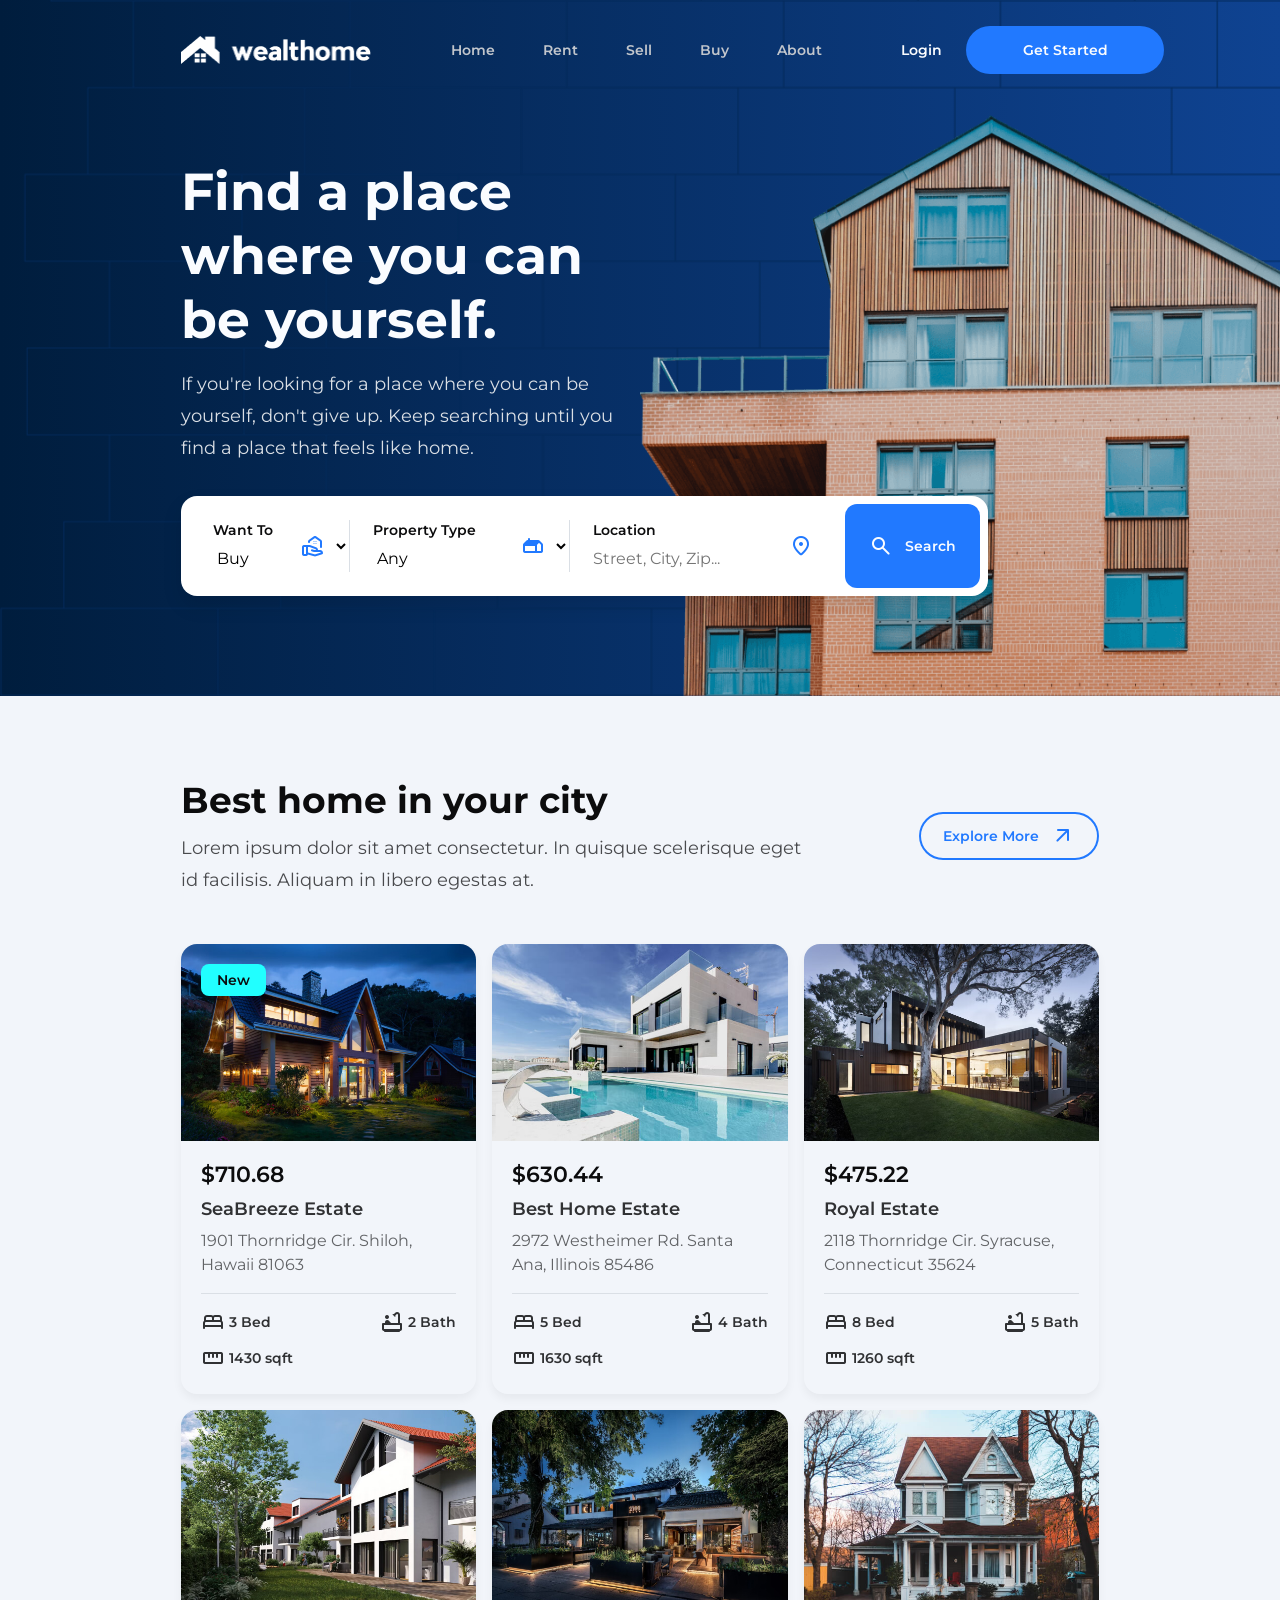
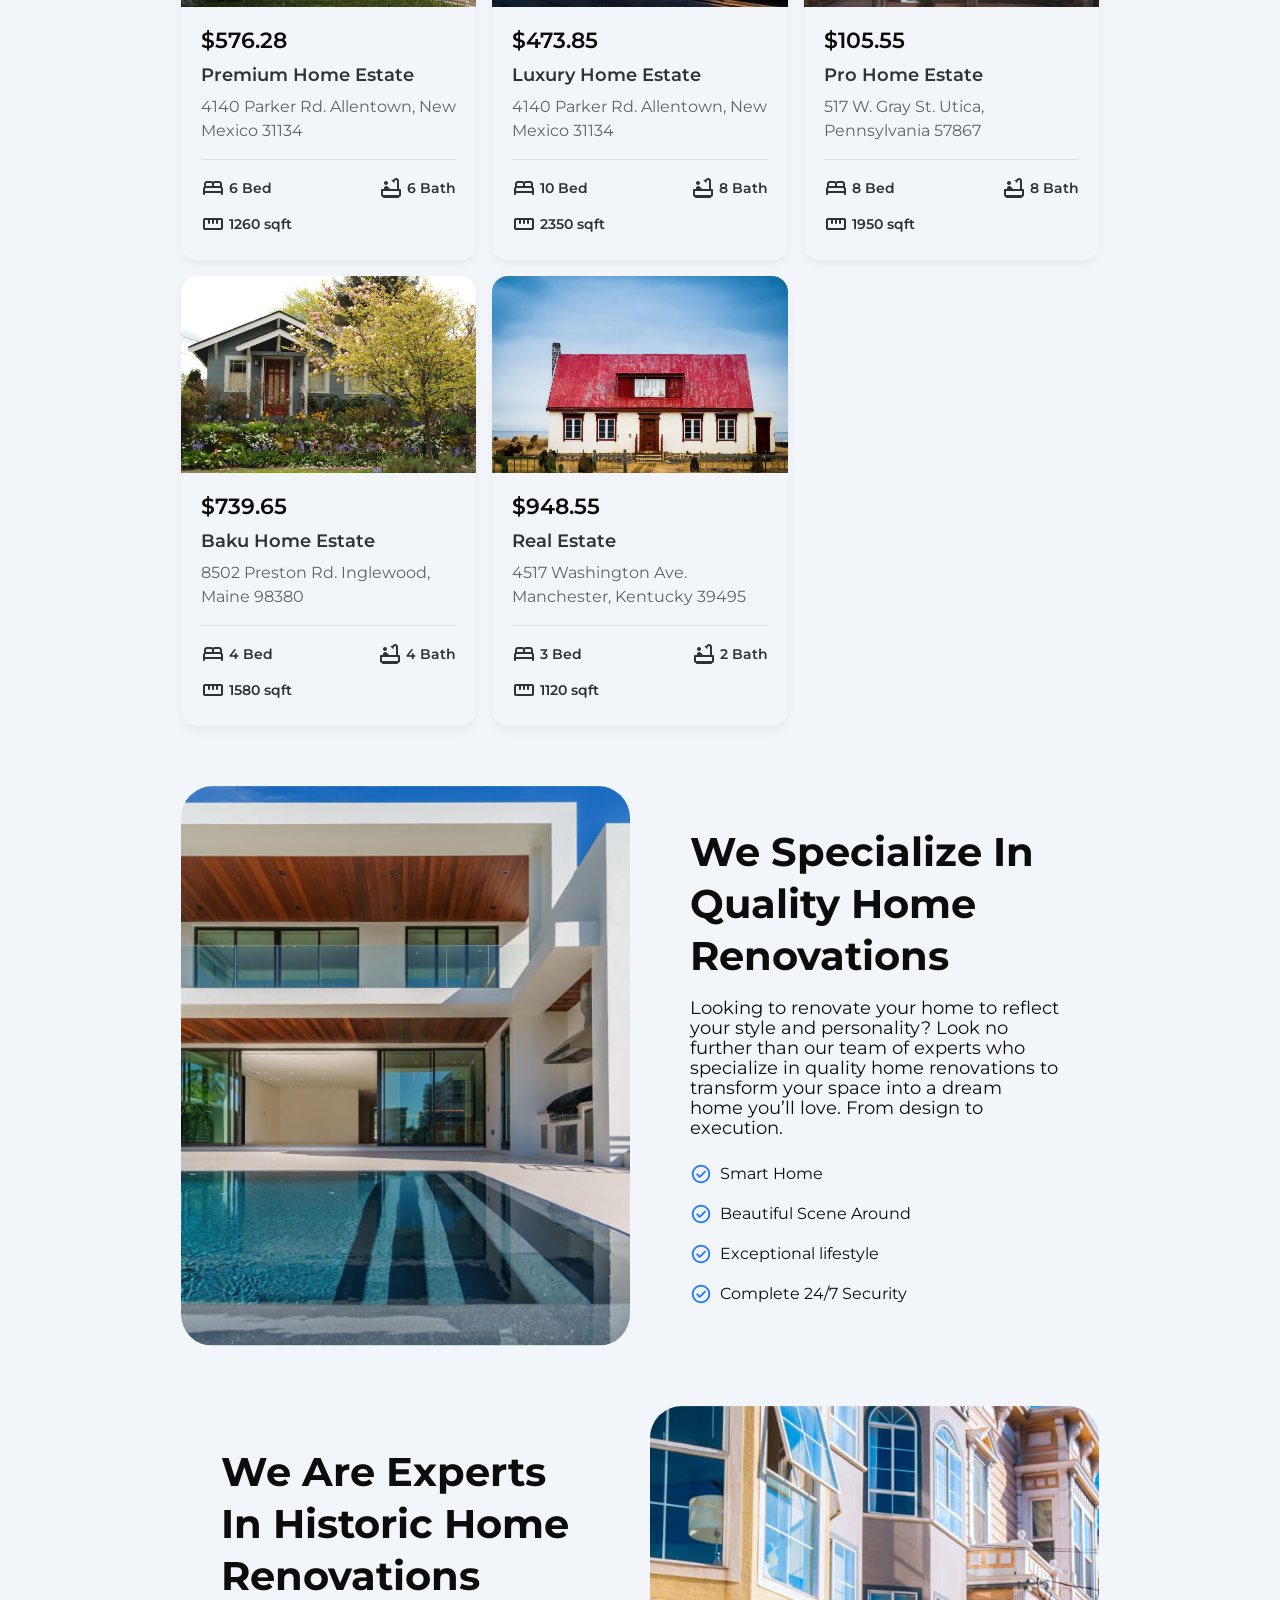
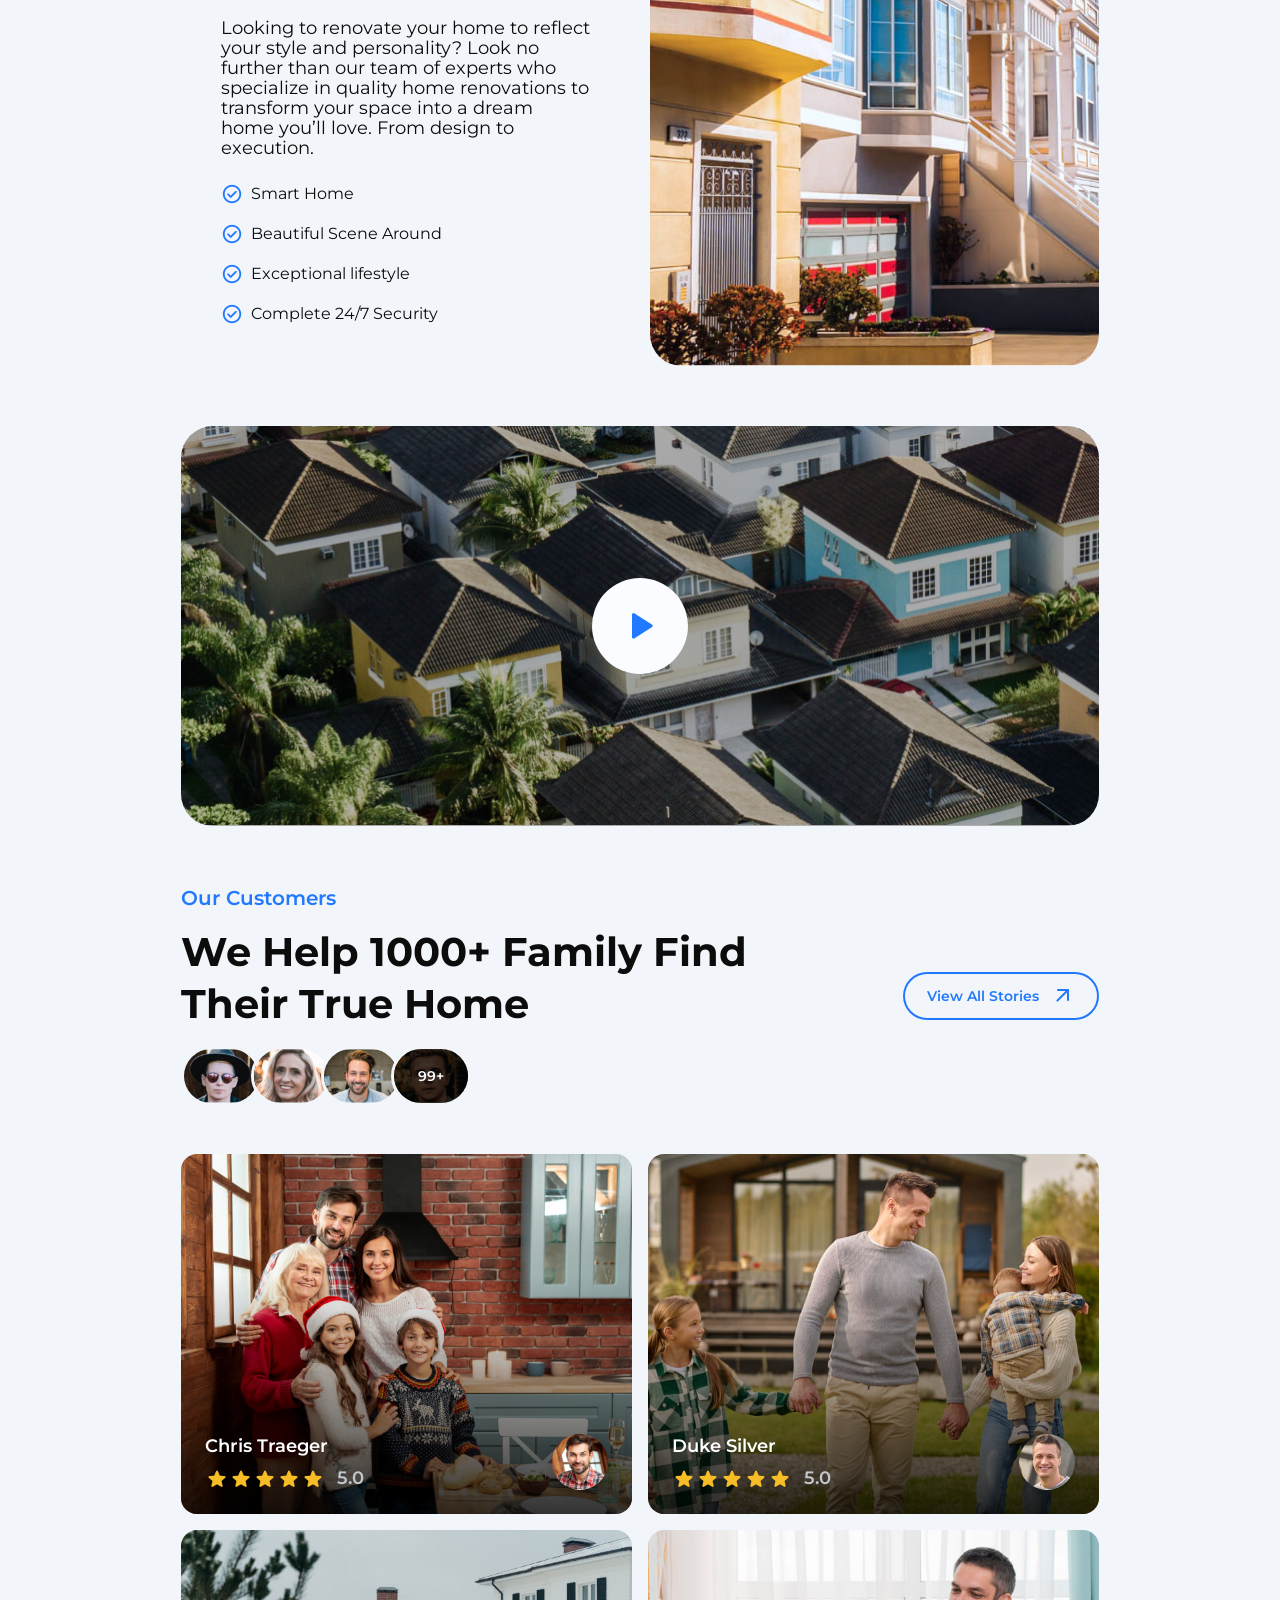
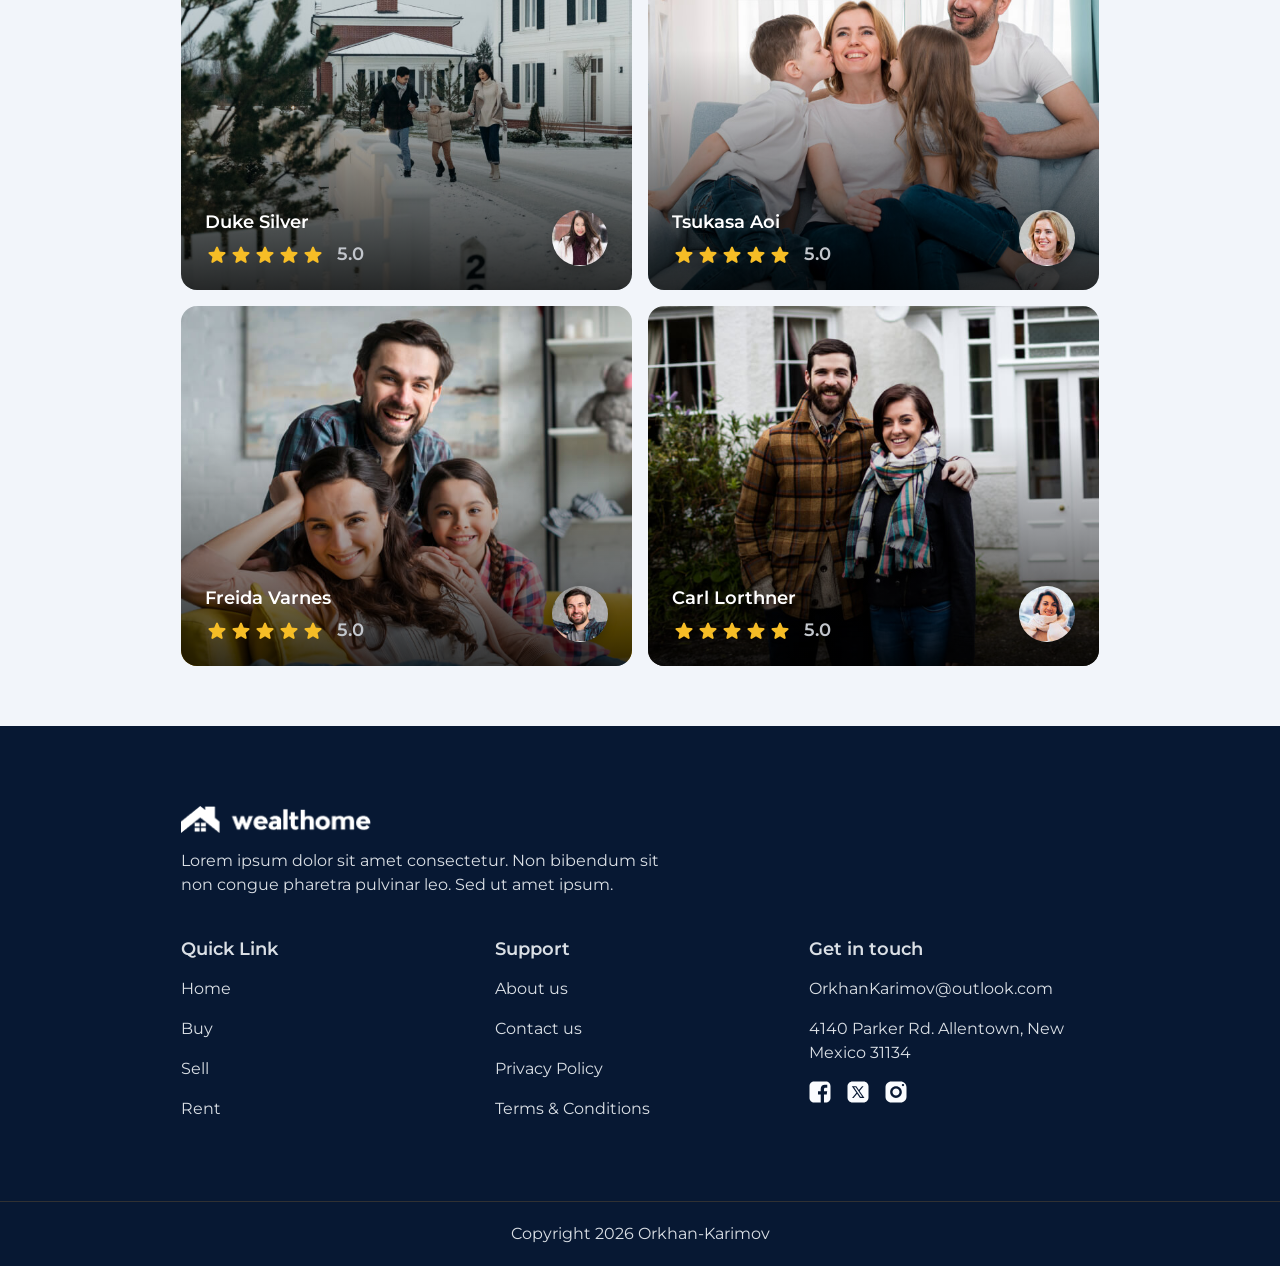
==== commit 419eac84: "fix" ====
--- a/index.html
+++ b/index.html
@@ -3,7 +3,7 @@
   <head>
     <meta charset="UTF-8" />
     <meta name="viewport" content="width=device-width, initial-scale=1.0" />
-    <title>WealtHome</title>
+    <title>Wealt-Estate</title>
     <meta name="title" content="Walthome" />
     <meta
       name="description"
@@ -59,7 +59,7 @@
 
           <div class="navbar-wrapper">
             <a href="#" class="btn-link label-medium">Login</a>
-            <a href="#" class="btn btn-fill label-medium">Get Started</a>
+            <a href="./register.html" class="btn btn-fill label-medium">Get Started</a>
           </div>
         </nav>
 
@@ -700,22 +700,22 @@
 
                 </ul>
               </nav>
-
-
-              <div class="footer-bottom">
-                <div class="container">
-                  <p class="copyright body-medium">
-                    Copyright 2026 Orkhan-Karimov
-                  </p>
-                </div>
+              
+              
+              
+              
+            </footer>
+            <div class="footer-bottom">
+              <div class="container">
+                <p class="copyright body-medium">
+                  Copyright 2026 Orkhan-Karimov
+                </p>
               </div>
-
-
             </div>
+
+
           </div>
-
-
-        </footer>
+        </div>
       </article>
     </main>
 <script src="./assets/js/propety.js" defer></script>
--- a/assets/css/style.css
+++ b/assets/css/style.css
@@ -857,7 +857,8 @@
   #FOOTER
 \*-----------------------------------*/
 
-.footer {
+.footer, 
+.footer-bottom {
   background-color: var(--primary-20);
   color: var(--neutral-90);
 }
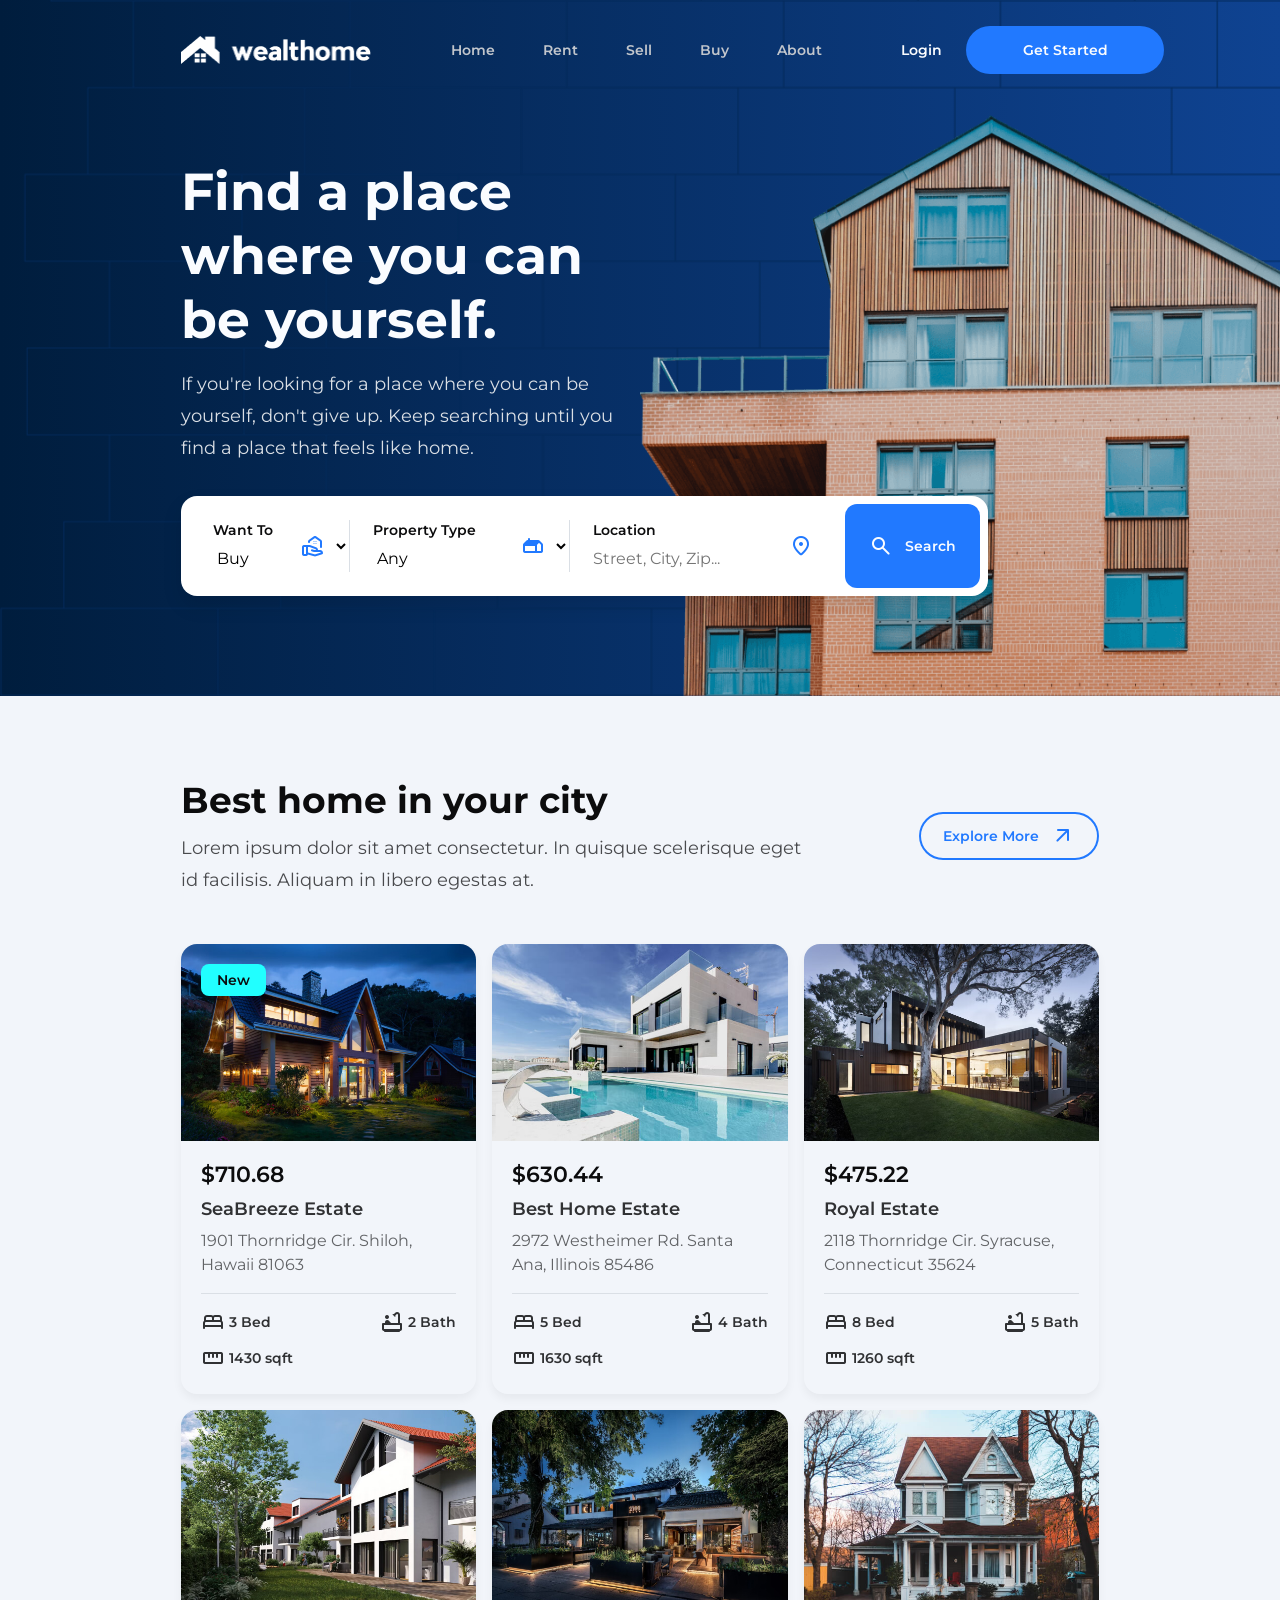
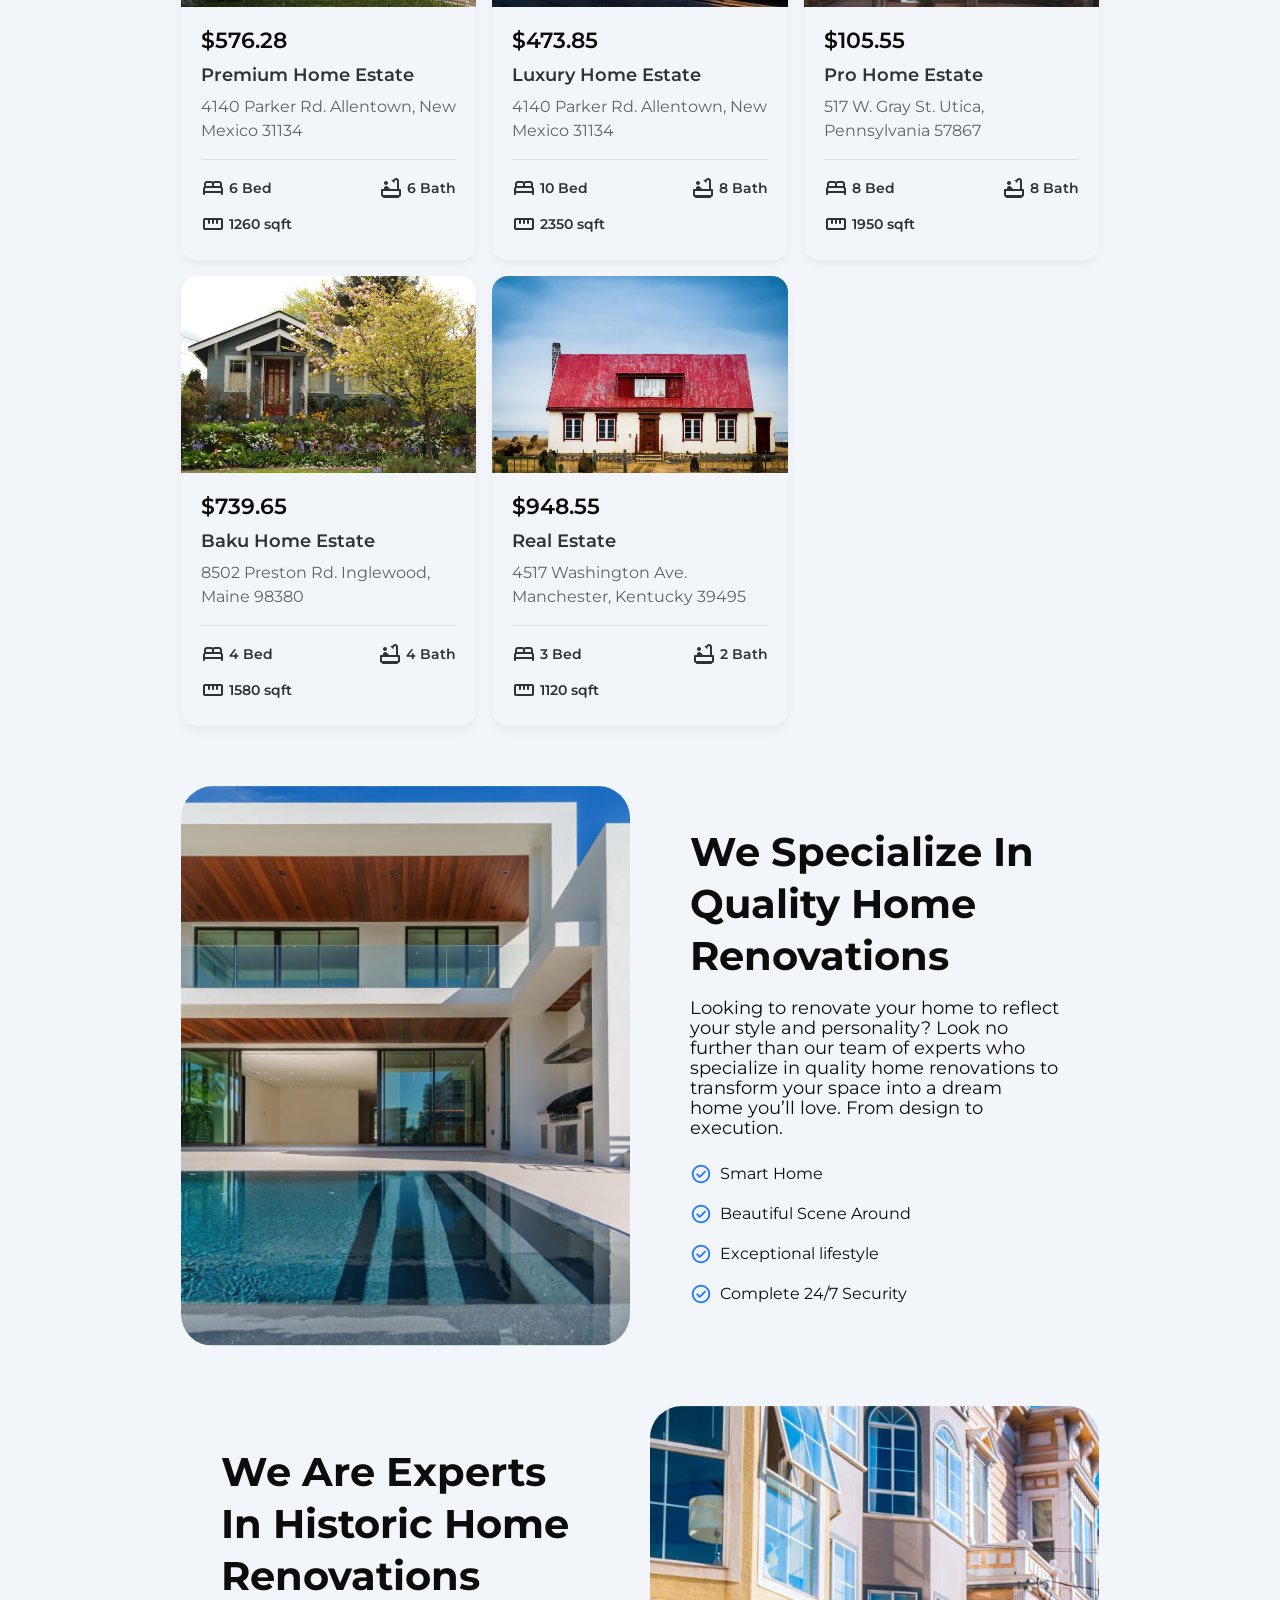
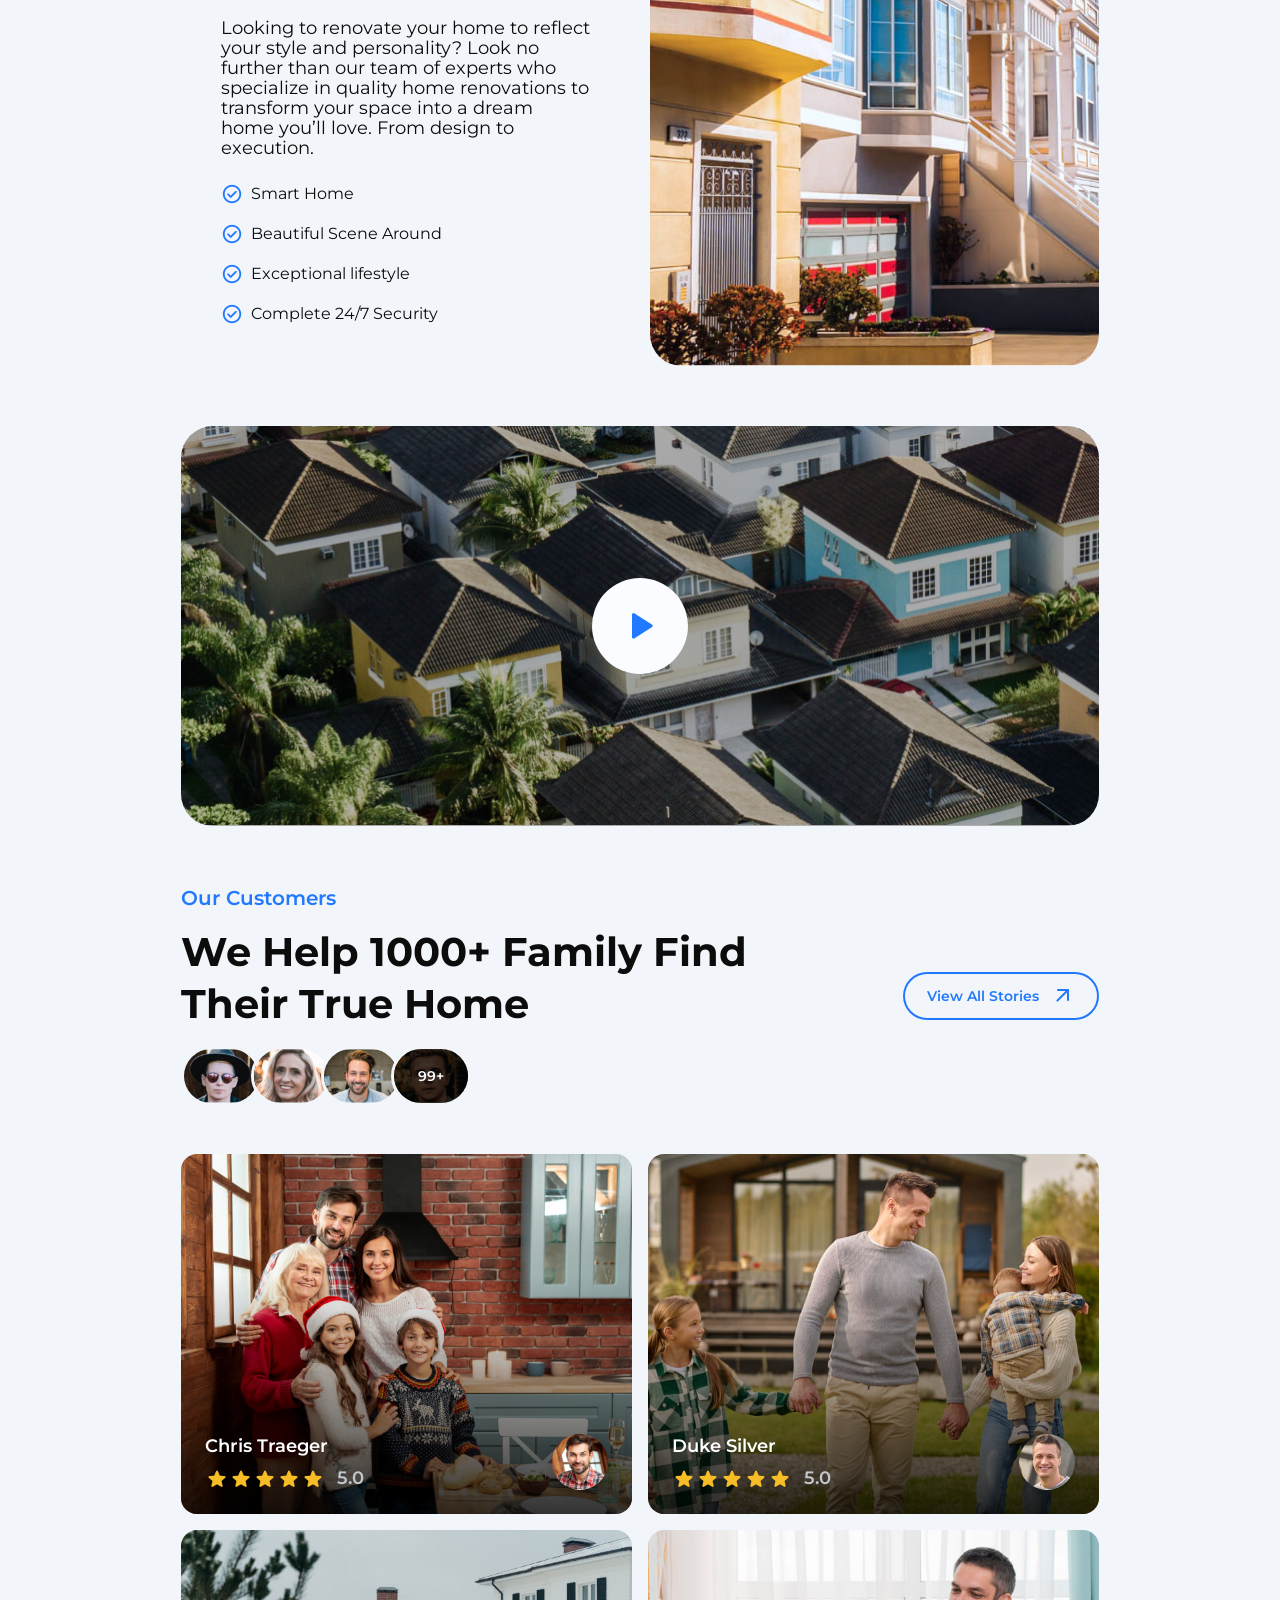
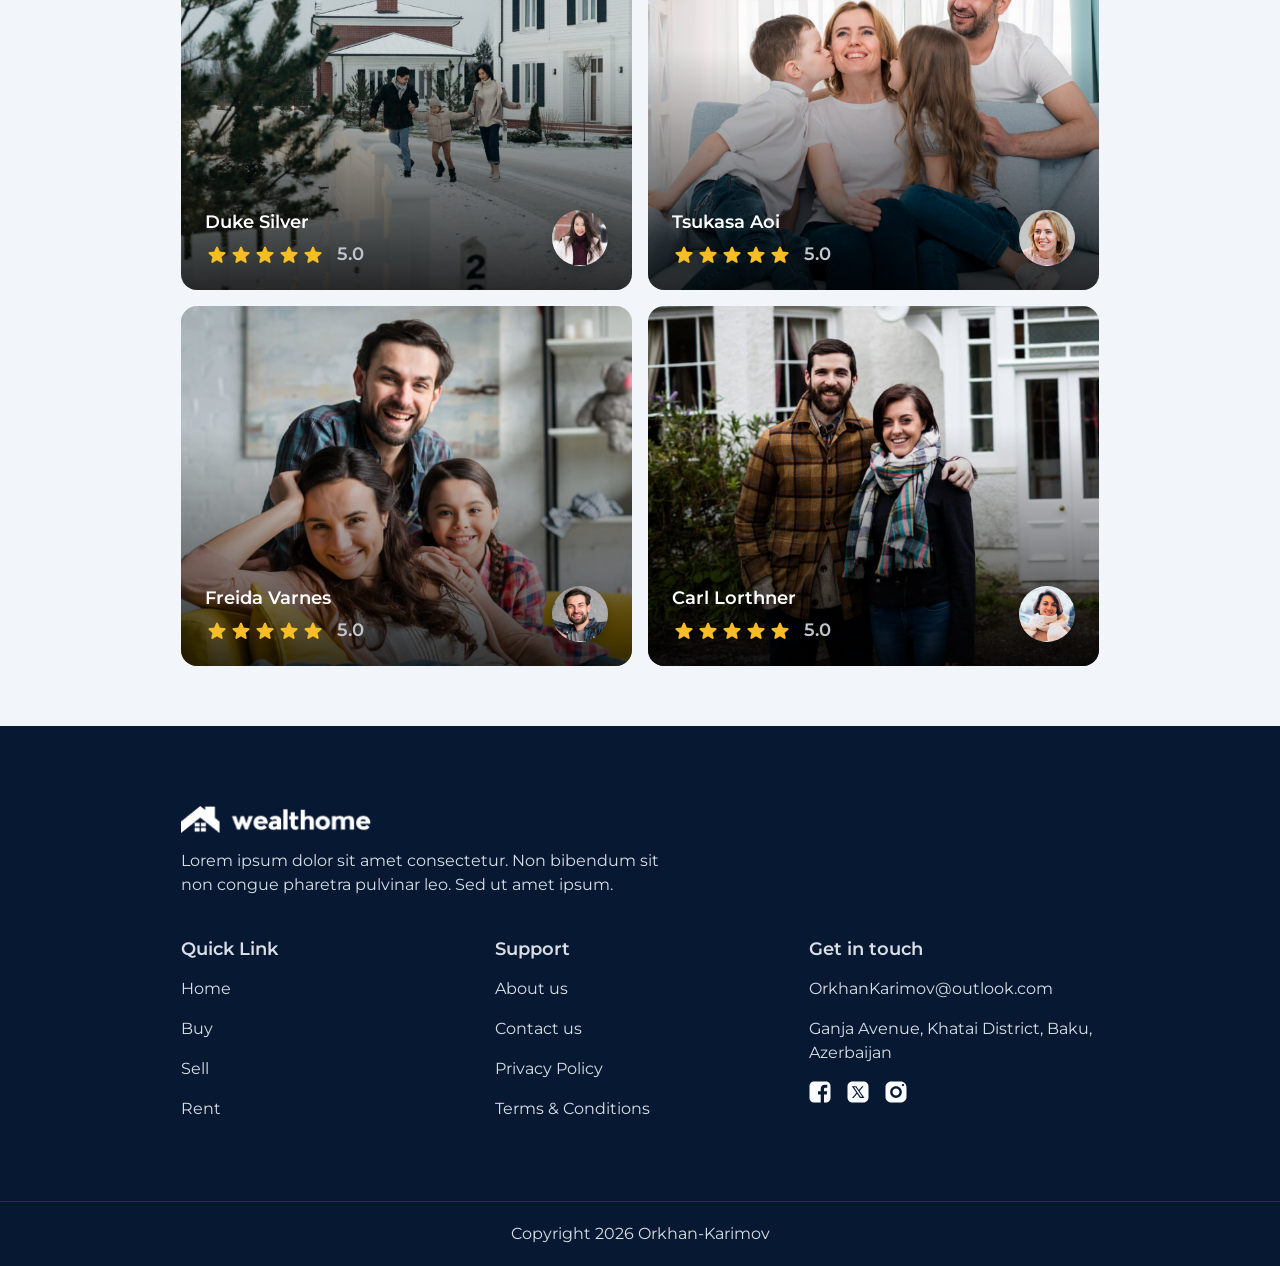
==== commit 12817b6b: "fix" ====
--- a/index.html
+++ b/index.html
@@ -670,7 +670,7 @@
                    <a href="#" class="body-medium footer-link">OrkhanKarimov@outlook.com</a>
                   </li>
                   <li>
-                    <address class="address body-medium">4140 Parker Rd. Allentown, New Mexico 31134</address>
+                    <address class="address body-medium">Ganja Avenue, Khatai District, Baku, Azerbaijan</address>
                   </li>
                   <li>
                    
